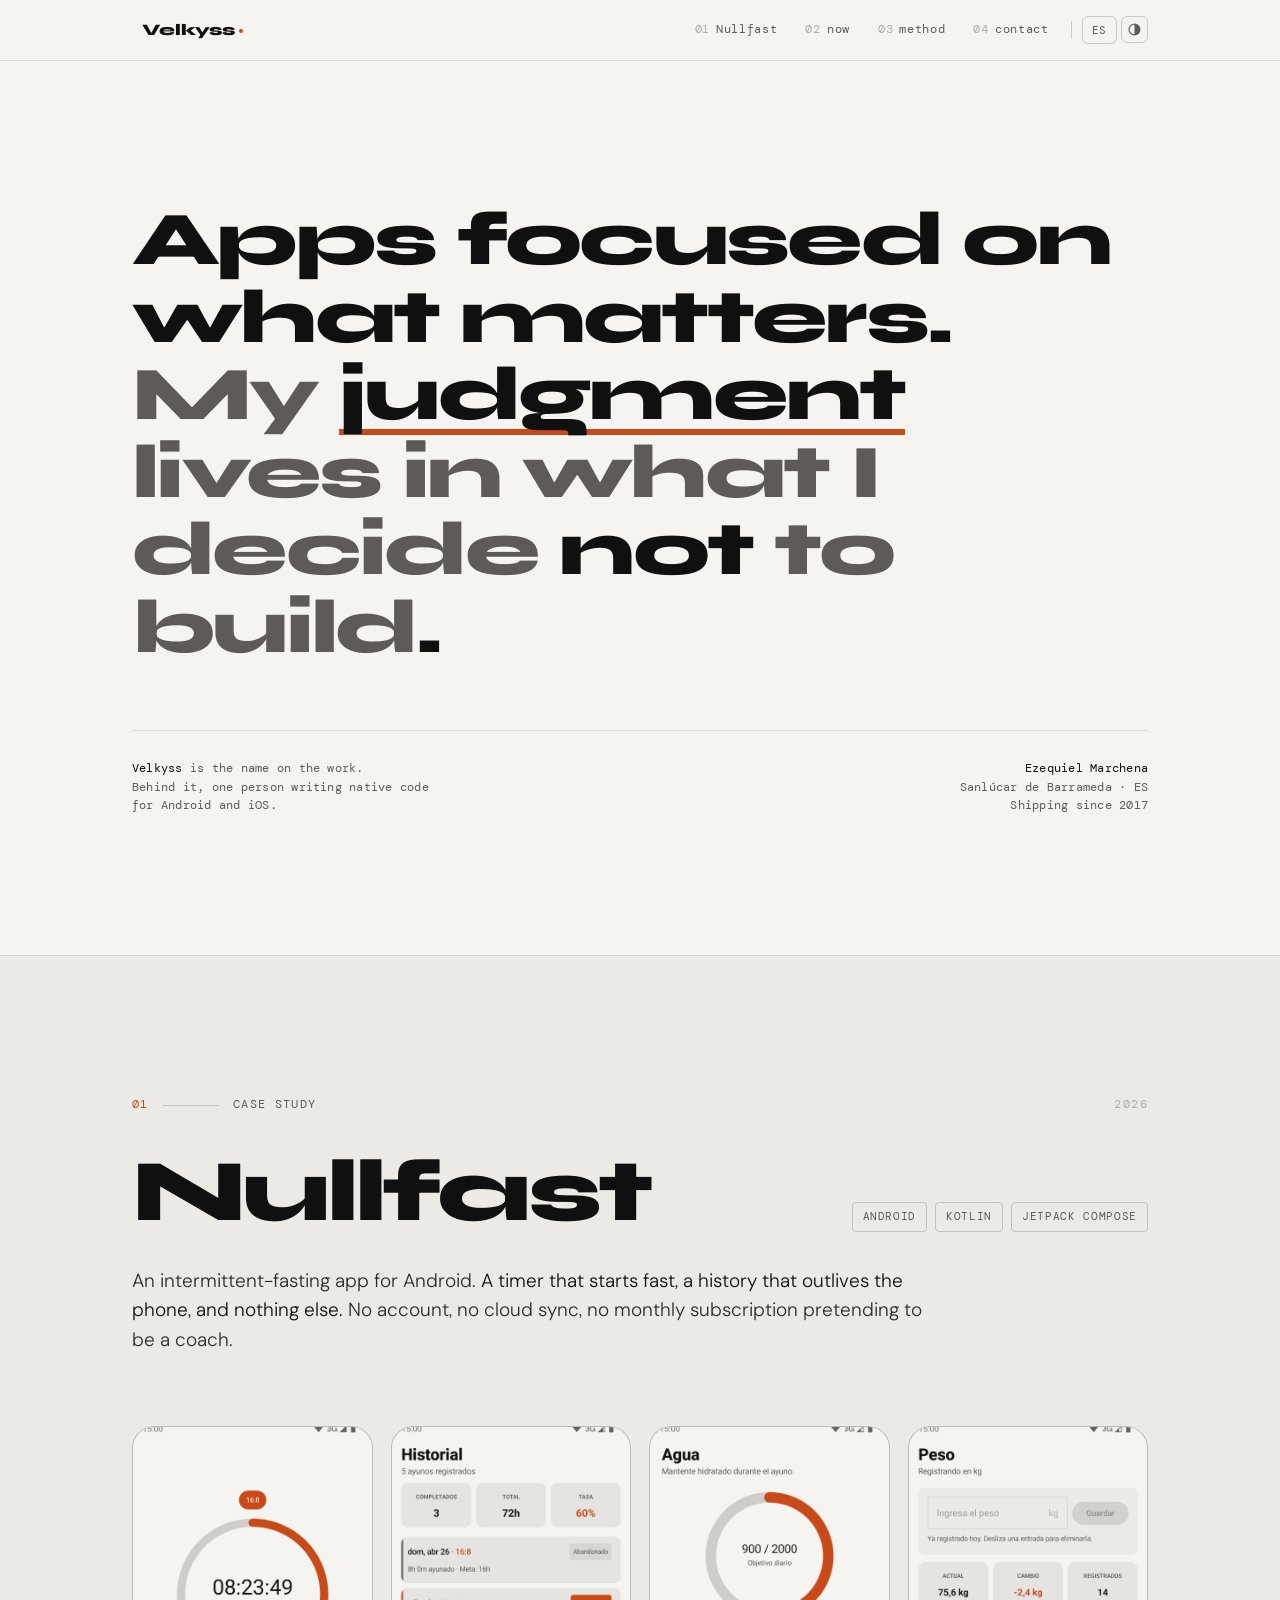
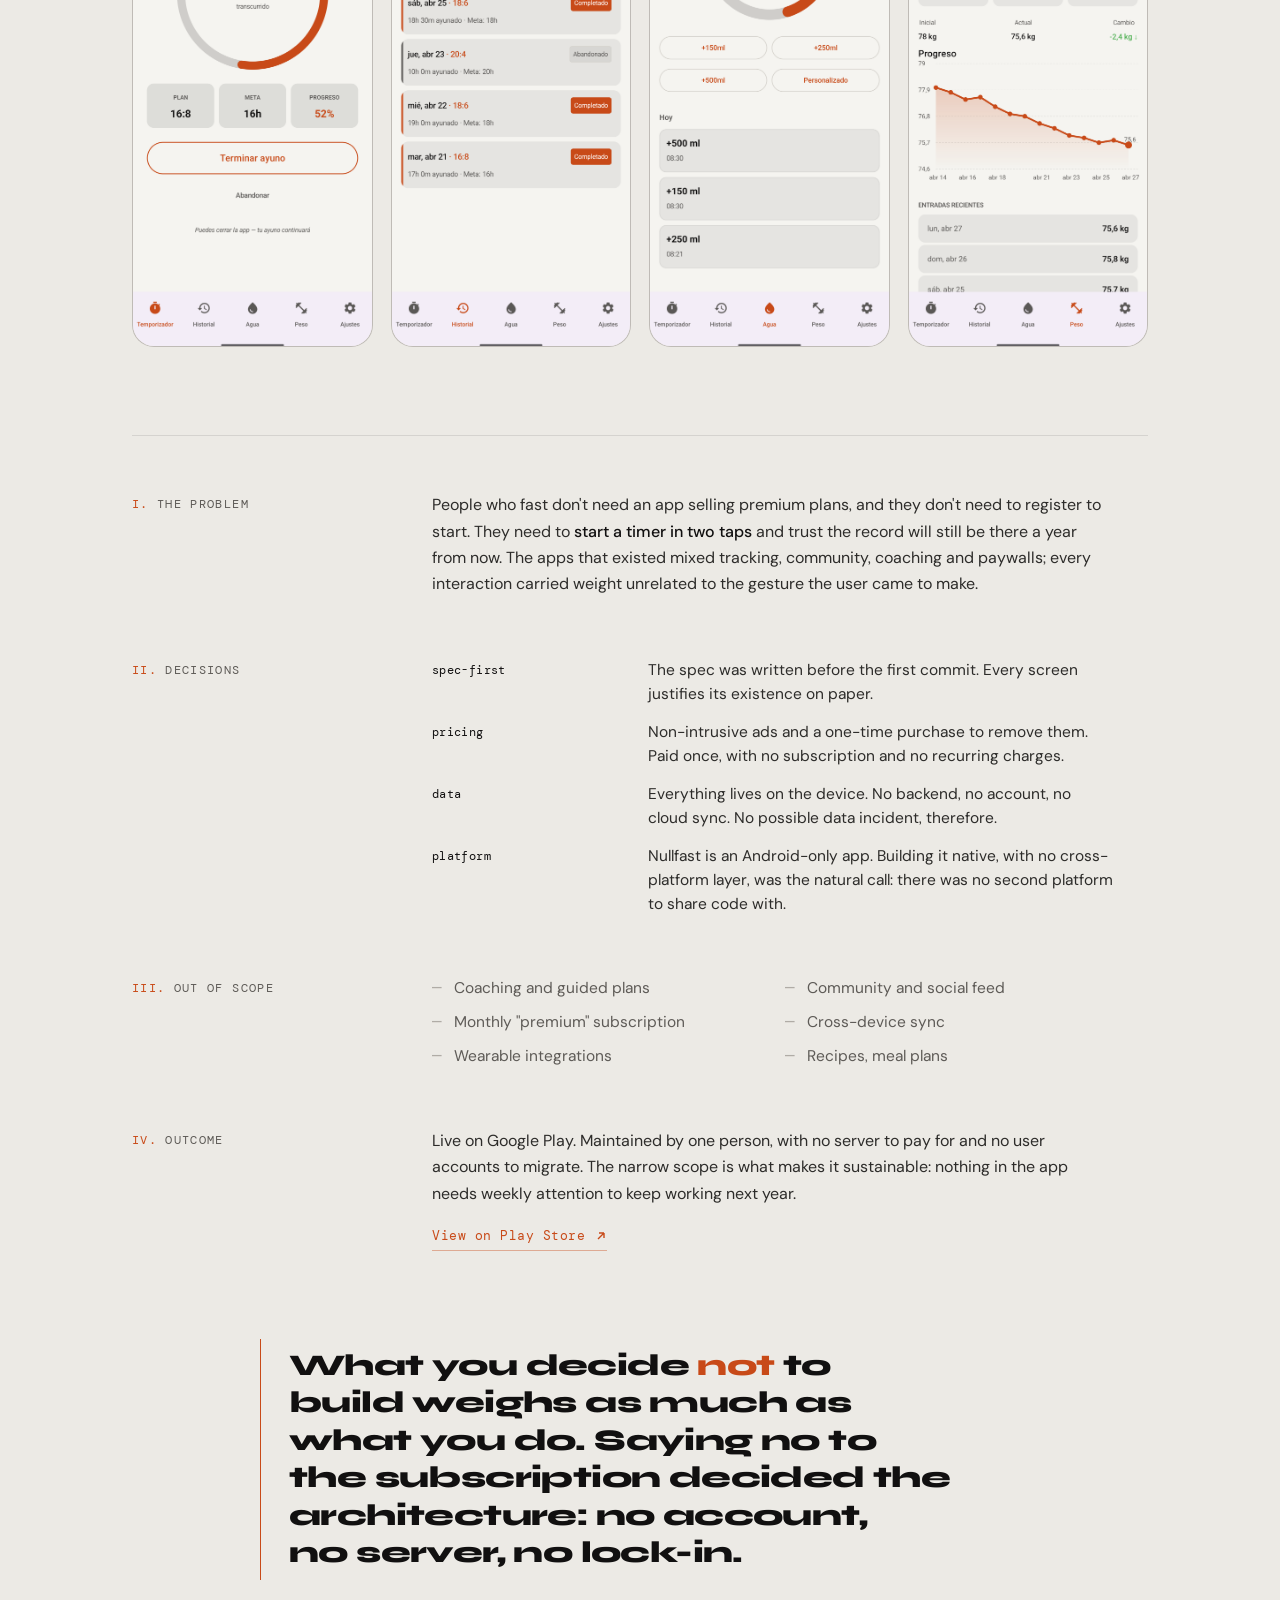
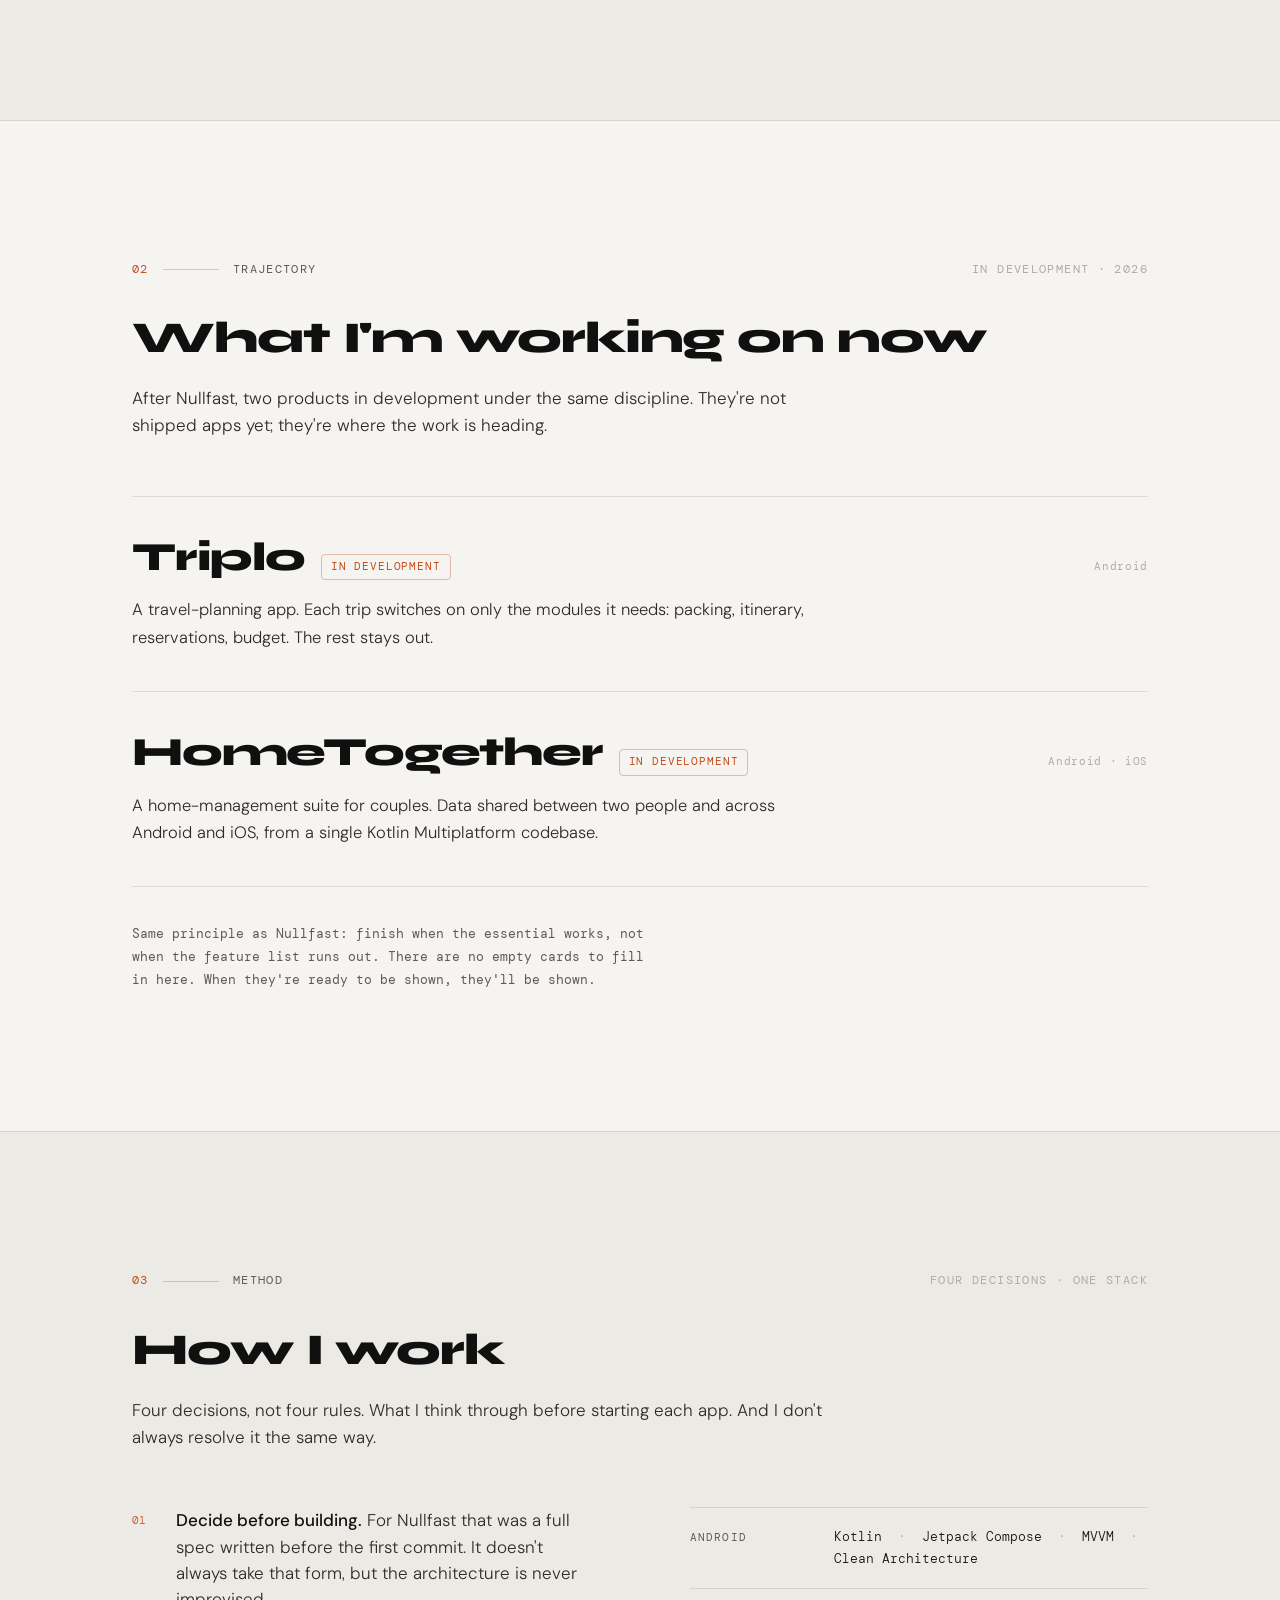
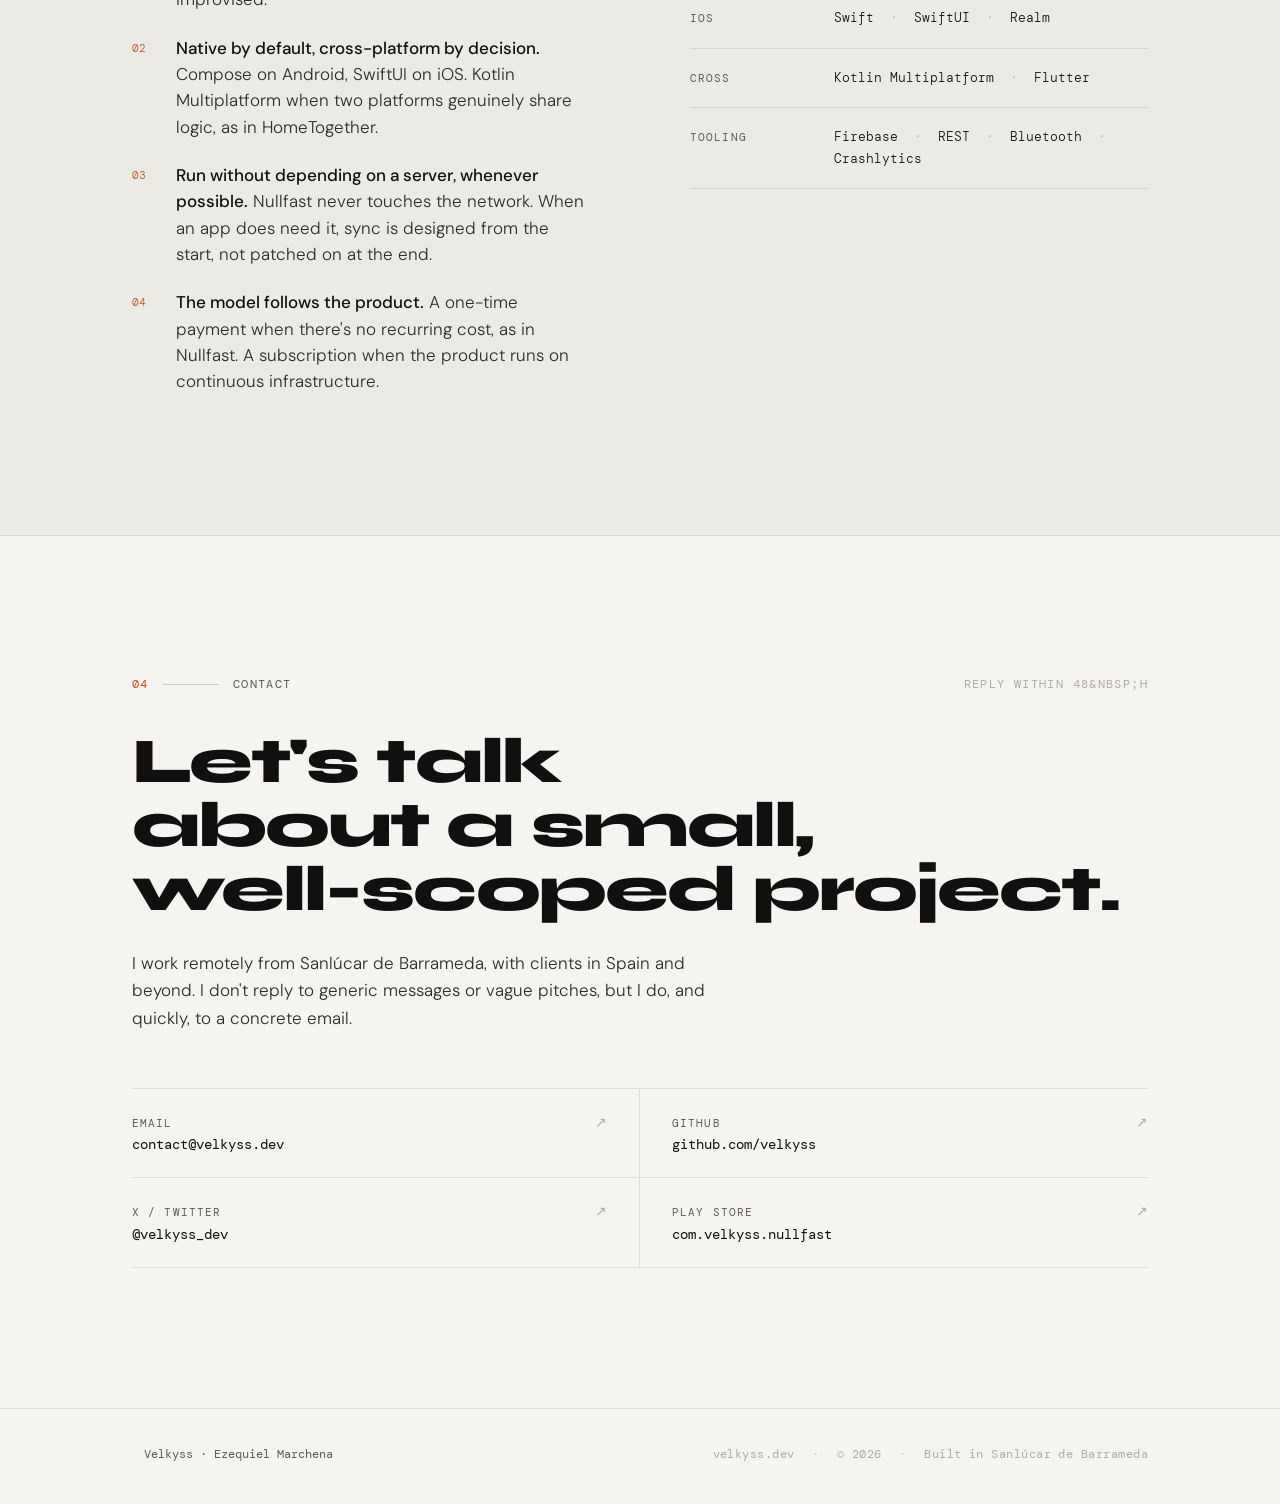
==== index.html @ a413ea99 "chore: rediseña el portfolio tras publicación de Nullfast" ====
<!DOCTYPE html>
<html lang="es" data-theme="dark" data-lang="es">
<head>
<meta charset="UTF-8">
<meta name="viewport" content="width=device-width, initial-scale=1.0">

<title>Velkyss · Ezequiel Marchena — Desarrollo Android e iOS</title>
<meta name="description" content="Velkyss es la marca de Ezequiel Marchena, desarrollador de apps nativas para Android e iOS. Productos enfocados, bien definidos y sostenibles.">
<meta name="author" content="Ezequiel Marchena">
<link rel="canonical" href="https://velkyss.dev/">

<meta property="og:type" content="website">
<meta property="og:url" content="https://velkyss.dev/">
<meta property="og:title" content="Velkyss · Ezequiel Marchena">
<meta property="og:description" content="Apps nativas para Android e iOS. Productos enfocados, bien definidos y sostenibles.">
<meta property="og:image" content="https://velkyss.dev/assets/og-image.png">

<meta name="twitter:card" content="summary_large_image">
<meta name="twitter:title" content="Velkyss · Ezequiel Marchena">
<meta name="twitter:description" content="Apps nativas para Android e iOS. Productos enfocados, bien definidos y sostenibles.">
<meta name="twitter:image" content="https://velkyss.dev/assets/og-image.png">

<link rel="icon" type="image/svg+xml" href="assets/symbol-dark.svg">

<link rel="preconnect" href="https://fonts.googleapis.com">
<link rel="preconnect" href="https://fonts.gstatic.com" crossorigin>
<link href="https://fonts.googleapis.com/css2?family=Syne:wght@800&family=DM+Sans:wght@300;400;500&family=DM+Mono:wght@300;400;500&display=swap" rel="stylesheet">

<link rel="stylesheet" href="style.css">

<script type="application/ld+json">
{
  "@context": "https://schema.org",
  "@type": "Person",
  "name": "Ezequiel Marchena",
  "url": "https://velkyss.dev",
  "jobTitle": "Desarrollador de aplicaciones móviles",
  "knowsAbout": ["Android", "iOS", "Kotlin", "Jetpack Compose", "Swift", "Kotlin Multiplatform"],
  "address": {
    "@type": "PostalAddress",
    "addressLocality": "Sanlúcar de Barrameda",
    "addressCountry": "ES"
  },
  "sameAs": [
    "https://github.com/velkyss",
    "https://x.com/velkyss_dev"
  ]
}
</script>
</head>
<body>

<nav class="top">
  <div class="container">
    <a class="brand" href="#top" aria-label="Velkyss">
      <img src="assets/symbol-dark.svg" alt="">
      <span>Velkyss<span class="dot"></span></span>
    </a>

    <div class="nav-end">
      <a class="nav-link" href="#nullfast"><span class="num">01</span><span data-i18n="navCase">Nullfast</span></a>
      <a class="nav-link" href="#now"><span class="num">02</span><span data-i18n="navNow">ahora</span></a>
      <a class="nav-link" href="#method"><span class="num">03</span><span data-i18n="navMethod">método</span></a>
      <a class="nav-link" href="#contact"><span class="num">04</span><span data-i18n="navContact">contacto</span></a>

      <div class="nav-sep"></div>

      <button class="nav-toggle" id="lang-toggle" aria-label="Cambiar idioma">EN</button>
      <button class="nav-toggle nav-toggle-icon" id="theme-toggle" aria-label="Cambiar tema">
        <svg viewBox="0 0 12 12" aria-hidden="true">
          <circle cx="6" cy="6" r="5" fill="none" stroke="currentColor" stroke-width="1.1"></circle>
          <path d="M6 1 A5 5 0 0 1 6 11 Z" fill="currentColor"></path>
        </svg>
      </button>

      <button class="nav-burger" id="nav-burger" aria-label="Abrir menú" aria-expanded="false">
        <span></span><span></span><span></span>
      </button>
    </div>
  </div>

  <div class="nav-mobile" id="nav-mobile">
    <a href="#nullfast"><span class="num">01</span><span data-i18n="navCase">Nullfast</span></a>
    <a href="#now"><span class="num">02</span><span data-i18n="navNow">ahora</span></a>
    <a href="#method"><span class="num">03</span><span data-i18n="navMethod">método</span></a>
    <a href="#contact"><span class="num">04</span><span data-i18n="navContact">contacto</span></a>
  </div>
</nav>

<span id="top"></span>

<!-- ═══════════════ HERO ═══════════════ -->
<header class="hero">
  <div class="container">

    <h1 class="hero-statement" data-i18n-html="heroStatement">
      Apps centradas en lo que importa.<br>
      <span class="soft">Mi</span> <span class="underline">criterio</span> <span class="soft">está en lo que decido</span> no <span class="soft">construir</span>.
    </h1>

    <div class="hero-meta-row">
      <div class="meta-l" data-i18n-html="heroMetaL">
        <strong>Velkyss</strong> es el nombre con el que firmo el trabajo.<br>
        Detrás hay una persona escribiendo código nativo<br>
        para Android e iOS.
      </div>
      <div class="meta-r" data-i18n-html="heroMetaR">
        <span class="who">Ezequiel Marchena</span><br>
        Sanlúcar de Barrameda · ES<br>
        Activo desde 2017
      </div>
    </div>
  </div>
</header>

<!-- ═══════════════ 01 · NULLFAST — CASO DE ESTUDIO ═══════════════ -->
<section class="section section-band" id="nullfast">
  <div class="container">

    <div class="section-eyebrow">
      <span class="num">01</span>
      <span class="line"></span>
      <span data-i18n="caseLabel">Caso de estudio</span>
      <span class="meta">2026</span>
    </div>

    <div class="case-title-row">
      <h2 class="case-title">Nullfast</h2>
      <div class="case-tag-row">
        <span class="case-tag">Android</span>
        <span class="case-tag">Kotlin</span>
        <span class="case-tag">Jetpack&nbsp;Compose</span>
      </div>
    </div>

    <p class="case-lede" data-i18n-html="caseLede">
      Una app de ayuno intermitente para Android. <em>Un temporizador que arranca rápido, un historial que sobrevive al teléfono, y nada más.</em> Sin cuenta, sin sincronización en la nube, sin suscripción mensual fingiendo ser un coach.
    </p>

    <div class="case-shots">
      <figure class="shot">
        <img src="assets/nullfast-timer.png" alt="Nullfast — pantalla del temporizador de ayuno" loading="lazy">
      </figure>
      <figure class="shot">
        <img src="assets/nullfast-history.png" alt="Nullfast — historial de ayunos" loading="lazy">
      </figure>
      <figure class="shot">
        <img src="assets/nullfast-water.png" alt="Nullfast — registro de agua" loading="lazy">
      </figure>
      <figure class="shot">
        <img src="assets/nullfast-weight.png" alt="Nullfast — registro de peso" loading="lazy">
      </figure>
    </div>

    <div class="case-grid">

      <h3><span class="num">i.</span><span data-i18n="caseProblem">El problema</span></h3>
      <div class="body">
        <p data-i18n-html="caseProblemBody">
          Quien ayuna no necesita una app que le venda planes premium ni que le obligue a registrarse para empezar. Necesita <strong>arrancar un temporizador en dos toques</strong> y que ese registro siga ahí dentro de un año. Las apps existentes mezclaban tracking, comunidad, coaching y muros de pago; cada interacción cargaba con peso ajeno al gesto que el usuario fue a hacer.
        </p>
      </div>

      <h3><span class="num">ii.</span><span data-i18n="caseDecisions">Decisiones</span></h3>
      <div class="body">
        <ul class="decision-list">
          <li><span class="k" data-i18n="kSpec">spec-first</span><span data-i18n="dec1">La especificación se escribió antes que el primer commit. Cada pantalla justifica su existencia por escrito.</span></li>
          <li><span class="k" data-i18n="kPricing">modelo de pago</span><span data-i18n="dec2">Anuncios no invasivos y una compra única para quitarlos. Se paga una sola vez, sin suscripción ni cobros recurrentes.</span></li>
          <li><span class="k" data-i18n="kData">datos</span><span data-i18n="dec3">Todo vive en el dispositivo. No hay backend, no hay cuenta, no hay sincronización en la nube. No hay, por tanto, incidente de datos posible.</span></li>
          <li><span class="k" data-i18n="kPlatform">plataforma</span><span data-i18n="dec4">Nullfast es una app solo para Android. Construirla nativa, sin capa cross-platform, era lo natural: no había una segunda plataforma con la que compartir código.</span></li>
        </ul>
      </div>

      <h3><span class="num">iii.</span><span data-i18n="caseOut">Fuera del alcance</span></h3>
      <div class="body">
        <ul class="out-list">
          <li data-i18n="out1">Coaching y planes guiados</li>
          <li data-i18n="out2">Comunidad y feed social</li>
          <li data-i18n="out3">Suscripción mensual «premium»</li>
          <li data-i18n="out4">Sincronización entre dispositivos</li>
          <li data-i18n="out5">Integraciones con wearables</li>
          <li data-i18n="out6">Recetas, planes nutricionales</li>
        </ul>
      </div>

      <h3><span class="num">iv.</span><span data-i18n="caseResult">Resultado</span></h3>
      <div class="body">
        <p data-i18n-html="caseResultBody">
          Vive en Google Play. Mantenida por una sola persona, sin servidor que pagar ni cuenta de usuario que migrar. El alcance acotado es lo que la hace sostenible: nada de la app requiere atención semanal para seguir funcionando el año que viene.
        </p>
        <a class="result-link" href="https://play.google.com/store/apps/details?id=com.velkyss.nullfast" target="_blank" rel="noopener">
          <span data-i18n="caseResultCta">Ver en Play Store</span>
          <svg viewBox="0 0 12 12" fill="none" stroke="currentColor" stroke-width="1.4" aria-hidden="true"><path d="M3 9L9 3 M9 3H4 M9 3V8"></path></svg>
        </a>
      </div>
    </div>

    <blockquote class="pull-quote">
      <p data-i18n-html="casePullquote">
        Lo que se decide <em>no</em> construir tiene tanto peso como lo que sí. Decir que no a la suscripción decidió la arquitectura: sin cuenta, sin servidor, sin atadura.
      </p>
    </blockquote>

  </div>
</section>

<!-- ═══════════════ 02 · EN QUÉ TRABAJO AHORA ═══════════════ -->
<section class="section" id="now">
  <div class="container">
    <div class="section-eyebrow">
      <span class="num">02</span>
      <span class="line"></span>
      <span data-i18n="nowLabel">Trayectoria</span>
      <span class="meta" data-i18n="nowMeta">En desarrollo · 2026</span>
    </div>

    <h2 class="section-title" data-i18n="nowTitle">En qué trabajo ahora</h2>
    <p class="section-lede" data-i18n="nowIntro">
      Después de Nullfast, dos productos en desarrollo bajo la misma disciplina. No son apps publicadas todavía; son hacia dónde va el trabajo.
    </p>

    <div class="trajectory">
      <article class="trajectory-item">
        <div class="trajectory-head">
          <h3 class="trajectory-name">Triplo</h3>
          <span class="trajectory-status" data-i18n="triploStatus">En desarrollo</span>
          <span class="trajectory-plat">Android</span>
        </div>
        <p class="trajectory-desc" data-i18n-html="triploDesc">
          App de planificación de viajes. Cada viaje activa solo los módulos que necesita: equipaje, itinerario, reservas, presupuesto. El resto, fuera.
        </p>
      </article>

      <article class="trajectory-item">
        <div class="trajectory-head">
          <h3 class="trajectory-name">HomeTogether</h3>
          <span class="trajectory-status" data-i18n="htStatus">En desarrollo</span>
          <span class="trajectory-plat">Android · iOS</span>
        </div>
        <p class="trajectory-desc" data-i18n-html="htDesc">
          Suite de gestión doméstica para parejas. Datos compartidos entre dos personas y entre Android e iOS, desde una sola base de código en Kotlin Multiplatform.
        </p>
      </article>
    </div>

    <p class="now-closing" data-i18n="nowClosing">
      Mismo principio que Nullfast: terminar cuando lo esencial funciona, no cuando se agota la lista de funciones. No hay tarjetas vacías que rellenar aquí. Cuando estén listas para enseñarse, se enseñarán.
    </p>
  </div>
</section>

<!-- ═══════════════ 03 · MÉTODO + STACK ═══════════════ -->
<section class="section section-band" id="method">
  <div class="container">
    <div class="section-eyebrow">
      <span class="num">03</span>
      <span class="line"></span>
      <span data-i18n="methodLabel">Método</span>
      <span class="meta" data-i18n="methodMeta">Cuatro decisiones · un stack</span>
    </div>

    <h2 class="section-title" data-i18n="methodTitle">Cómo trabajo</h2>
    <p class="section-lede" data-i18n="methodLede">
      Cuatro decisiones, no cuatro reglas. Lo que pienso antes de empezar cada app. Y no siempre lo resuelvo de la misma manera.
    </p>

    <div class="method-grid">
      <ul class="method-points">
        <li><span class="n">01</span><span data-i18n-html="m1"><strong>Decidir antes de construir.</strong> En Nullfast fue una spec escrita entera antes del primer commit. No siempre toma esa forma, pero la arquitectura nunca se improvisa.</span></li>
        <li><span class="n">02</span><span data-i18n-html="m2"><strong>Nativo por defecto, cross-platform por decisión.</strong> Compose en Android, SwiftUI en iOS. Kotlin Multiplatform cuando hay dos plataformas que de verdad comparten lógica, como en HomeTogether.</span></li>
        <li><span class="n">03</span><span data-i18n-html="m3"><strong>Funcionar sin depender de un servidor, siempre que se pueda.</strong> Nullfast no toca la red. Cuando una app sí la necesita, la sincronización se diseña desde el principio, no se parchea al final.</span></li>
        <li><span class="n">04</span><span data-i18n-html="m4"><strong>El modelo sigue al producto.</strong> Una compra única cuando no hay coste recurrente, como en Nullfast. Una suscripción cuando el producto se sostiene sobre infraestructura continua.</span></li>
      </ul>

      <div class="stack-table" aria-label="Stack">
        <div class="stack-row">
          <span class="role">Android</span>
          <span class="items">Kotlin <span class="sep">·</span> Jetpack Compose <span class="sep">·</span> MVVM <span class="sep">·</span> <span data-i18n="stackCleanArch">Clean Architecture</span></span>
        </div>
        <div class="stack-row">
          <span class="role">iOS</span>
          <span class="items">Swift <span class="sep">·</span> SwiftUI <span class="sep">·</span> Realm</span>
        </div>
        <div class="stack-row">
          <span class="role" data-i18n="stackCross">Cross</span>
          <span class="items">Kotlin Multiplatform <span class="sep">·</span> Flutter</span>
        </div>
        <div class="stack-row">
          <span class="role" data-i18n="stackTools">Herramientas</span>
          <span class="items">Firebase <span class="sep">·</span> REST <span class="sep">·</span> Bluetooth <span class="sep">·</span> Crashlytics</span>
        </div>
      </div>
    </div>
  </div>
</section>

<!-- ═══════════════ 04 · CONTACTO ═══════════════ -->
<section class="section" id="contact">
  <div class="container">
    <div class="section-eyebrow">
      <span class="num">04</span>
      <span class="line"></span>
      <span data-i18n="contactLabel">Contacto</span>
      <span class="meta" data-i18n="contactMeta">Respuesta en 48&nbsp;h</span>
    </div>

    <h2 class="contact-title" data-i18n-html="contactTitle">
      Hablemos de un proyecto pequeño<br>y bien definido.
    </h2>
    <p class="contact-sub" data-i18n="contactSub">
      Trabajo en remoto desde Sanlúcar de Barrameda con clientes en España y fuera. No respondo a mensajes genéricos ni a propuestas vagas, pero sí, y rápido, a un correo concreto.
    </p>

    <div class="contact-channels">
      <a class="channel" href="mailto:contact@velkyss.dev">
        <span><span class="k">Email</span><br>contact@velkyss.dev</span>
        <span class="arrow">↗</span>
      </a>
      <a class="channel" href="https://github.com/velkyss" target="_blank" rel="noopener">
        <span><span class="k">GitHub</span><br>github.com/velkyss</span>
        <span class="arrow">↗</span>
      </a>
      <a class="channel" href="https://x.com/velkyss_dev" target="_blank" rel="noopener">
        <span><span class="k">X / Twitter</span><br>@velkyss_dev</span>
        <span class="arrow">↗</span>
      </a>
      <a class="channel" href="https://play.google.com/store/apps/details?id=com.velkyss.nullfast" target="_blank" rel="noopener">
        <span><span class="k">Play Store</span><br>com.velkyss.nullfast</span>
        <span class="arrow">↗</span>
      </a>
    </div>
  </div>
</section>

<!-- ═══════════════ FOOTER ═══════════════ -->
<footer>
  <div class="container">
    <div class="foot-l">
      <img src="assets/symbol-dark.svg" alt="">
      <span>Velkyss · Ezequiel Marchena</span>
    </div>
    <div class="foot-r">
      <span>velkyss.dev</span>
      <span class="sep">·</span>
      <span>© 2026</span>
      <span class="sep">·</span>
      <span data-i18n="footMade">Hecho en Sanlúcar de Barrameda</span>
    </div>
  </div>
</footer>

<script src="strings.js"></script>
<script src="i18n.js"></script>
<script src="theme.js"></script>
<script src="main.js"></script>
</body>
</html>
---- style.css ----
/* ════════════════════════════════════════════════════════════════
   velkyss.dev — portfolio técnico de Ezequiel Marchena
   ════════════════════════════════════════════════════════════════ */

:root {
  --ink:        #0E0D0D;
  --ink-1:      #111010;
  --ink-2:      #161514;
  --ink-3:      #1C1B19;
  --line:       rgba(245, 244, 240, 0.07);
  --line-2:     rgba(245, 244, 240, 0.12);
  --fog:        #F5F4F0;
  --fog-dim:    #BFBCB6;
  --fog-mute:   #807D78;
  --fog-faint:  #4A4744;
  --accent:     #C84A18;
  --accent-hi:  #E5622E;

  --container:  1080px;
  --gutter:     32px;
  --section-y:  140px;

  --font-display: "Syne", system-ui, sans-serif;
  --font-body:    "DM Sans", system-ui, sans-serif;
  --font-mono:    "DM Mono", ui-monospace, "SF Mono", monospace;
}

html[data-theme="light"] {
  --ink:       #F5F4F0;
  --ink-1:     #F1F0EB;
  --ink-2:     #ECEAE5;
  --ink-3:     #E5E2DC;
  --line:      rgba(17, 16, 16, 0.10);
  --line-2:    rgba(17, 16, 16, 0.18);
  --fog:       #111010;
  --fog-dim:   #2D2C2A;
  --fog-mute:  #5E5B57;
  --fog-faint: #B0ACA6;
}

* { box-sizing: border-box; margin: 0; padding: 0; }

html { scroll-behavior: smooth; }
html, body { background: var(--ink); }
body {
  color: var(--fog);
  font-family: var(--font-body);
  font-weight: 400;
  font-size: 16px;
  line-height: 1.6;
  -webkit-font-smoothing: antialiased;
  text-rendering: optimizeLegibility;
  font-feature-settings: "ss01", "kern";
}

::selection { background: var(--accent); color: var(--fog); }

a { color: inherit; text-decoration: none; }

.container {
  max-width: var(--container);
  margin: 0 auto;
  padding: 0 var(--gutter);
}

section[id], header[id] { scroll-margin-top: 84px; }

/* ─── nav ─────────────────────────────────────────────────────────── */
nav.top {
  position: sticky;
  top: 0;
  z-index: 50;
  background: color-mix(in oklab, var(--ink) 88%, transparent);
  backdrop-filter: saturate(140%) blur(12px);
  -webkit-backdrop-filter: saturate(140%) blur(12px);
  border-bottom: 1px solid var(--line);
}
nav.top .container {
  height: 60px;
  display: flex;
  align-items: center;
  justify-content: space-between;
  gap: 24px;
}
.brand {
  display: flex;
  align-items: center;
  gap: 10px;
  font-family: var(--font-display);
  font-weight: 800;
  font-size: 16px;
  letter-spacing: -0.01em;
}
.brand img { height: 22px; width: auto; display: block; }
.brand .dot {
  width: 4px; height: 4px;
  border-radius: 50%;
  background: var(--accent);
  display: inline-block;
  margin-left: 4px;
  vertical-align: middle;
}

.nav-end { display: flex; align-items: center; gap: 4px; }
.nav-link {
  font-family: var(--font-mono);
  font-size: 11.5px;
  font-weight: 400;
  letter-spacing: 0.06em;
  color: var(--fog-mute);
  padding: 8px 12px;
  border-radius: 6px;
  transition: color .15s ease;
}
.nav-link:hover { color: var(--fog); }
.nav-link .num { color: var(--fog-faint); margin-right: 6px; }

.nav-toggle {
  font-family: var(--font-mono);
  font-size: 11px;
  font-weight: 400;
  letter-spacing: 0.06em;
  color: var(--fog-mute);
  background: transparent;
  border: 1px solid var(--line-2);
  border-radius: 6px;
  padding: 6px 9px;
  cursor: pointer;
  display: inline-flex;
  align-items: center;
  justify-content: center;
  gap: 6px;
  transition: color .15s, border-color .15s;
}
.nav-toggle:hover { color: var(--fog); border-color: var(--fog-mute); }
.nav-toggle-icon { padding: 6px; }
.nav-toggle-icon svg { width: 13px; height: 13px; display: block; }

.nav-sep { width: 1px; height: 18px; background: var(--line-2); margin: 0 6px; }

/* hamburger */
.nav-burger {
  display: none;
  flex-direction: column;
  justify-content: center;
  gap: 4px;
  width: 30px; height: 30px;
  margin-left: 4px;
  background: transparent;
  border: 1px solid var(--line-2);
  border-radius: 6px;
  cursor: pointer;
}
.nav-burger span {
  display: block;
  width: 14px; height: 1.5px;
  margin: 0 auto;
  background: var(--fog-mute);
  transition: transform .22s ease, opacity .15s ease;
}
.nav-burger[aria-expanded="true"] span:nth-child(1) { transform: translateY(5.5px) rotate(45deg); }
.nav-burger[aria-expanded="true"] span:nth-child(2) { opacity: 0; }
.nav-burger[aria-expanded="true"] span:nth-child(3) { transform: translateY(-5.5px) rotate(-45deg); }

.nav-mobile {
  display: none;
  flex-direction: column;
  border-top: 1px solid var(--line);
  background: var(--ink-1);
  padding: 8px var(--gutter) 16px;
}
.nav-mobile.open { display: flex; }
.nav-mobile a {
  font-family: var(--font-mono);
  font-size: 13px;
  letter-spacing: 0.06em;
  color: var(--fog-mute);
  padding: 14px 0;
  border-bottom: 1px solid var(--line);
  transition: color .15s;
}
.nav-mobile a:last-child { border-bottom: 0; }
.nav-mobile a:hover { color: var(--fog); }
.nav-mobile a .num { color: var(--fog-faint); margin-right: 10px; }

/* ─── hero ────────────────────────────────────────────────────────── */
.hero {
  padding-top: 140px;
  padding-bottom: var(--section-y);
}
@media (prefers-reduced-motion: reduce) {
  html { scroll-behavior: auto; }
}

.hero-statement {
  font-family: var(--font-display);
  font-weight: 800;
  font-size: clamp(40px, 6.4vw, 76px);
  line-height: 1.02;
  letter-spacing: -0.035em;
  max-width: 16ch;
  color: var(--fog);
  text-wrap: balance;
}
.hero-statement .soft { color: var(--fog-mute); }
.hero-statement .underline {
  color: var(--fog);
  background-image: linear-gradient(to right, var(--accent), var(--accent));
  background-repeat: no-repeat;
  background-position: 0 92%;
  background-size: 100% 6px;
  padding-bottom: 2px;
}

.hero-meta-row {
  margin-top: 64px;
  display: grid;
  grid-template-columns: 1fr 1fr;
  gap: 48px;
  align-items: end;
  border-top: 1px solid var(--line);
  padding-top: 28px;
}
.hero-meta-row .meta-l,
.hero-meta-row .meta-r {
  font-family: var(--font-mono);
  font-size: 12px;
  color: var(--fog-mute);
  letter-spacing: 0.02em;
  line-height: 1.55;
}
.hero-meta-row .meta-r { text-align: right; }
.hero-meta-row .meta-r .who { color: var(--fog); }
.hero-meta-row .meta-l strong { color: var(--fog); font-weight: 400; }

/* ─── section shell ───────────────────────────────────────────────── */
.section { padding: var(--section-y) 0; }
.section-band {
  background: var(--ink-2);
  border-top: 1px solid var(--line);
  border-bottom: 1px solid var(--line);
}

.section-eyebrow {
  display: flex;
  align-items: center;
  gap: 14px;
  font-family: var(--font-mono);
  font-size: 11.5px;
  letter-spacing: 0.12em;
  text-transform: uppercase;
  color: var(--fog-mute);
  margin-bottom: 36px;
}
.section-eyebrow .num { color: var(--accent); }
.section-eyebrow .line { flex: 0 0 56px; height: 1px; background: var(--line-2); }
.section-eyebrow .meta { margin-left: auto; color: var(--fog-faint); }

.section-title {
  font-family: var(--font-display);
  font-weight: 800;
  font-size: clamp(32px, 4vw, 44px);
  letter-spacing: -0.025em;
  line-height: 1.05;
  color: var(--fog);
  margin-bottom: 24px;
  text-wrap: balance;
}
.section-lede {
  font-size: 17px;
  font-weight: 300;
  line-height: 1.6;
  color: var(--fog-dim);
  max-width: 60ch;
  margin-bottom: 56px;
  text-wrap: pretty;
}

/* ─── nullfast — caso de estudio ──────────────────────────────────── */
.case-title-row {
  display: flex;
  align-items: baseline;
  justify-content: space-between;
  gap: 32px;
  flex-wrap: wrap;
  margin-bottom: 20px;
}
.case-title {
  font-family: var(--font-display);
  font-weight: 800;
  font-size: clamp(48px, 7vw, 88px);
  letter-spacing: -0.04em;
  line-height: 0.95;
  color: var(--fog);
}
.case-tag-row { display: flex; gap: 8px; flex-wrap: wrap; }
.case-tag {
  font-family: var(--font-mono);
  font-size: 11px;
  letter-spacing: 0.06em;
  text-transform: uppercase;
  color: var(--fog-mute);
  border: 1px solid var(--line-2);
  border-radius: 4px;
  padding: 5px 10px;
  white-space: nowrap;
}

.case-lede {
  font-size: 19px;
  font-weight: 300;
  line-height: 1.55;
  color: var(--fog-dim);
  max-width: 62ch;
  margin: 32px 0 72px;
  text-wrap: pretty;
}
.case-lede em { font-style: normal; color: var(--fog); }

/* screenshots */
.case-shots {
  display: grid;
  grid-template-columns: repeat(4, 1fr);
  gap: 18px;
  margin-bottom: 88px;
}
.shot {
  position: relative;
  aspect-ratio: 9 / 19.5;
  border-radius: 22px;
  background: var(--ink-3);
  border: 1px solid var(--line-2);
  overflow: hidden;
  transition: transform .3s ease, border-color .3s ease;
}
.shot:hover { border-color: var(--fog-faint); transform: translateY(-2px); }
.shot img {
  position: absolute;
  inset: 0;
  width: 100%;
  height: 100%;
  object-fit: cover;
  display: block;
}

/* problema · decisiones · fuera · resultado */
.case-grid {
  display: grid;
  grid-template-columns: 220px 1fr;
  gap: 60px 80px;
  align-items: start;
  padding-top: 56px;
  border-top: 1px solid var(--line);
}
.case-grid > h3 {
  font-family: var(--font-mono);
  font-size: 11.5px;
  letter-spacing: 0.12em;
  text-transform: uppercase;
  color: var(--fog-mute);
  font-weight: 400;
  padding-top: 4px;
}
.case-grid > h3 .num { color: var(--accent); margin-right: 8px; }
.case-grid > .body { font-size: 16px; color: var(--fog-dim); line-height: 1.65; max-width: 62ch; }
.case-grid > .body p + p { margin-top: 16px; }
.case-grid > .body strong { color: var(--fog); font-weight: 500; }

.decision-list { list-style: none; display: grid; gap: 14px; }
.decision-list li {
  display: grid;
  grid-template-columns: 18ch 1fr;
  gap: 18px;
  font-size: 15.5px;
  line-height: 1.55;
  color: var(--fog-dim);
}
.decision-list .k {
  font-family: var(--font-mono);
  font-size: 12px;
  letter-spacing: 0.03em;
  color: var(--fog);
  padding-top: 3px;
}

.out-list { list-style: none; display: grid; grid-template-columns: 1fr 1fr; gap: 10px 24px; }
.out-list li {
  font-size: 15.5px;
  color: var(--fog-mute);
  line-height: 1.55;
  position: relative;
  padding-left: 22px;
}
.out-list li::before {
  content: "—";
  position: absolute;
  left: 0; top: 0;
  color: var(--fog-faint);
  font-family: var(--font-mono);
}

.result-link {
  display: inline-flex;
  align-items: center;
  gap: 10px;
  margin-top: 18px;
  font-family: var(--font-mono);
  font-size: 13px;
  letter-spacing: 0.04em;
  color: var(--accent);
  border-bottom: 1px solid color-mix(in oklab, var(--accent) 40%, transparent);
  padding-bottom: 3px;
  transition: color .15s, border-color .15s;
}
.result-link:hover { color: var(--accent-hi); border-color: var(--accent-hi); }
.result-link svg { width: 12px; height: 12px; }

.pull-quote {
  margin: 88px auto 0;
  max-width: 760px;
  border-left: 1px solid var(--accent);
  padding: 8px 0 8px 28px;
}
.pull-quote p {
  font-family: var(--font-display);
  font-weight: 800;
  font-size: clamp(22px, 2.4vw, 30px);
  line-height: 1.25;
  letter-spacing: -0.02em;
  color: var(--fog);
  text-wrap: balance;
}
.pull-quote em { font-style: normal; color: var(--accent); }

/* ─── en qué trabajo ahora — trayectoria ──────────────────────────── */
.trajectory { border-top: 1px solid var(--line); }
.trajectory-item {
  padding: 40px 0;
  border-bottom: 1px solid var(--line);
}
.trajectory-head {
  display: flex;
  align-items: baseline;
  gap: 16px;
  flex-wrap: wrap;
  margin-bottom: 16px;
}
.trajectory-name {
  font-family: var(--font-display);
  font-weight: 800;
  font-size: clamp(28px, 3.4vw, 40px);
  letter-spacing: -0.03em;
  line-height: 1;
  color: var(--fog);
}
.trajectory-status {
  font-family: var(--font-mono);
  font-size: 10.5px;
  letter-spacing: 0.08em;
  text-transform: uppercase;
  color: var(--accent);
  border: 1px solid color-mix(in oklab, var(--accent) 35%, transparent);
  border-radius: 4px;
  padding: 4px 9px;
}
.trajectory-plat {
  font-family: var(--font-mono);
  font-size: 11px;
  letter-spacing: 0.06em;
  color: var(--fog-faint);
  margin-left: auto;
}
.trajectory-desc {
  font-size: 16.5px;
  font-weight: 300;
  line-height: 1.65;
  color: var(--fog-dim);
  max-width: 64ch;
  text-wrap: pretty;
}
.trajectory-desc strong { color: var(--fog); font-weight: 500; }
.now-closing {
  margin-top: 36px;
  font-family: var(--font-mono);
  font-size: 13px;
  line-height: 1.75;
  color: var(--fog-mute);
  max-width: 64ch;
}

/* ─── método + stack ──────────────────────────────────────────────── */
.method-grid {
  display: grid;
  grid-template-columns: 1fr 1fr;
  gap: 100px;
  align-items: start;
}
.method-points { list-style: none; display: grid; gap: 22px; }
.method-points li {
  display: grid;
  grid-template-columns: 28px 1fr;
  gap: 16px;
  font-size: 17px;
  font-weight: 300;
  line-height: 1.55;
  color: var(--fog-dim);
}
.method-points .n {
  font-family: var(--font-mono);
  font-size: 11px;
  color: var(--accent);
  padding-top: 5px;
}
.method-points strong { color: var(--fog); font-weight: 500; }

.stack-table { border-top: 1px solid var(--line); }
.stack-row {
  display: grid;
  grid-template-columns: 120px 1fr;
  gap: 24px;
  padding: 18px 0;
  border-bottom: 1px solid var(--line);
  align-items: baseline;
}
.stack-row .role {
  font-family: var(--font-mono);
  font-size: 11px;
  letter-spacing: 0.1em;
  text-transform: uppercase;
  color: var(--fog-mute);
}
.stack-row .items {
  font-family: var(--font-mono);
  font-size: 13px;
  color: var(--fog);
  line-height: 1.7;
  font-weight: 300;
}
.stack-row .items .sep { color: var(--fog-faint); margin: 0 8px; }

/* ─── contacto ────────────────────────────────────────────────────── */
.contact-title {
  font-family: var(--font-display);
  font-weight: 800;
  font-size: clamp(40px, 5.5vw, 64px);
  letter-spacing: -0.03em;
  line-height: 1.0;
  color: var(--fog);
  max-width: 18ch;
  text-wrap: balance;
}
.contact-sub {
  font-size: 17px;
  font-weight: 300;
  color: var(--fog-dim);
  line-height: 1.6;
  max-width: 50ch;
  margin: 28px 0 56px;
}
.contact-channels {
  display: grid;
  grid-template-columns: 1fr 1fr;
  border-top: 1px solid var(--line);
}
.channel {
  display: flex;
  align-items: baseline;
  justify-content: space-between;
  gap: 24px;
  padding: 22px 0;
  border-bottom: 1px solid var(--line);
  font-family: var(--font-mono);
  font-size: 14px;
  color: var(--fog);
  transition: color .15s;
}
.channel:nth-child(odd)  { padding-right: 32px; border-right: 1px solid var(--line); }
.channel:nth-child(even) { padding-left: 32px; }
.channel:hover { color: var(--accent-hi); }
.channel:hover .arrow { transform: translate(2px, -2px); color: var(--accent); }
.channel .k {
  font-size: 11px;
  letter-spacing: 0.1em;
  text-transform: uppercase;
  color: var(--fog-mute);
}
.channel .arrow {
  display: inline-block;
  transition: transform .25s ease, color .15s;
  color: var(--fog-faint);
}

/* ─── footer ──────────────────────────────────────────────────────── */
footer {
  border-top: 1px solid var(--line);
  padding: 36px 0 40px;
}
footer .container {
  display: flex;
  align-items: center;
  justify-content: space-between;
  gap: 24px;
  flex-wrap: wrap;
}
.foot-l { display: flex; align-items: center; gap: 12px; }
.foot-l img { height: 18px; width: auto; opacity: 0.7; }
.foot-l span { font-family: var(--font-mono); font-size: 12px; color: var(--fog-mute); }
.foot-r {
  font-family: var(--font-mono);
  font-size: 11.5px;
  color: var(--fog-faint);
  letter-spacing: 0.04em;
}
.foot-r .sep { margin: 0 10px; opacity: .6; }

/* ─── responsive ──────────────────────────────────────────────────── */
@media (max-width: 880px) {
  :root { --section-y: 88px; --gutter: 22px; }

  .nav-link, .nav-sep { display: none; }
  .nav-burger { display: flex; }

  .hero { padding-top: 96px; }
  .hero-meta-row { grid-template-columns: 1fr; gap: 20px; }
  .hero-meta-row .meta-r { text-align: left; }

  .case-shots { grid-template-columns: repeat(2, 1fr); gap: 14px; }
  .case-grid { grid-template-columns: 1fr; gap: 18px 0; padding-top: 40px; }
  .case-grid > h3 { padding-top: 0; }
  .case-grid > .body { padding-bottom: 28px; border-bottom: 1px solid var(--line); }
  .case-grid > .body:last-child { border-bottom: 0; padding-bottom: 0; }
  .out-list { grid-template-columns: 1fr; }
  .decision-list li { grid-template-columns: 1fr; gap: 4px; }

  .trajectory-plat { margin-left: 0; flex-basis: 100%; }

  .method-grid { grid-template-columns: 1fr; gap: 56px; }

  .contact-channels { grid-template-columns: 1fr; }
  .channel:nth-child(odd), .channel:nth-child(even) {
    padding: 22px 0;
    border-right: 0;
  }
}

@media (max-width: 480px) {
  .case-title-row { gap: 16px; }
}
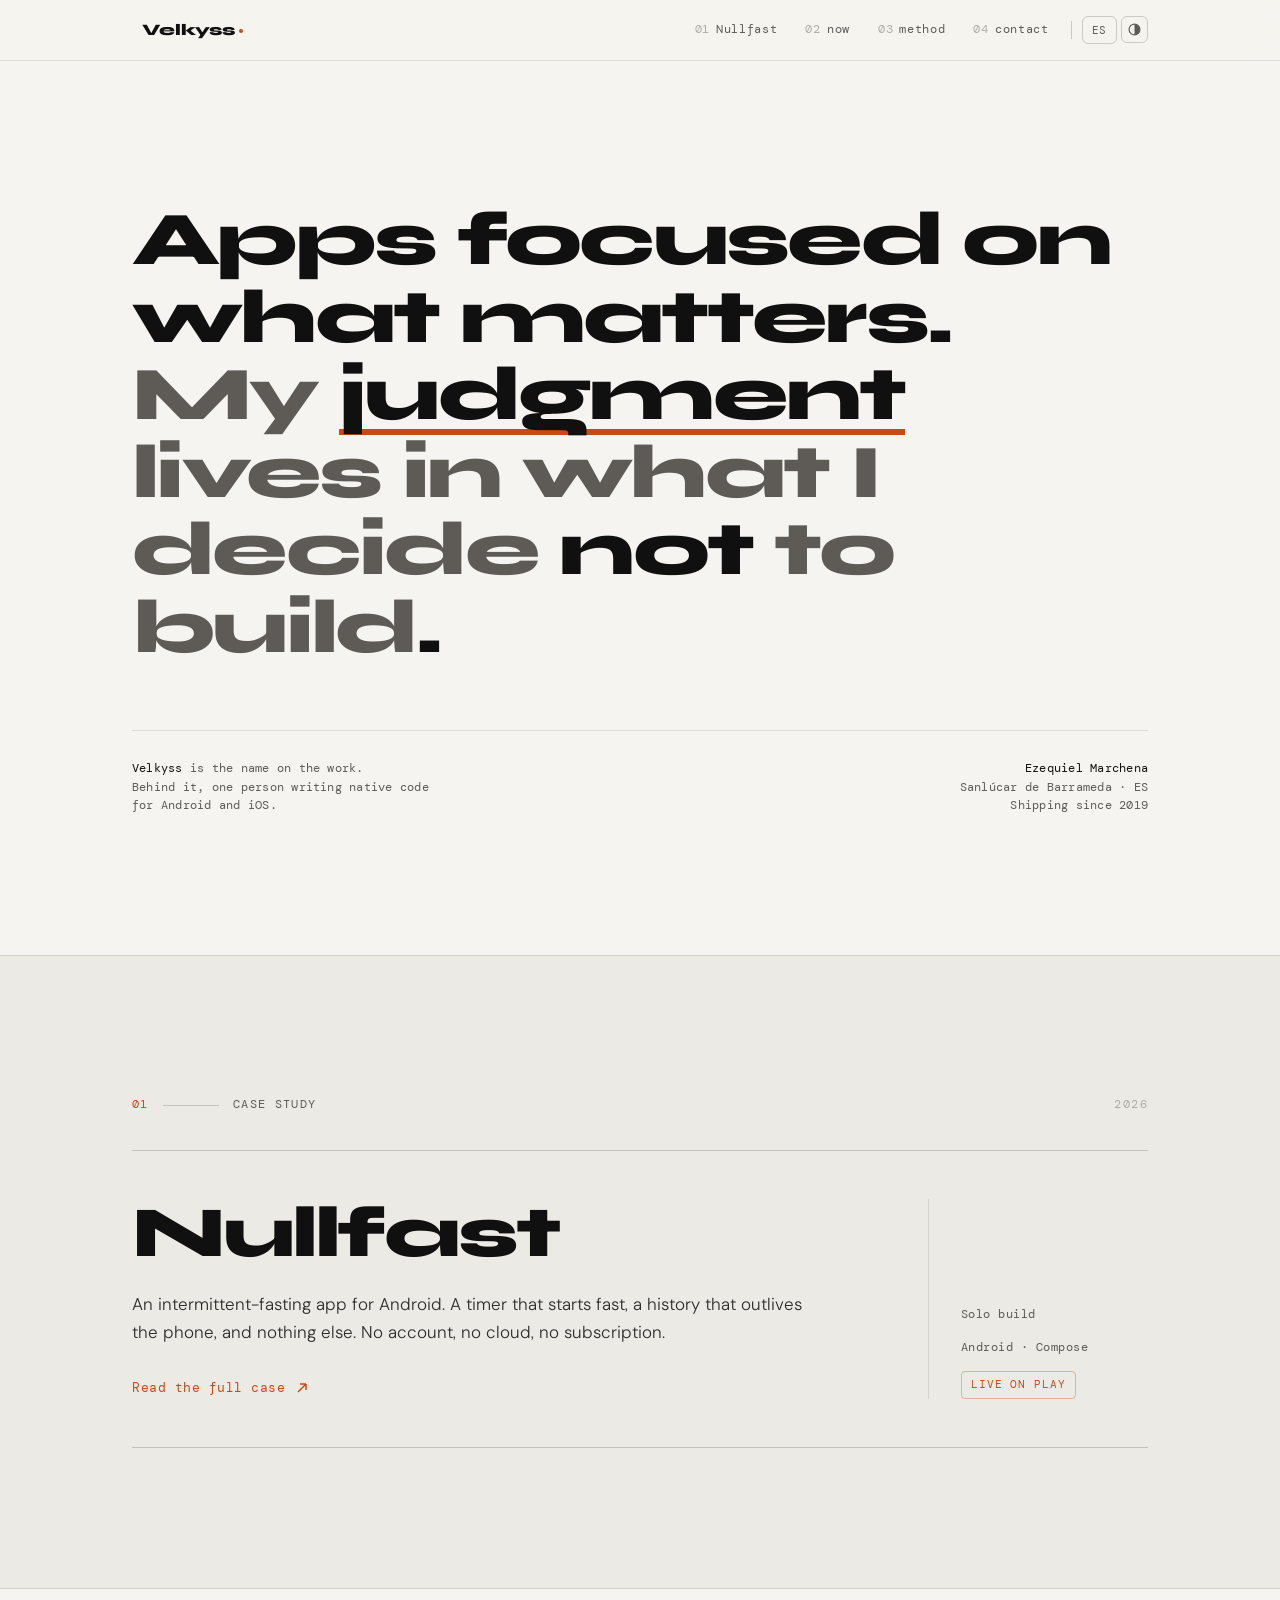
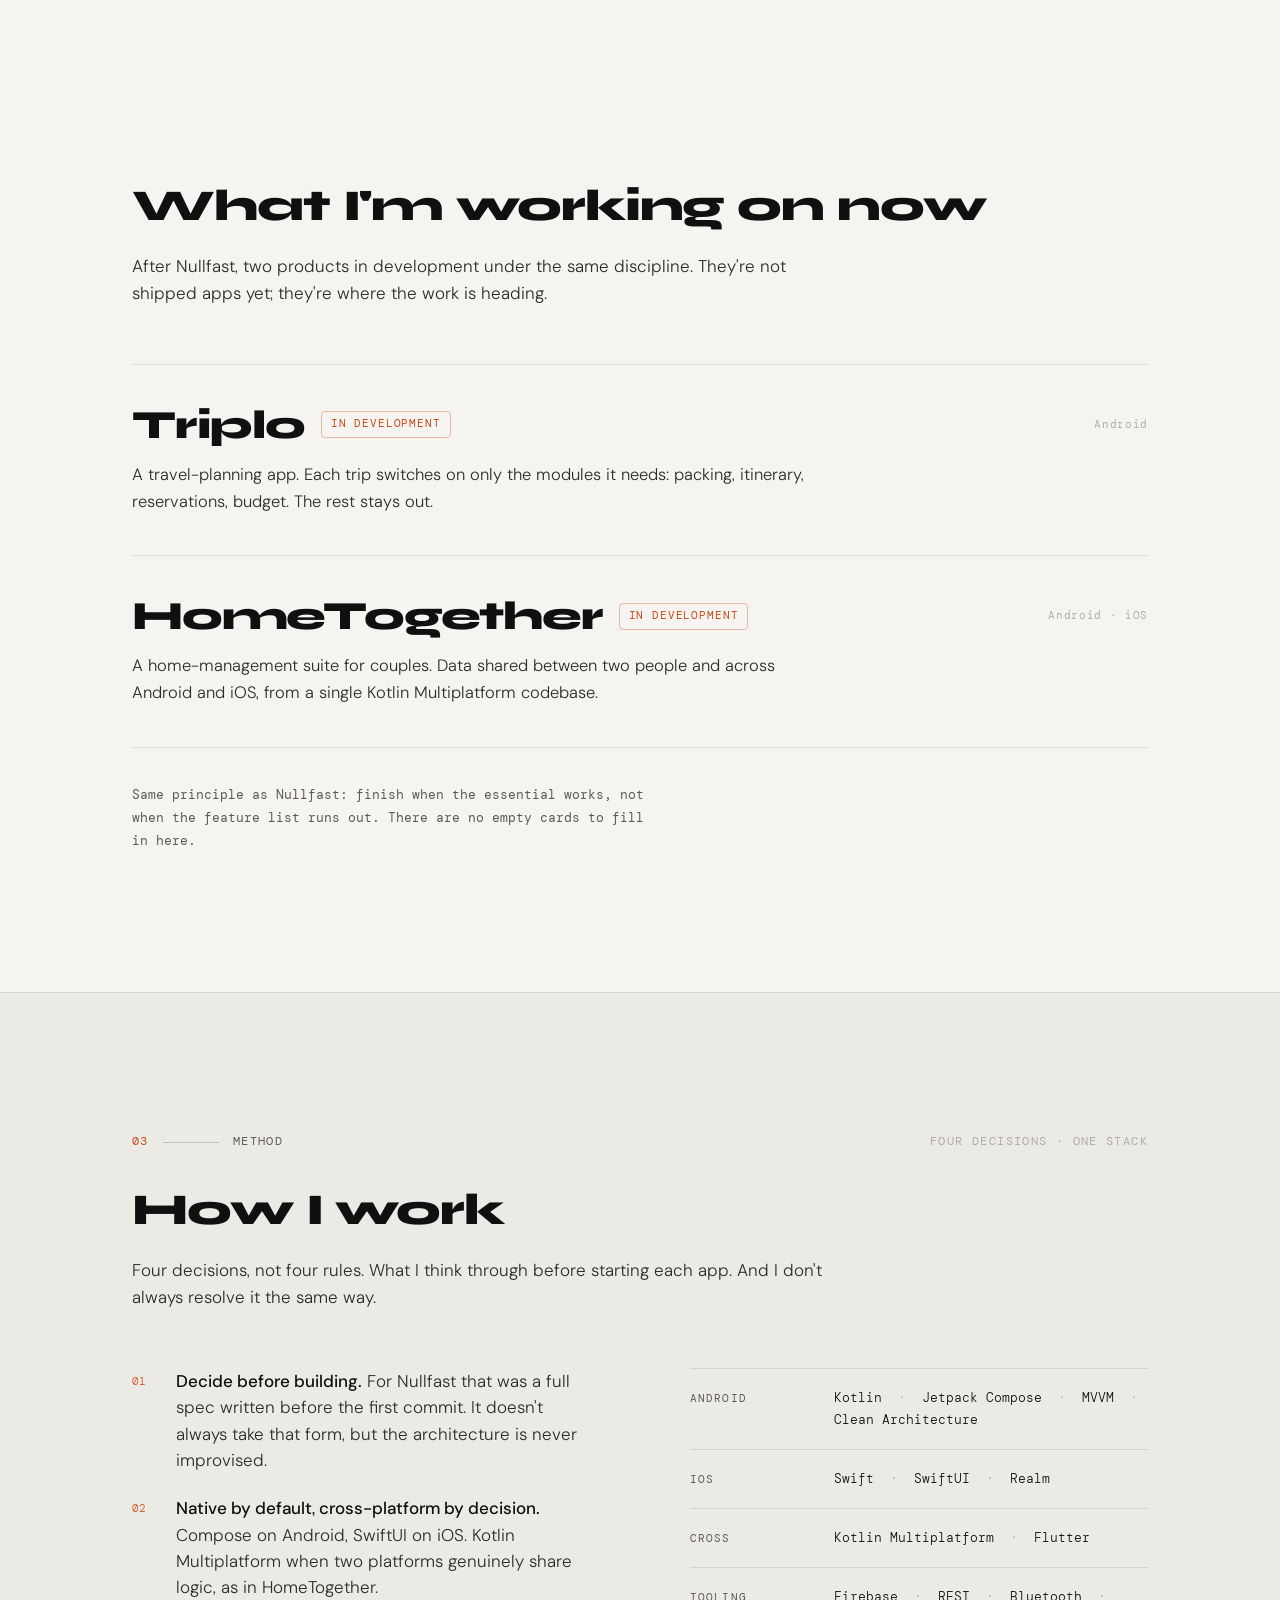
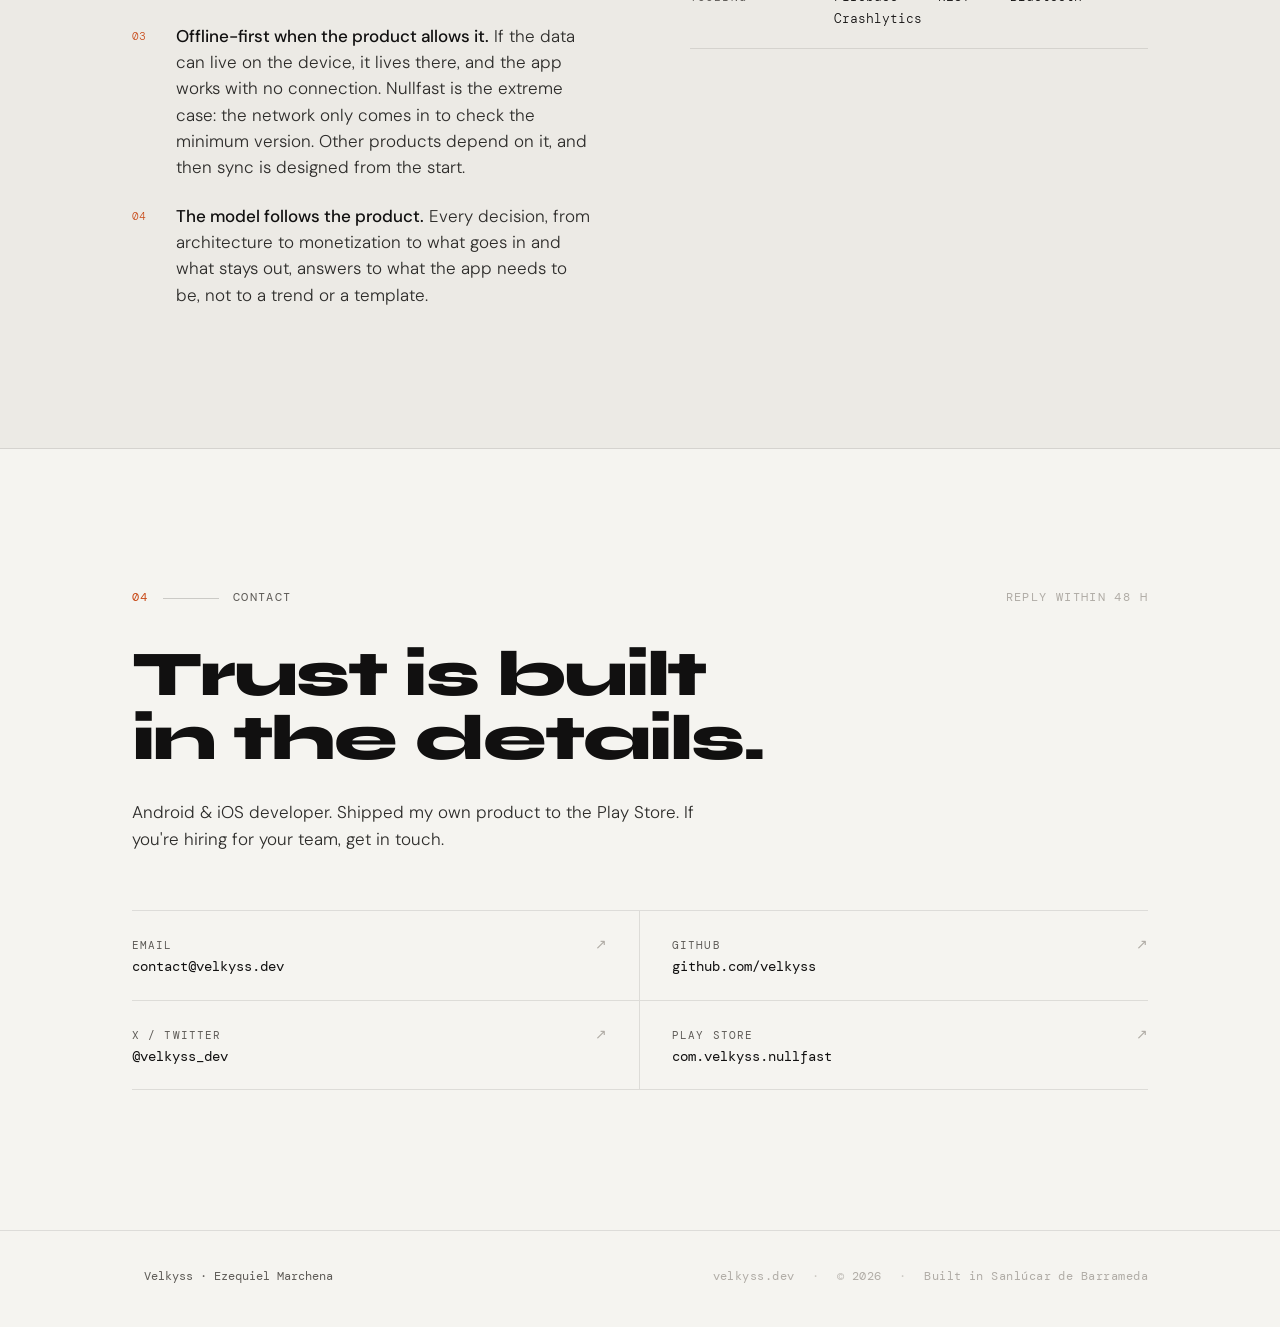
==== commit 69aa1243: "refactor: rediseña el portfolio" ====
--- a/index.html
+++ b/index.html
@@ -107,99 +107,40 @@
       <div class="meta-r" data-i18n-html="heroMetaR">
         <span class="who">Ezequiel Marchena</span><br>
         Sanlúcar de Barrameda · ES<br>
-        Activo desde 2017
+        Activo desde 2019
       </div>
     </div>
   </div>
 </header>
 
-<!-- ═══════════════ 01 · NULLFAST — CASO DE ESTUDIO ═══════════════ -->
+<!-- ═══════════════ 01 · NULLFAST — TARJETA RESUMEN ═══════════════ -->
 <section class="section section-band" id="nullfast">
   <div class="container">
 
-    <div class="section-eyebrow">
+    <div class="section-eyebrow reveal">
       <span class="num">01</span>
       <span class="line"></span>
-      <span data-i18n="caseLabel">Caso de estudio</span>
+      <span data-i18n="projEyebrow">Caso de estudio</span>
       <span class="meta">2026</span>
     </div>
 
-    <div class="case-title-row">
-      <h2 class="case-title">Nullfast</h2>
-      <div class="case-tag-row">
-        <span class="case-tag">Android</span>
-        <span class="case-tag">Kotlin</span>
-        <span class="case-tag">Jetpack&nbsp;Compose</span>
-      </div>
-    </div>
-
-    <p class="case-lede" data-i18n-html="caseLede">
-      Una app de ayuno intermitente para Android. <em>Un temporizador que arranca rápido, un historial que sobrevive al teléfono, y nada más.</em> Sin cuenta, sin sincronización en la nube, sin suscripción mensual fingiendo ser un coach.
-    </p>
-
-    <div class="case-shots">
-      <figure class="shot">
-        <img src="assets/nullfast-timer.png" alt="Nullfast — pantalla del temporizador de ayuno" loading="lazy">
-      </figure>
-      <figure class="shot">
-        <img src="assets/nullfast-history.png" alt="Nullfast — historial de ayunos" loading="lazy">
-      </figure>
-      <figure class="shot">
-        <img src="assets/nullfast-water.png" alt="Nullfast — registro de agua" loading="lazy">
-      </figure>
-      <figure class="shot">
-        <img src="assets/nullfast-weight.png" alt="Nullfast — registro de peso" loading="lazy">
-      </figure>
-    </div>
-
-    <div class="case-grid">
-
-      <h3><span class="num">i.</span><span data-i18n="caseProblem">El problema</span></h3>
-      <div class="body">
-        <p data-i18n-html="caseProblemBody">
-          Quien ayuna no necesita una app que le venda planes premium ni que le obligue a registrarse para empezar. Necesita <strong>arrancar un temporizador en dos toques</strong> y que ese registro siga ahí dentro de un año. Las apps existentes mezclaban tracking, comunidad, coaching y muros de pago; cada interacción cargaba con peso ajeno al gesto que el usuario fue a hacer.
+    <a class="case-card reveal" href="projects/nullfast/">
+      <div class="case-card-main">
+        <h2 class="case-card-name">Nullfast</h2>
+        <p class="case-card-summary" data-i18n="cardSummary">
+          App de ayuno intermitente para Android. Un temporizador que arranca rápido, un historial que sobrevive al teléfono, y nada más. Sin cuenta, sin nube, sin suscripción.
         </p>
-      </div>
-
-      <h3><span class="num">ii.</span><span data-i18n="caseDecisions">Decisiones</span></h3>
-      <div class="body">
-        <ul class="decision-list">
-          <li><span class="k" data-i18n="kSpec">spec-first</span><span data-i18n="dec1">La especificación se escribió antes que el primer commit. Cada pantalla justifica su existencia por escrito.</span></li>
-          <li><span class="k" data-i18n="kPricing">modelo de pago</span><span data-i18n="dec2">Anuncios no invasivos y una compra única para quitarlos. Se paga una sola vez, sin suscripción ni cobros recurrentes.</span></li>
-          <li><span class="k" data-i18n="kData">datos</span><span data-i18n="dec3">Todo vive en el dispositivo. No hay backend, no hay cuenta, no hay sincronización en la nube. No hay, por tanto, incidente de datos posible.</span></li>
-          <li><span class="k" data-i18n="kPlatform">plataforma</span><span data-i18n="dec4">Nullfast es una app solo para Android. Construirla nativa, sin capa cross-platform, era lo natural: no había una segunda plataforma con la que compartir código.</span></li>
-        </ul>
-      </div>
-
-      <h3><span class="num">iii.</span><span data-i18n="caseOut">Fuera del alcance</span></h3>
-      <div class="body">
-        <ul class="out-list">
-          <li data-i18n="out1">Coaching y planes guiados</li>
-          <li data-i18n="out2">Comunidad y feed social</li>
-          <li data-i18n="out3">Suscripción mensual «premium»</li>
-          <li data-i18n="out4">Sincronización entre dispositivos</li>
-          <li data-i18n="out5">Integraciones con wearables</li>
-          <li data-i18n="out6">Recetas, planes nutricionales</li>
-        </ul>
-      </div>
-
-      <h3><span class="num">iv.</span><span data-i18n="caseResult">Resultado</span></h3>
-      <div class="body">
-        <p data-i18n-html="caseResultBody">
-          Vive en Google Play. Mantenida por una sola persona, sin servidor que pagar ni cuenta de usuario que migrar. El alcance acotado es lo que la hace sostenible: nada de la app requiere atención semanal para seguir funcionando el año que viene.
-        </p>
-        <a class="result-link" href="https://play.google.com/store/apps/details?id=com.velkyss.nullfast" target="_blank" rel="noopener">
-          <span data-i18n="caseResultCta">Ver en Play Store</span>
-          <svg viewBox="0 0 12 12" fill="none" stroke="currentColor" stroke-width="1.4" aria-hidden="true"><path d="M3 9L9 3 M9 3H4 M9 3V8"></path></svg>
-        </a>
-      </div>
-    </div>
-
-    <blockquote class="pull-quote">
-      <p data-i18n-html="casePullquote">
-        Lo que se decide <em>no</em> construir tiene tanto peso como lo que sí. Decir que no a la suscripción decidió la arquitectura: sin cuenta, sin servidor, sin atadura.
-      </p>
-    </blockquote>
+        <span class="case-card-cta">
+          <span data-i18n="cardCta">Ver el caso completo</span>
+          <svg viewBox="0 0 14 14" fill="none" stroke="currentColor" stroke-width="1.5" aria-hidden="true"><path d="M3 11L11 3 M11 3H5 M11 3V9"></path></svg>
+        </span>
+      </div>
+      <div class="case-card-meta">
+        <div class="ccm-row"><span class="ccm-k" data-i18n="cardMetaScope">Una persona</span></div>
+        <div class="ccm-row"><span class="ccm-k" data-i18n="cardMetaPlatform">Android · Compose</span></div>
+        <div class="ccm-row"><span class="ccm-status" data-i18n="cardMetaStatus">En Play Store</span></div>
+      </div>
+    </a>
 
   </div>
 </section>
@@ -207,19 +148,19 @@
 <!-- ═══════════════ 02 · EN QUÉ TRABAJO AHORA ═══════════════ -->
 <section class="section" id="now">
   <div class="container">
-    <div class="section-eyebrow">
+    <div class="section-eyebrow reveal">
       <span class="num">02</span>
       <span class="line"></span>
       <span data-i18n="nowLabel">Trayectoria</span>
       <span class="meta" data-i18n="nowMeta">En desarrollo · 2026</span>
     </div>
 
-    <h2 class="section-title" data-i18n="nowTitle">En qué trabajo ahora</h2>
-    <p class="section-lede" data-i18n="nowIntro">
+    <h2 class="section-title reveal" data-i18n="nowTitle">En qué trabajo ahora</h2>
+    <p class="section-lede reveal" data-i18n="nowIntro">
       Después de Nullfast, dos productos en desarrollo bajo la misma disciplina. No son apps publicadas todavía; son hacia dónde va el trabajo.
     </p>
 
-    <div class="trajectory">
+    <div class="trajectory reveal-stagger">
       <article class="trajectory-item">
         <div class="trajectory-head">
           <h3 class="trajectory-name">Triplo</h3>
@@ -243,8 +184,8 @@
       </article>
     </div>
 
-    <p class="now-closing" data-i18n="nowClosing">
-      Mismo principio que Nullfast: terminar cuando lo esencial funciona, no cuando se agota la lista de funciones. No hay tarjetas vacías que rellenar aquí. Cuando estén listas para enseñarse, se enseñarán.
+    <p class="now-closing reveal" data-i18n="nowClosing">
+      Mismo principio que Nullfast: terminar cuando lo esencial funciona, no cuando se agota la lista de funciones. No hay tarjetas vacías que rellenar aquí.
     </p>
   </div>
 </section>
@@ -252,27 +193,27 @@
 <!-- ═══════════════ 03 · MÉTODO + STACK ═══════════════ -->
 <section class="section section-band" id="method">
   <div class="container">
-    <div class="section-eyebrow">
+    <div class="section-eyebrow reveal">
       <span class="num">03</span>
       <span class="line"></span>
       <span data-i18n="methodLabel">Método</span>
       <span class="meta" data-i18n="methodMeta">Cuatro decisiones · un stack</span>
     </div>
 
-    <h2 class="section-title" data-i18n="methodTitle">Cómo trabajo</h2>
-    <p class="section-lede" data-i18n="methodLede">
+    <h2 class="section-title reveal" data-i18n="methodTitle">Cómo trabajo</h2>
+    <p class="section-lede reveal" data-i18n="methodLede">
       Cuatro decisiones, no cuatro reglas. Lo que pienso antes de empezar cada app. Y no siempre lo resuelvo de la misma manera.
     </p>
 
     <div class="method-grid">
-      <ul class="method-points">
+      <ul class="method-points reveal-stagger">
         <li><span class="n">01</span><span data-i18n-html="m1"><strong>Decidir antes de construir.</strong> En Nullfast fue una spec escrita entera antes del primer commit. No siempre toma esa forma, pero la arquitectura nunca se improvisa.</span></li>
         <li><span class="n">02</span><span data-i18n-html="m2"><strong>Nativo por defecto, cross-platform por decisión.</strong> Compose en Android, SwiftUI en iOS. Kotlin Multiplatform cuando hay dos plataformas que de verdad comparten lógica, como en HomeTogether.</span></li>
-        <li><span class="n">03</span><span data-i18n-html="m3"><strong>Funcionar sin depender de un servidor, siempre que se pueda.</strong> Nullfast no toca la red. Cuando una app sí la necesita, la sincronización se diseña desde el principio, no se parchea al final.</span></li>
-        <li><span class="n">04</span><span data-i18n-html="m4"><strong>El modelo sigue al producto.</strong> Una compra única cuando no hay coste recurrente, como en Nullfast. Una suscripción cuando el producto se sostiene sobre infraestructura continua.</span></li>
+        <li><span class="n">03</span><span data-i18n-html="m3"><strong>Offline-first cuando el producto lo permite.</strong> Si los datos pueden vivir en el dispositivo, viven ahí, y la app funciona sin conexión. Nullfast es el caso extremo: la red solo entra para comprobar la versión mínima. Otros productos dependen de ella, y entonces la sincronización se diseña desde el principio.</span></li>
+        <li><span class="n">04</span><span data-i18n-html="m4"><strong>El modelo sigue al producto.</strong> Cada decisión, desde la arquitectura hasta la monetización o qué entra y qué no, responde a lo que la app necesita ser, no a una moda ni a una plantilla.</span></li>
       </ul>
 
-      <div class="stack-table" aria-label="Stack">
+      <div class="stack-table reveal-stagger" aria-label="Stack">
         <div class="stack-row">
           <span class="role">Android</span>
           <span class="items">Kotlin <span class="sep">·</span> Jetpack Compose <span class="sep">·</span> MVVM <span class="sep">·</span> <span data-i18n="stackCleanArch">Clean Architecture</span></span>
@@ -297,21 +238,21 @@
 <!-- ═══════════════ 04 · CONTACTO ═══════════════ -->
 <section class="section" id="contact">
   <div class="container">
-    <div class="section-eyebrow">
+    <div class="section-eyebrow reveal">
       <span class="num">04</span>
       <span class="line"></span>
       <span data-i18n="contactLabel">Contacto</span>
-      <span class="meta" data-i18n="contactMeta">Respuesta en 48&nbsp;h</span>
-    </div>
-
-    <h2 class="contact-title" data-i18n-html="contactTitle">
-      Hablemos de un proyecto pequeño<br>y bien definido.
+      <span class="meta" data-i18n="contactMeta">Respuesta en 48 h</span>
+    </div>
+
+    <h2 class="contact-title reveal" data-i18n-html="contactTitle">
+      La confianza se construye en los detalles.
     </h2>
-    <p class="contact-sub" data-i18n="contactSub">
-      Trabajo en remoto desde Sanlúcar de Barrameda con clientes en España y fuera. No respondo a mensajes genéricos ni a propuestas vagas, pero sí, y rápido, a un correo concreto.
-    </p>
-
-    <div class="contact-channels">
+    <p class="contact-sub reveal" data-i18n="contactSub">
+      Desarrollador Android e iOS. Producto propio en la Play Store. Si buscas a alguien para tu equipo, escríbeme.
+    </p>
+
+    <div class="contact-channels reveal-stagger">
       <a class="channel" href="mailto:contact@velkyss.dev">
         <span><span class="k">Email</span><br>contact@velkyss.dev</span>
         <span class="arrow">↗</span>
--- a/style.css
+++ b/style.css
@@ -51,11 +51,41 @@
   -webkit-font-smoothing: antialiased;
   text-rendering: optimizeLegibility;
   font-feature-settings: "ss01", "kern";
+  transition: background-color .4s ease, color .4s ease;
 }
 
 ::selection { background: var(--accent); color: var(--fog); }
 
 a { color: inherit; text-decoration: none; }
+
+/* ─── reveal on scroll ────────────────────────────────────────────── */
+.reveal {
+  opacity: 0;
+  transform: translateY(20px);
+  transition: opacity .9s cubic-bezier(0.16, 1, 0.3, 1),
+              transform .9s cubic-bezier(0.16, 1, 0.3, 1);
+  will-change: opacity, transform;
+}
+.reveal.in {
+  opacity: 1;
+  transform: translateY(0);
+}
+.reveal-stagger > * {
+  opacity: 0;
+  transform: translateY(16px);
+  transition: opacity .7s cubic-bezier(0.16, 1, 0.3, 1),
+              transform .7s cubic-bezier(0.16, 1, 0.3, 1);
+}
+.reveal-stagger.in > *:nth-child(1) { transition-delay: 0ms;   }
+.reveal-stagger.in > *:nth-child(2) { transition-delay: 80ms;  }
+.reveal-stagger.in > *:nth-child(3) { transition-delay: 160ms; }
+.reveal-stagger.in > *:nth-child(4) { transition-delay: 240ms; }
+.reveal-stagger.in > *:nth-child(5) { transition-delay: 320ms; }
+.reveal-stagger.in > *:nth-child(6) { transition-delay: 400ms; }
+.reveal-stagger.in > * {
+  opacity: 1;
+  transform: translateY(0);
+}
 
 .container {
   max-width: var(--container);
@@ -74,6 +104,12 @@
   backdrop-filter: saturate(140%) blur(12px);
   -webkit-backdrop-filter: saturate(140%) blur(12px);
   border-bottom: 1px solid var(--line);
+  transition: background-color .3s ease, border-color .3s ease;
+  animation: nav-enter .7s cubic-bezier(0.16, 1, 0.3, 1) both;
+}
+nav.top.scrolled {
+  background: color-mix(in oklab, var(--ink) 96%, transparent);
+  border-bottom-color: var(--line-2);
 }
 nav.top .container {
   height: 60px;
@@ -81,6 +117,13 @@
   align-items: center;
   justify-content: space-between;
   gap: 24px;
+  transition: height .3s ease;
+}
+nav.top.scrolled .container { height: 52px; }
+
+@keyframes nav-enter {
+  from { opacity: 0; }
+  to { opacity: 1; }
 }
 .brand {
   display: flex;
@@ -90,8 +133,16 @@
   font-weight: 800;
   font-size: 16px;
   letter-spacing: -0.01em;
-}
-.brand img { height: 22px; width: auto; display: block; }
+  transition: opacity .2s ease;
+}
+.brand:hover { opacity: 0.85; }
+.brand img {
+  height: 22px;
+  width: auto;
+  display: block;
+  transition: transform .4s cubic-bezier(0.16, 1, 0.3, 1);
+}
+.brand:hover img { transform: rotate(-8deg); }
 .brand .dot {
   width: 4px; height: 4px;
   border-radius: 50%;
@@ -110,9 +161,23 @@
   color: var(--fog-mute);
   padding: 8px 12px;
   border-radius: 6px;
-  transition: color .15s ease;
+  transition: color .2s ease;
+  position: relative;
+}
+.nav-link::after {
+  content: "";
+  position: absolute;
+  left: 12px;
+  right: 12px;
+  bottom: 4px;
+  height: 1px;
+  background: var(--accent);
+  transform: scaleX(0);
+  transform-origin: left center;
+  transition: transform .35s cubic-bezier(0.16, 1, 0.3, 1);
 }
 .nav-link:hover { color: var(--fog); }
+.nav-link:hover::after { transform: scaleX(1); }
 .nav-link .num { color: var(--fog-faint); margin-right: 6px; }
 
 .nav-toggle {
@@ -190,6 +255,15 @@
 }
 @media (prefers-reduced-motion: reduce) {
   html { scroll-behavior: auto; }
+  *, *::before, *::after {
+    animation-duration: 0.01ms !important;
+    animation-iteration-count: 1 !important;
+    transition-duration: 0.01ms !important;
+  }
+  .reveal, .reveal-stagger > * {
+    opacity: 1 !important;
+    transform: none !important;
+  }
 }
 
 .hero-statement {
@@ -201,6 +275,11 @@
   max-width: 16ch;
   color: var(--fog);
   text-wrap: balance;
+  animation: hero-line .9s cubic-bezier(0.16, 1, 0.3, 1) .15s both;
+}
+@keyframes hero-line {
+  from { opacity: 0; transform: translateY(28px); }
+  to   { opacity: 1; transform: translateY(0); }
 }
 .hero-statement .soft { color: var(--fog-mute); }
 .hero-statement .underline {
@@ -208,8 +287,13 @@
   background-image: linear-gradient(to right, var(--accent), var(--accent));
   background-repeat: no-repeat;
   background-position: 0 92%;
-  background-size: 100% 6px;
+  background-size: 0 6px;
   padding-bottom: 2px;
+  animation: hero-underline 1s cubic-bezier(0.16, 1, 0.3, 1) 1.1s both;
+}
+@keyframes hero-underline {
+  from { background-size: 0 6px; }
+  to   { background-size: 100% 6px; }
 }
 
 .hero-meta-row {
@@ -220,6 +304,11 @@
   align-items: end;
   border-top: 1px solid var(--line);
   padding-top: 28px;
+  animation: hero-meta .8s cubic-bezier(0.16, 1, 0.3, 1) .6s both;
+}
+@keyframes hero-meta {
+  from { opacity: 0; transform: translateY(14px); }
+  to   { opacity: 1; transform: translateY(0); }
 }
 .hero-meta-row .meta-l,
 .hero-meta-row .meta-r {
@@ -304,7 +393,9 @@
   border-radius: 4px;
   padding: 5px 10px;
   white-space: nowrap;
-}
+  transition: color .2s ease, border-color .2s ease;
+}
+.case-tag:hover { color: var(--fog); border-color: var(--fog-mute); }
 
 .case-lede {
   font-size: 19px;
@@ -325,23 +416,177 @@
   margin-bottom: 88px;
 }
 .shot {
-  position: relative;
+  display: flex;
+  flex-direction: column;
+  gap: 10px;
+}
+.shot img {
+  width: 100%;
   aspect-ratio: 9 / 19.5;
+  object-fit: cover;
+  display: block;
   border-radius: 22px;
   background: var(--ink-3);
   border: 1px solid var(--line-2);
-  overflow: hidden;
   transition: transform .3s ease, border-color .3s ease;
 }
-.shot:hover { border-color: var(--fog-faint); transform: translateY(-2px); }
-.shot img {
-  position: absolute;
-  inset: 0;
+.shot:hover img { border-color: var(--fog-faint); transform: translateY(-2px); }
+.shot figcaption {
+  font-family: var(--font-mono);
+  font-size: 11px;
+  letter-spacing: 0.08em;
+  text-transform: uppercase;
+  color: var(--fog-mute);
+  text-align: center;
+}
+
+/* ─── tarjeta-resumen en la home ──────────────────────────────────── */
+.case-card {
+  display: grid;
+  grid-template-columns: 1fr 220px;
+  gap: 56px;
+  align-items: stretch;
+  padding: 48px 0;
+  border-top: 1px solid var(--line-2);
+  border-bottom: 1px solid var(--line-2);
+  transition: border-color .3s ease;
+}
+.case-card:hover { border-color: var(--fog-faint); }
+
+.case-card-main {
+  display: flex;
+  flex-direction: column;
+  align-items: flex-start;
+}
+
+.case-card-name {
+  font-family: var(--font-display);
+  font-weight: 800;
+  font-size: clamp(40px, 6vw, 72px);
+  letter-spacing: -0.04em;
+  line-height: 0.95;
+  color: var(--fog);
+  margin-bottom: 24px;
+  transition: color .25s ease;
+}
+.case-card:hover .case-card-name { color: var(--accent-hi); }
+
+.case-card-summary {
+  font-size: 17px;
+  font-weight: 300;
+  line-height: 1.6;
+  color: var(--fog-dim);
+  max-width: 56ch;
+  margin-bottom: 32px;
+  text-wrap: pretty;
+}
+
+.case-card-cta {
+  display: inline-flex;
+  align-items: center;
+  gap: 10px;
+  font-family: var(--font-mono);
+  font-size: 13px;
+  letter-spacing: 0.04em;
+  color: var(--accent);
+}
+.case-card-cta svg {
+  width: 14px; height: 14px;
+  transition: transform .3s cubic-bezier(0.16, 1, 0.3, 1);
+}
+.case-card:hover .case-card-cta svg { transform: translate(3px, -3px); }
+
+.case-card-meta {
+  display: flex;
+  flex-direction: column;
+  justify-content: flex-end;
+  gap: 14px;
+  border-left: 1px solid var(--line);
+  padding-left: 32px;
+}
+.ccm-row { display: flex; }
+.ccm-k {
+  font-family: var(--font-mono);
+  font-size: 12px;
+  letter-spacing: 0.04em;
+  color: var(--fog-mute);
+}
+.ccm-status {
+  font-family: var(--font-mono);
+  font-size: 11px;
+  letter-spacing: 0.08em;
+  text-transform: uppercase;
+  color: var(--accent);
+  border: 1px solid color-mix(in oklab, var(--accent) 35%, transparent);
+  border-radius: 4px;
+  padding: 4px 9px;
+  align-self: flex-start;
+}
+
+/* ─── página de proyecto ──────────────────────────────────────────── */
+.nav-back {
+  display: inline-flex;
+  align-items: center;
+  gap: 7px;
+}
+.nav-back svg {
+  width: 13px; height: 13px;
+  transition: transform .3s cubic-bezier(0.16, 1, 0.3, 1);
+}
+.nav-back:hover svg { transform: translateX(-3px); }
+.nav-back::after { display: none; }
+
+.proj-hero {
+  padding-top: 120px;
+  padding-bottom: 80px;
+}
+.proj-title-row {
+  display: flex;
+  align-items: baseline;
+  justify-content: space-between;
+  gap: 32px;
+  flex-wrap: wrap;
+  margin: 28px 0 32px;
+}
+.proj-title {
+  font-family: var(--font-display);
+  font-weight: 800;
+  font-size: clamp(52px, 9vw, 112px);
+  letter-spacing: -0.045em;
+  line-height: 0.92;
+  color: var(--fog);
+  animation: hero-line .9s cubic-bezier(0.16, 1, 0.3, 1) .1s both;
+}
+.proj-intro {
+  font-size: 19px;
+  font-weight: 300;
+  line-height: 1.55;
+  color: var(--fog-dim);
+  max-width: 60ch;
+  text-wrap: pretty;
+  animation: hero-meta .8s cubic-bezier(0.16, 1, 0.3, 1) .35s both;
+}
+
+.proj-foot-nav { padding-top: 0; }
+.proj-back-link {
+  display: inline-flex;
+  align-items: center;
+  gap: 12px;
+  font-family: var(--font-mono);
+  font-size: 14px;
+  letter-spacing: 0.04em;
+  color: var(--fog-mute);
+  padding-top: 56px;
+  border-top: 1px solid var(--line);
   width: 100%;
-  height: 100%;
-  object-fit: cover;
-  display: block;
-}
+  transition: color .2s ease;
+}
+.proj-back-link svg {
+  width: 14px; height: 14px;
+  transition: transform .3s cubic-bezier(0.16, 1, 0.3, 1);
+}
+.proj-back-link:hover { color: var(--fog); }
+.proj-back-link:hover svg { transform: translateX(-3px); }
 
 /* problema · decisiones · fuera · resultado */
 .case-grid {
@@ -440,7 +685,7 @@
 }
 .trajectory-head {
   display: flex;
-  align-items: baseline;
+  align-items: center;
   gap: 16px;
   flex-wrap: wrap;
   margin-bottom: 16px;
@@ -625,6 +870,22 @@
   .hero-meta-row .meta-r { text-align: left; }
 
   .case-shots { grid-template-columns: repeat(2, 1fr); gap: 14px; }
+
+  .case-card {
+    grid-template-columns: 1fr;
+    gap: 32px;
+    padding: 36px 0;
+  }
+  .case-card-meta {
+    flex-direction: row;
+    flex-wrap: wrap;
+    align-items: center;
+    gap: 10px 20px;
+    border-left: 0;
+    padding-left: 0;
+    padding-top: 24px;
+    border-top: 1px solid var(--line);
+  }
   .case-grid { grid-template-columns: 1fr; gap: 18px 0; padding-top: 40px; }
   .case-grid > h3 { padding-top: 0; }
   .case-grid > .body { padding-bottom: 28px; border-bottom: 1px solid var(--line); }
@@ -646,3 +907,23 @@
 @media (max-width: 480px) {
   .case-title-row { gap: 16px; }
 }
+
+/* ─── view transitions ────────────────────────────────────────────── */
+/* Navegación entre páginas del mismo origen (home <-> proyecto). */
+@view-transition { navigation: auto; }
+
+/* Toggle de tema (same-document). */
+::view-transition-old(root),
+::view-transition-new(root) {
+  animation-duration: .45s;
+  animation-timing-function: cubic-bezier(0.16, 1, 0.3, 1);
+}
+
+/* El título "Nullfast" se funde entre la tarjeta de la home y la
+   cabecera de la página de proyecto, en lugar de cortar. */
+.case-card-name { view-transition-name: nullfast-title; }
+.project-page .proj-title { view-transition-name: nullfast-title; }
+
+@media (prefers-reduced-motion: reduce) {
+  @view-transition { navigation: none; }
+}
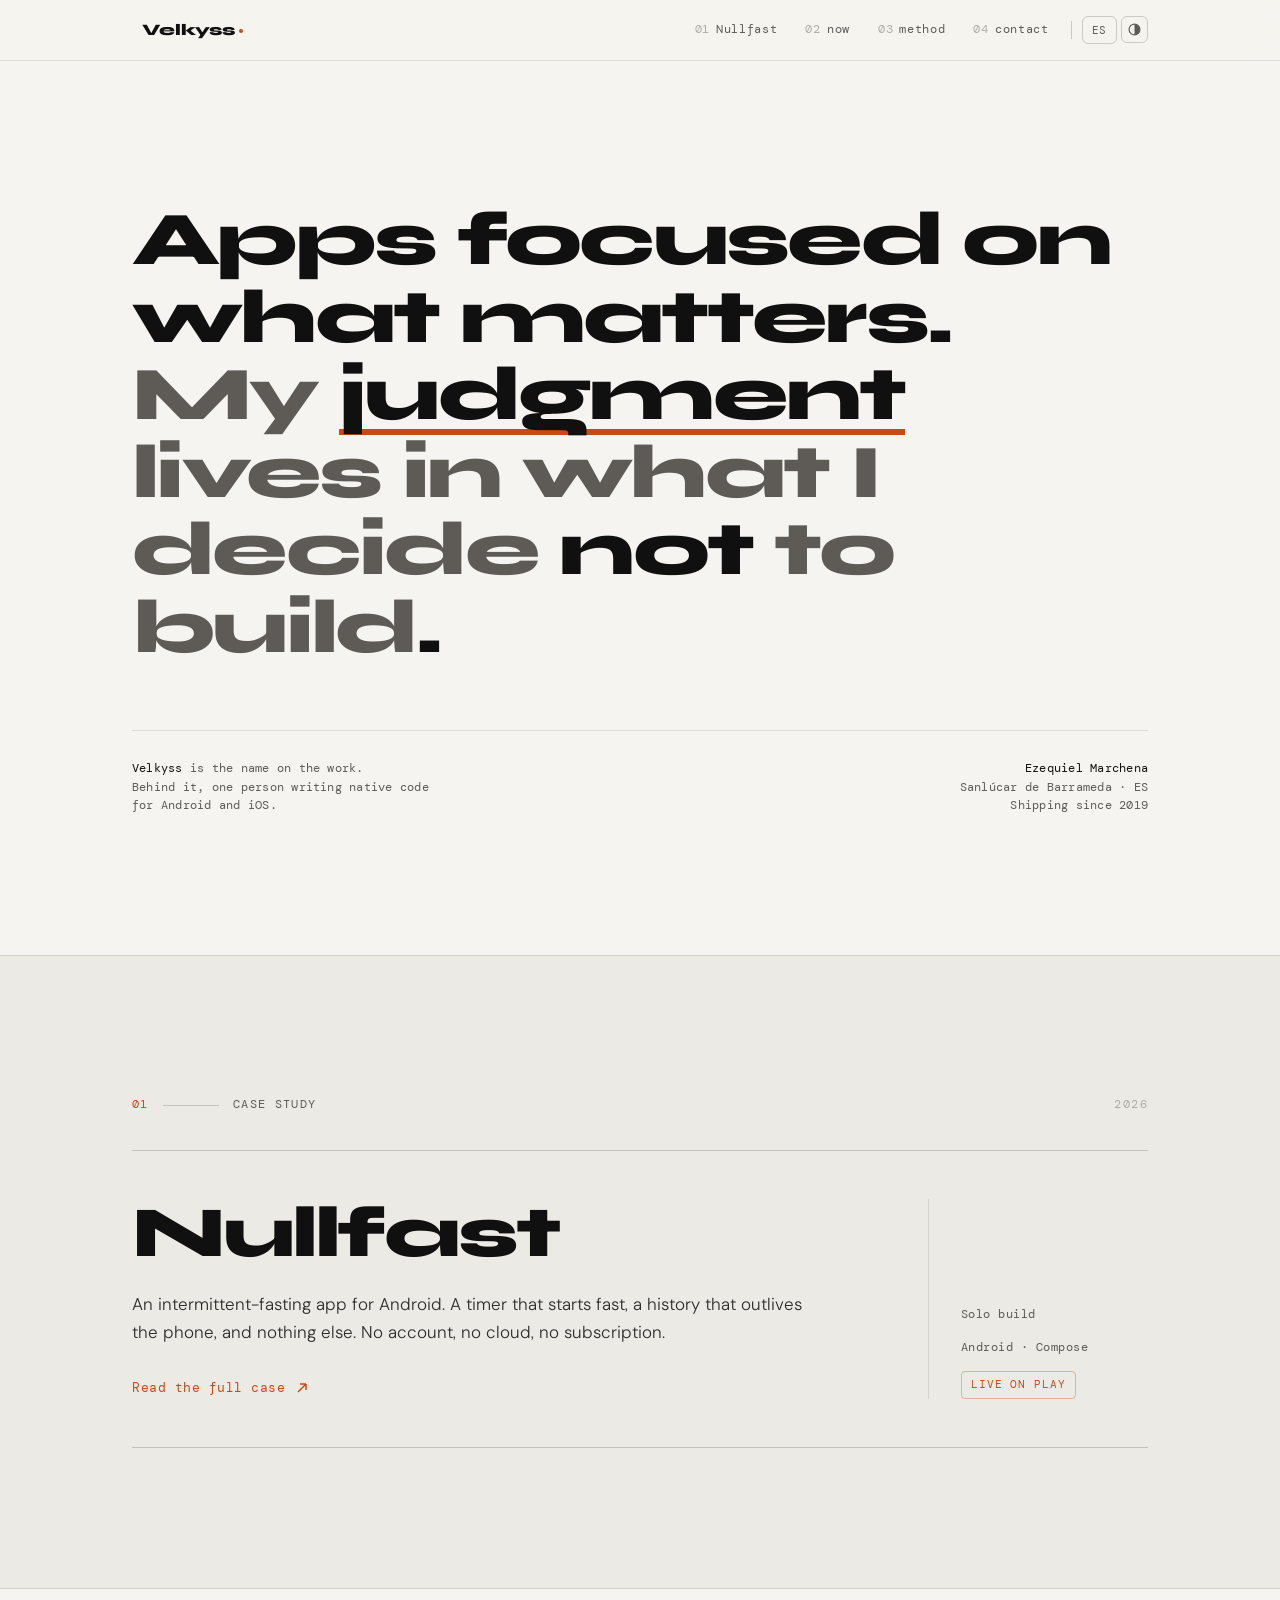
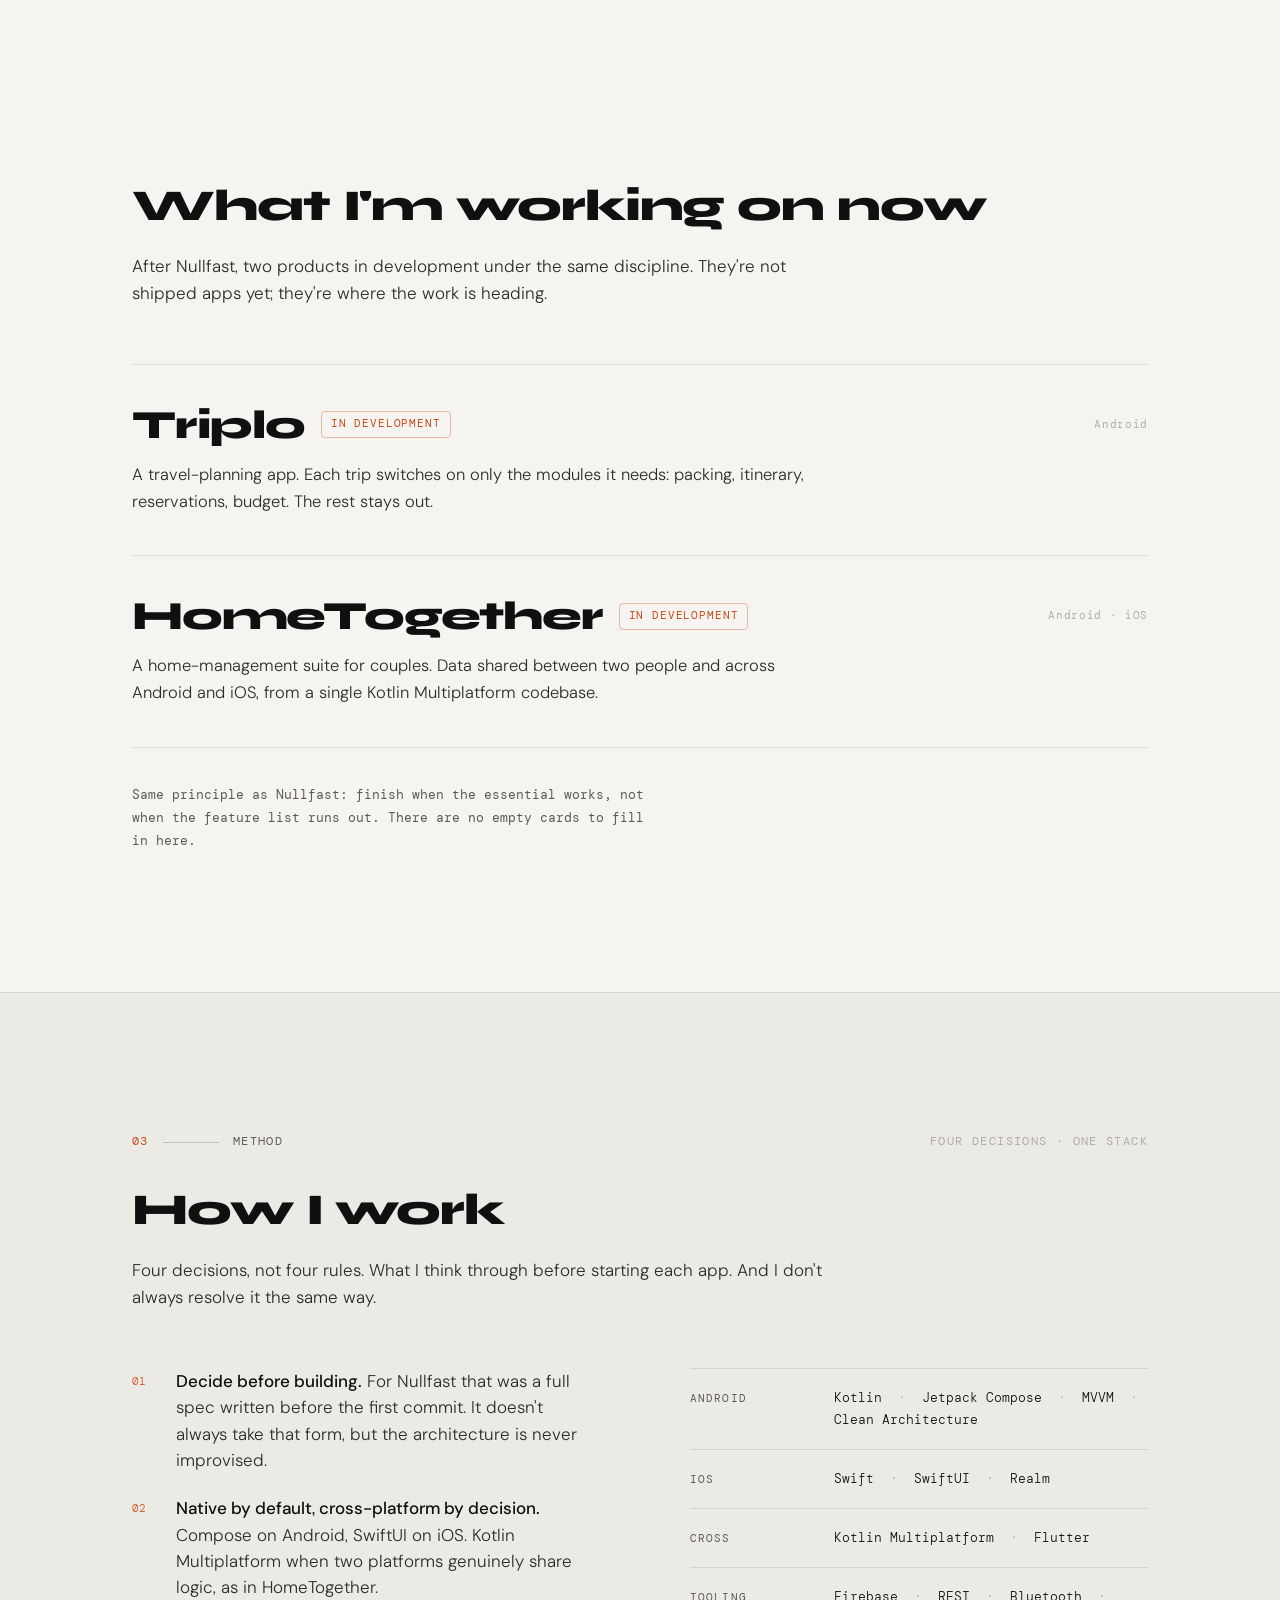
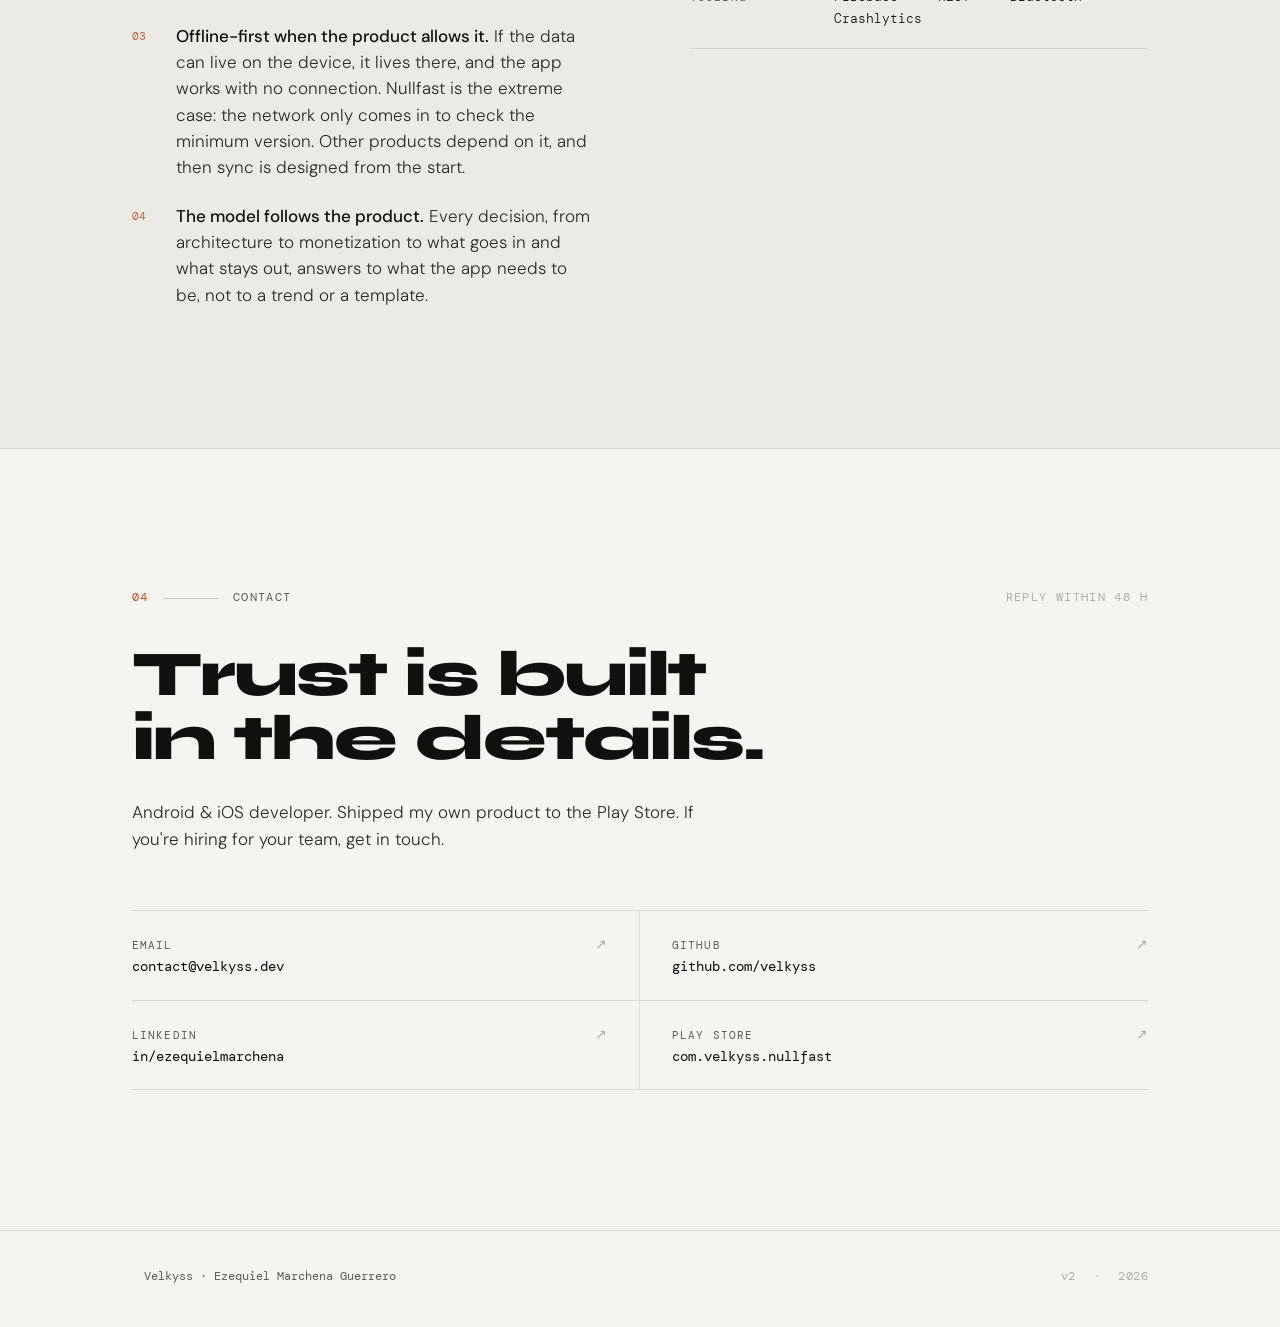
==== commit 46260d0b: "feat: mejoras en footer y contacto" ====
--- a/index.html
+++ b/index.html
@@ -43,7 +43,7 @@
   },
   "sameAs": [
     "https://github.com/velkyss",
-    "https://x.com/velkyss_dev"
+    "https://www.linkedin.com/in/ezequielmarchena/"
   ]
 }
 </script>
@@ -261,8 +261,8 @@
         <span><span class="k">GitHub</span><br>github.com/velkyss</span>
         <span class="arrow">↗</span>
       </a>
-      <a class="channel" href="https://x.com/velkyss_dev" target="_blank" rel="noopener">
-        <span><span class="k">X / Twitter</span><br>@velkyss_dev</span>
+      <a class="channel" href="https://www.linkedin.com/in/ezequielmarchena/" target="_blank" rel="noopener">
+        <span><span class="k">LinkedIn</span><br>in/ezequielmarchena</span>
         <span class="arrow">↗</span>
       </a>
       <a class="channel" href="https://play.google.com/store/apps/details?id=com.velkyss.nullfast" target="_blank" rel="noopener">
@@ -278,14 +278,12 @@
   <div class="container">
     <div class="foot-l">
       <img src="assets/symbol-dark.svg" alt="">
-      <span>Velkyss · Ezequiel Marchena</span>
+      <span>Velkyss · Ezequiel Marchena Guerrero</span>
     </div>
     <div class="foot-r">
-      <span>velkyss.dev</span>
+      <span>v2</span>
       <span class="sep">·</span>
-      <span>© 2026</span>
-      <span class="sep">·</span>
-      <span data-i18n="footMade">Hecho en Sanlúcar de Barrameda</span>
+      <span>2026</span>
     </div>
   </div>
 </footer>
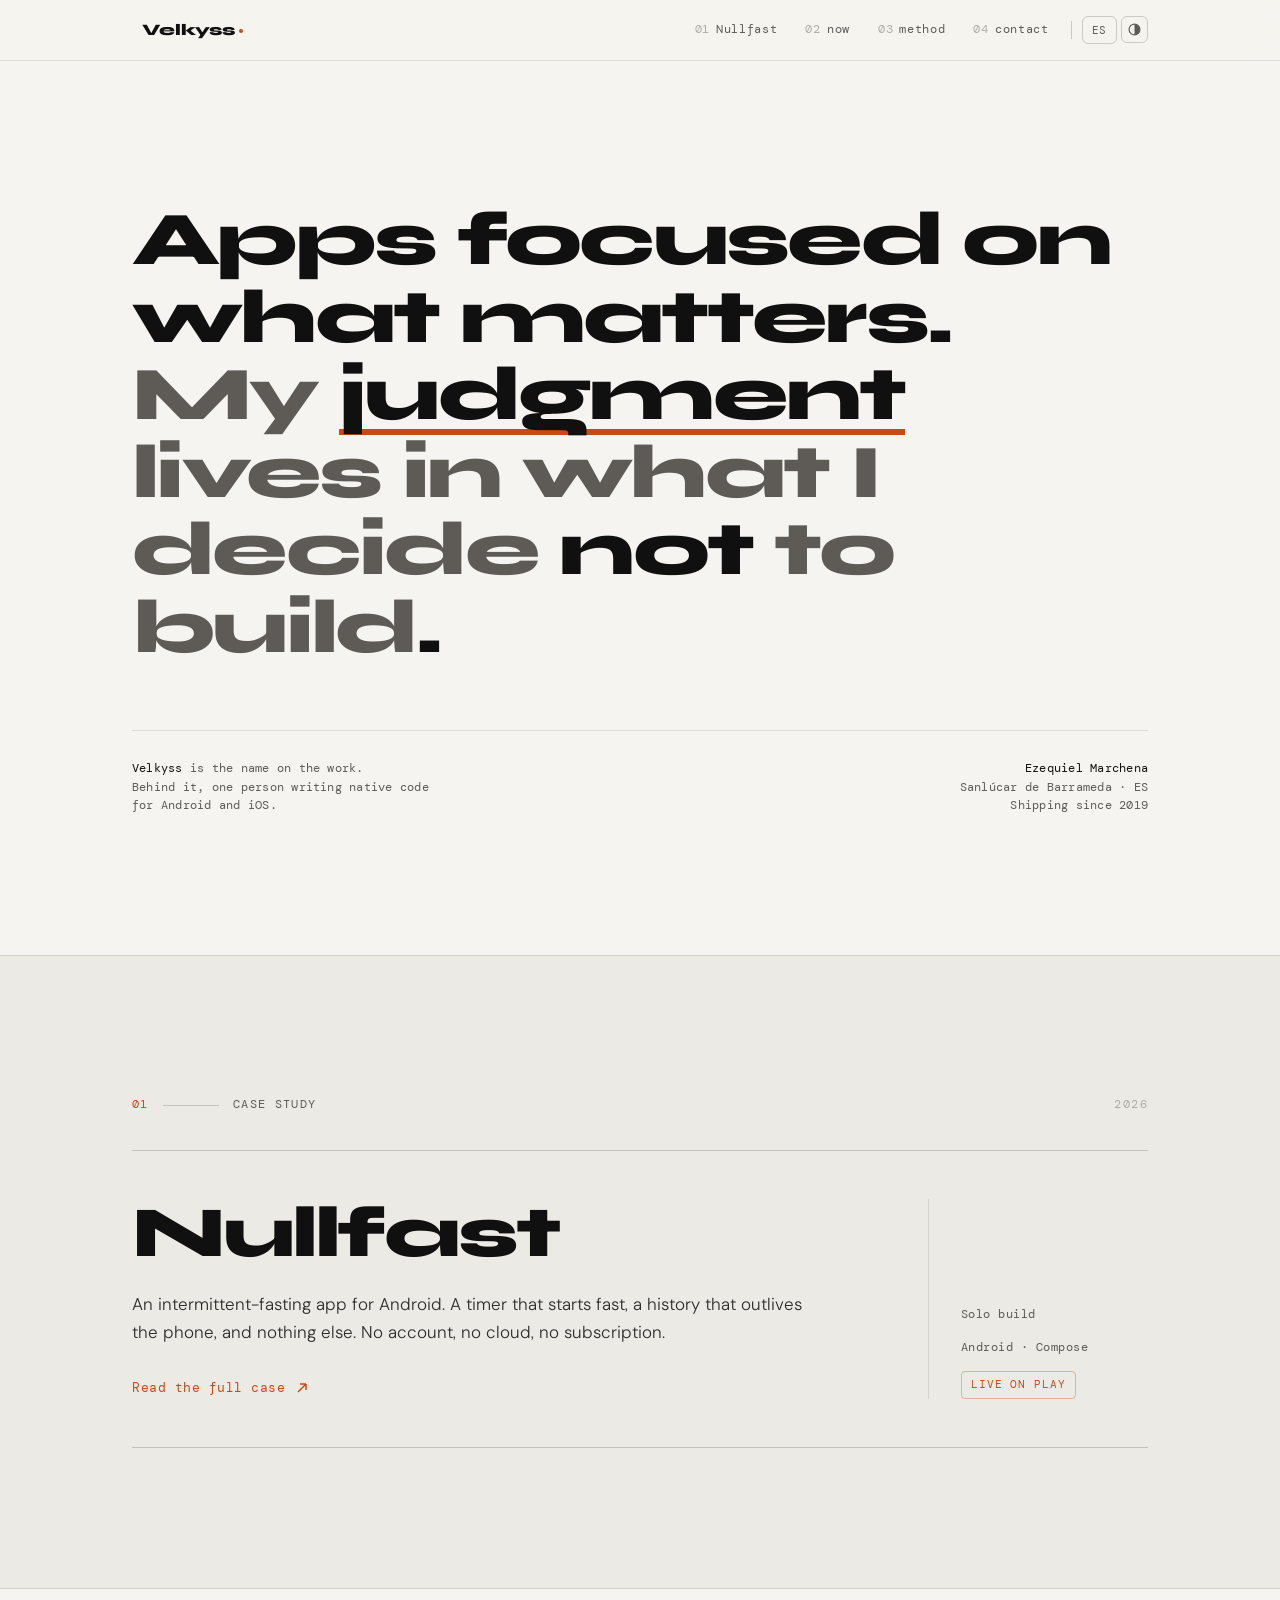
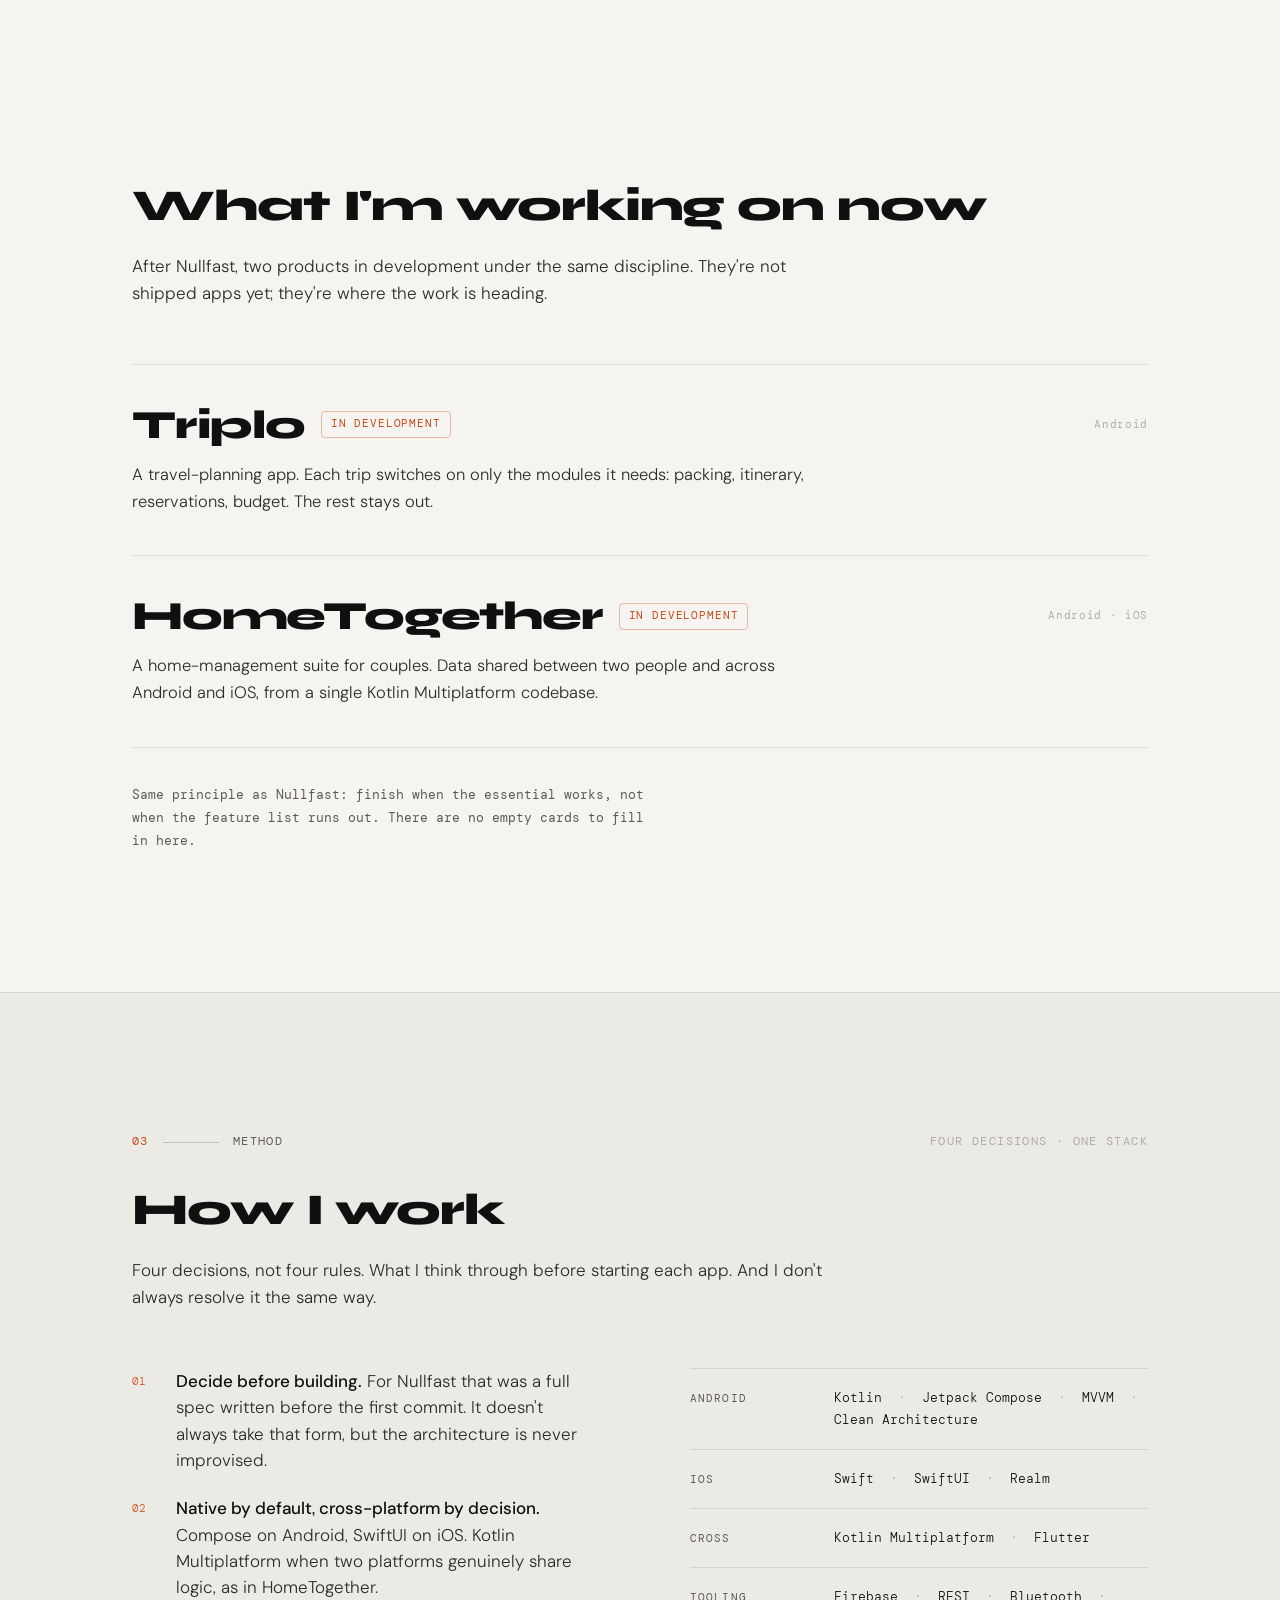
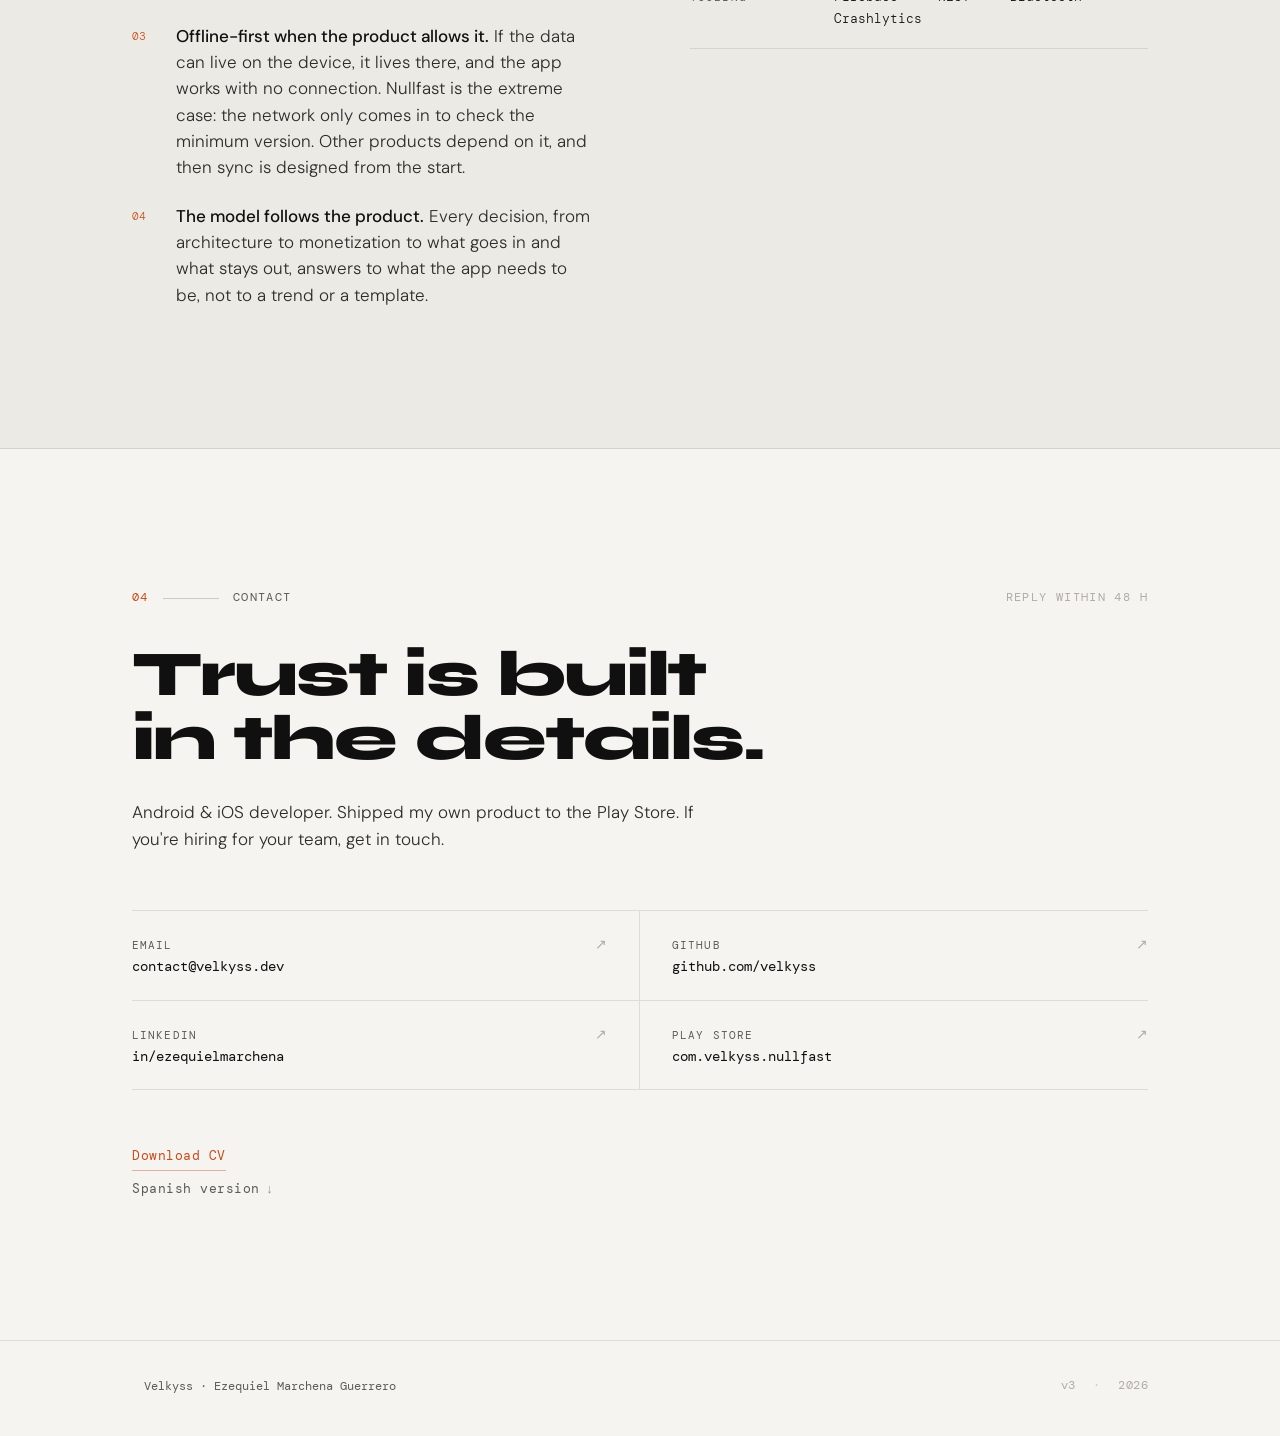
==== commit 98b56984: "feat: añade descarga de CV" ====
--- a/index.html
+++ b/index.html
@@ -270,6 +270,16 @@
         <span class="arrow">↗</span>
       </a>
     </div>
+
+    <div class="cv-download">
+      <a data-cv="primary" href="/cv/Ezequiel-Marchena-CV-ES.pdf" download class="result-link">
+        <span data-i18n="cvDownload">Descargar CV</span>
+      </a>
+      <a data-cv="secondary" href="/cv/Ezequiel-Marchena-CV-EN.pdf" download class="cv-alt">
+        <span data-i18n="cvOther">Versión en inglés</span>
+        <span class="cv-alt__arrow" aria-hidden="true">↓</span>
+      </a>
+    </div>
   </div>
 </section>
 
@@ -281,7 +291,7 @@
       <span>Velkyss · Ezequiel Marchena Guerrero</span>
     </div>
     <div class="foot-r">
-      <span>v2</span>
+      <span>v3</span>
       <span class="sep">·</span>
       <span>2026</span>
     </div>
--- a/style.css
+++ b/style.css
@@ -834,6 +834,36 @@
   transition: transform .25s ease, color .15s;
   color: var(--fog-faint);
 }
+
+/* ─── descarga de CV ──────────────────────────────────────────────── */
+.cv-download {
+  display: flex;
+  flex-direction: column;
+  align-items: flex-start;
+  gap: 0.5rem;
+  margin-top: 56px;
+}
+/* El CTA primario reutiliza .result-link; solo se neutraliza su margen
+   superior, pensado para el cuerpo del caso, dentro de este contenedor. */
+.cv-download .result-link { margin-top: 0; }
+
+.cv-alt {
+  display: inline-flex;
+  align-items: center;
+  gap: 6px;
+  font-family: var(--font-mono);
+  font-size: 0.8rem;
+  letter-spacing: 0.04em;
+  color: var(--fog-mute);
+  transition: color .15s ease;
+}
+.cv-alt:hover { color: var(--accent-hi); }
+.cv-alt__arrow {
+  color: inherit;
+  opacity: 0.6;
+  transition: transform .25s ease, opacity .15s ease;
+}
+.cv-alt:hover .cv-alt__arrow { transform: translateY(2px); opacity: 1; }
 
 /* ─── footer ──────────────────────────────────────────────────────── */
 footer {
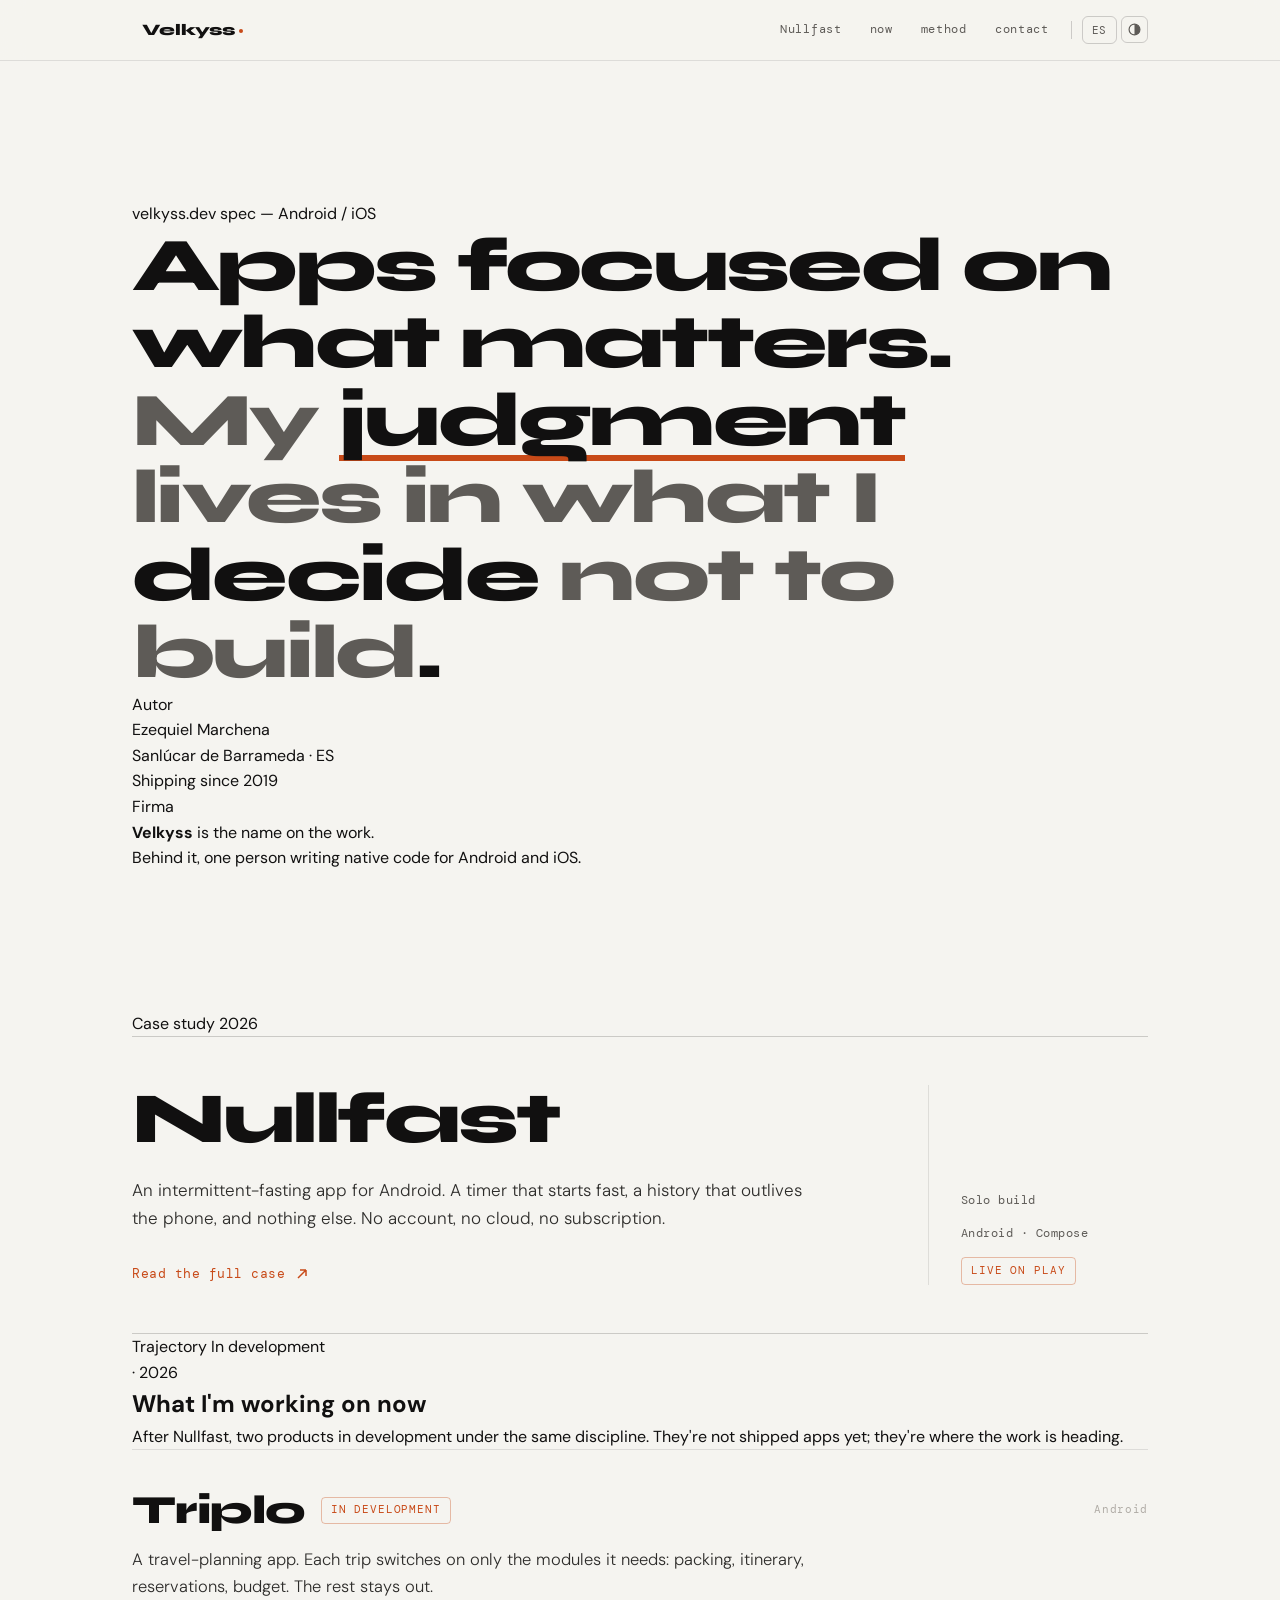
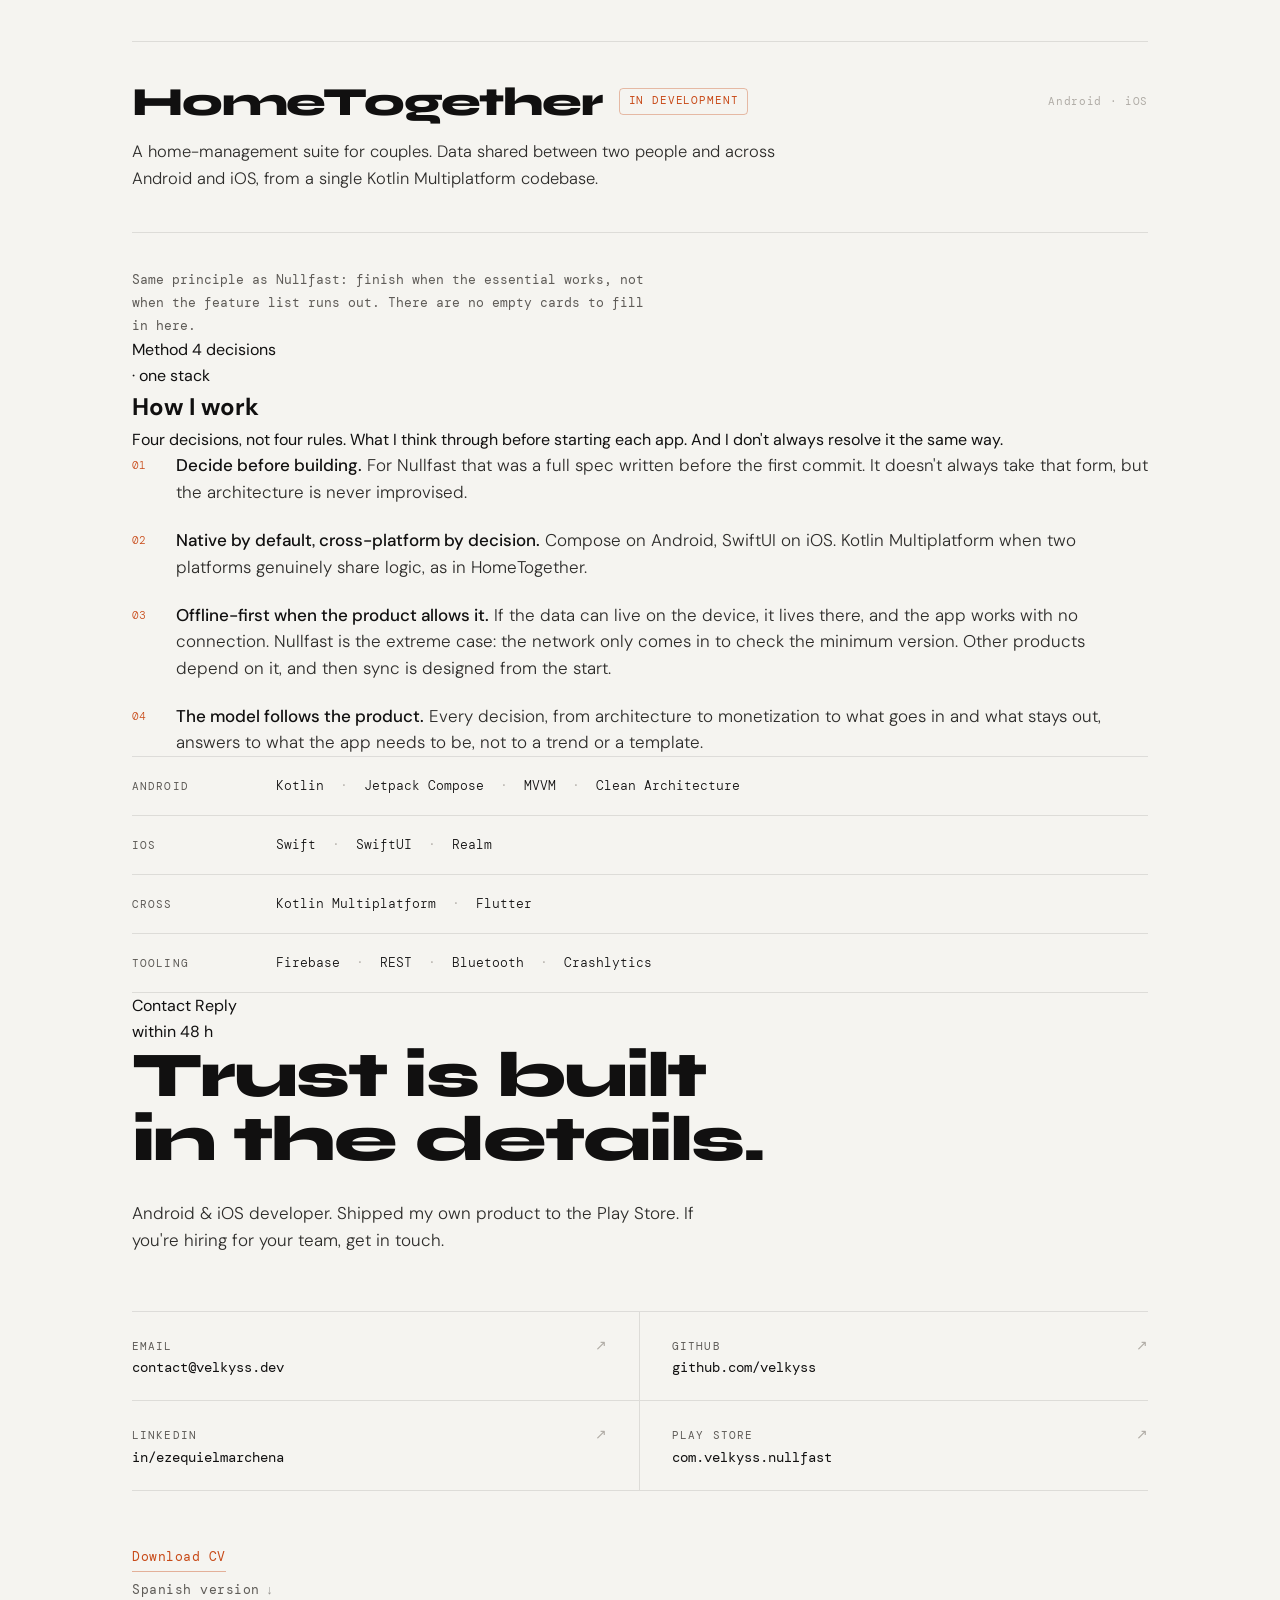
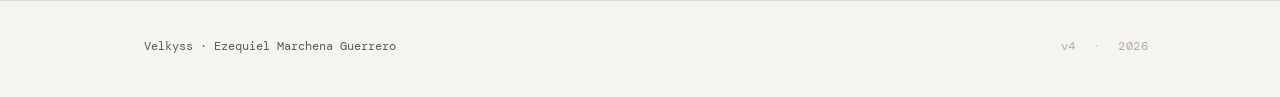
==== commit 8c309933: "fix: corrige palabra destacada en hero" ====
--- a/index.html
+++ b/index.html
@@ -20,13 +20,13 @@
 <meta name="twitter:description" content="Apps nativas para Android e iOS. Productos enfocados, bien definidos y sostenibles.">
 <meta name="twitter:image" content="https://velkyss.dev/assets/og-image.png">
 
-<link rel="icon" type="image/svg+xml" href="assets/symbol-dark.svg">
+<link rel="icon" type="image/svg+xml" href="/assets/symbol-dark.svg">
 
 <link rel="preconnect" href="https://fonts.googleapis.com">
 <link rel="preconnect" href="https://fonts.gstatic.com" crossorigin>
-<link href="https://fonts.googleapis.com/css2?family=Syne:wght@800&family=DM+Sans:wght@300;400;500&family=DM+Mono:wght@300;400;500&display=swap" rel="stylesheet">
-
-<link rel="stylesheet" href="style.css">
+<link href="https://fonts.googleapis.com/css2?family=Syne:wght@700;800&family=DM+Sans:wght@300;400;500&family=DM+Mono:wght@300;400;500&display=swap" rel="stylesheet">
+
+<link rel="stylesheet" href="/style.css">
 
 <script type="application/ld+json">
 {
@@ -53,15 +53,15 @@
 <nav class="top">
   <div class="container">
     <a class="brand" href="#top" aria-label="Velkyss">
-      <img src="assets/symbol-dark.svg" alt="">
+      <img src="/assets/symbol-dark.svg" alt="">
       <span>Velkyss<span class="dot"></span></span>
     </a>
 
     <div class="nav-end">
-      <a class="nav-link" href="#nullfast"><span class="num">01</span><span data-i18n="navCase">Nullfast</span></a>
-      <a class="nav-link" href="#now"><span class="num">02</span><span data-i18n="navNow">ahora</span></a>
-      <a class="nav-link" href="#method"><span class="num">03</span><span data-i18n="navMethod">método</span></a>
-      <a class="nav-link" href="#contact"><span class="num">04</span><span data-i18n="navContact">contacto</span></a>
+      <a class="nav-link" href="#nullfast"><span data-i18n="navCase">Nullfast</span></a>
+      <a class="nav-link" href="#now"><span data-i18n="navNow">ahora</span></a>
+      <a class="nav-link" href="#method"><span data-i18n="navMethod">método</span></a>
+      <a class="nav-link" href="#contact"><span data-i18n="navContact">contacto</span></a>
 
       <div class="nav-sep"></div>
 
@@ -80,10 +80,10 @@
   </div>
 
   <div class="nav-mobile" id="nav-mobile">
-    <a href="#nullfast"><span class="num">01</span><span data-i18n="navCase">Nullfast</span></a>
-    <a href="#now"><span class="num">02</span><span data-i18n="navNow">ahora</span></a>
-    <a href="#method"><span class="num">03</span><span data-i18n="navMethod">método</span></a>
-    <a href="#contact"><span class="num">04</span><span data-i18n="navContact">contacto</span></a>
+    <a href="#nullfast"><span data-i18n="navCase">Nullfast</span></a>
+    <a href="#now"><span data-i18n="navNow">ahora</span></a>
+    <a href="#method"><span data-i18n="navMethod">método</span></a>
+    <a href="#contact"><span data-i18n="navContact">contacto</span></a>
   </div>
 </nav>
 
@@ -91,121 +91,135 @@
 
 <!-- ═══════════════ HERO ═══════════════ -->
 <header class="hero">
-  <div class="container">
+  <div class="container hero-grid">
+    <div class="hero-rail" aria-hidden="true">
+      <div class="hero-rose"><span></span></div>
+    </div>
+
+    <div class="hero-body">
+    <div class="hero-stamp">
+      <span class="hero-stamp-k">velkyss.dev</span>
+      <span class="hero-stamp-line"></span>
+      <span class="hero-stamp-v">spec — Android / iOS</span>
+    </div>
 
     <h1 class="hero-statement" data-i18n-html="heroStatement">
       Apps centradas en lo que importa.<br>
-      <span class="soft">Mi</span> <span class="underline">criterio</span> <span class="soft">está en lo que decido</span> no <span class="soft">construir</span>.
+      <span class="soft">Mi</span> <span class="underline">criterio</span> <span class="soft">está en lo que</span> decido <span class="soft">no construir</span>.
     </h1>
 
-    <div class="hero-meta-row">
-      <div class="meta-l" data-i18n-html="heroMetaL">
-        <strong>Velkyss</strong> es el nombre con el que firmo el trabajo.<br>
-        Detrás hay una persona escribiendo código nativo<br>
-        para Android e iOS.
-      </div>
-      <div class="meta-r" data-i18n-html="heroMetaR">
-        <span class="who">Ezequiel Marchena</span><br>
-        Sanlúcar de Barrameda · ES<br>
-        Activo desde 2019
-      </div>
+    <dl class="hero-spec">
+      <div class="hs-field">
+        <dt>Autor</dt>
+        <dd data-i18n-html="heroMetaR">
+          <span class="who">Ezequiel Marchena</span><br>
+          Sanlúcar de Barrameda · ES<br>
+          Activo desde 2019
+        </dd>
+      </div>
+      <div class="hs-field">
+        <dt>Firma</dt>
+        <dd data-i18n-html="heroMetaL">
+          <strong>Velkyss</strong> es el nombre con el que firmo el trabajo.<br>
+          Detrás hay una persona escribiendo código nativo para Android e iOS.
+        </dd>
+      </div>
+    </dl>
     </div>
   </div>
 </header>
 
-<!-- ═══════════════ 01 · NULLFAST — TARJETA RESUMEN ═══════════════ -->
-<section class="section section-band" id="nullfast">
-  <div class="container">
-
-    <div class="section-eyebrow reveal">
-      <span class="num">01</span>
-      <span class="line"></span>
-      <span data-i18n="projEyebrow">Caso de estudio</span>
-      <span class="meta">2026</span>
-    </div>
-
-    <a class="case-card reveal" href="projects/nullfast/">
-      <div class="case-card-main">
-        <h2 class="case-card-name">Nullfast</h2>
-        <p class="case-card-summary" data-i18n="cardSummary">
-          App de ayuno intermitente para Android. Un temporizador que arranca rápido, un historial que sobrevive al teléfono, y nada más. Sin cuenta, sin nube, sin suscripción.
-        </p>
-        <span class="case-card-cta">
-          <span data-i18n="cardCta">Ver el caso completo</span>
-          <svg viewBox="0 0 14 14" fill="none" stroke="currentColor" stroke-width="1.5" aria-hidden="true"><path d="M3 11L11 3 M11 3H5 M11 3V9"></path></svg>
-        </span>
-      </div>
-      <div class="case-card-meta">
-        <div class="ccm-row"><span class="ccm-k" data-i18n="cardMetaScope">Una persona</span></div>
-        <div class="ccm-row"><span class="ccm-k" data-i18n="cardMetaPlatform">Android · Compose</span></div>
-        <div class="ccm-row"><span class="ccm-status" data-i18n="cardMetaStatus">En Play Store</span></div>
-      </div>
-    </a>
-
+<main class="flow">
+
+<!-- ═══════════════ NULLFAST — TARJETA RESUMEN ═══════════════ -->
+<section class="sec sec-band" id="nullfast">
+  <div class="container sec-grid">
+    <div class="sec-rail reveal">
+      <span class="sec-field" data-i18n="projEyebrow">Caso de estudio</span>
+      <span class="sec-meta">2026</span>
+    </div>
+
+    <div class="sec-body">
+      <a class="case-card reveal" href="/projects/nullfast/">
+        <div class="case-card-main">
+          <h2 class="case-card-name">Nullfast</h2>
+          <p class="case-card-summary" data-i18n="cardSummary">
+            App de ayuno intermitente para Android. Un temporizador que arranca rápido, un historial que sobrevive al teléfono, y nada más. Sin cuenta, sin nube, sin suscripción.
+          </p>
+          <span class="case-card-cta">
+            <span data-i18n="cardCta">Ver el caso completo</span>
+            <svg viewBox="0 0 14 14" fill="none" stroke="currentColor" stroke-width="1.5" aria-hidden="true"><path d="M3 11L11 3 M11 3H5 M11 3V9"></path></svg>
+          </span>
+        </div>
+        <div class="case-card-meta">
+          <div class="ccm-row"><span class="ccm-k" data-i18n="cardMetaScope">Una persona</span></div>
+          <div class="ccm-row"><span class="ccm-k" data-i18n="cardMetaPlatform">Android · Compose</span></div>
+          <div class="ccm-row"><span class="ccm-status" data-i18n="cardMetaStatus">En Play Store</span></div>
+        </div>
+      </a>
+    </div>
   </div>
 </section>
 
-<!-- ═══════════════ 02 · EN QUÉ TRABAJO AHORA ═══════════════ -->
-<section class="section" id="now">
-  <div class="container">
-    <div class="section-eyebrow reveal">
-      <span class="num">02</span>
-      <span class="line"></span>
-      <span data-i18n="nowLabel">Trayectoria</span>
-      <span class="meta" data-i18n="nowMeta">En desarrollo · 2026</span>
-    </div>
-
-    <h2 class="section-title reveal" data-i18n="nowTitle">En qué trabajo ahora</h2>
-    <p class="section-lede reveal" data-i18n="nowIntro">
-      Después de Nullfast, dos productos en desarrollo bajo la misma disciplina. No son apps publicadas todavía; son hacia dónde va el trabajo.
-    </p>
-
-    <div class="trajectory reveal-stagger">
-      <article class="trajectory-item">
-        <div class="trajectory-head">
-          <h3 class="trajectory-name">Triplo</h3>
-          <span class="trajectory-status" data-i18n="triploStatus">En desarrollo</span>
-          <span class="trajectory-plat">Android</span>
-        </div>
-        <p class="trajectory-desc" data-i18n-html="triploDesc">
-          App de planificación de viajes. Cada viaje activa solo los módulos que necesita: equipaje, itinerario, reservas, presupuesto. El resto, fuera.
-        </p>
-      </article>
-
-      <article class="trajectory-item">
-        <div class="trajectory-head">
-          <h3 class="trajectory-name">HomeTogether</h3>
-          <span class="trajectory-status" data-i18n="htStatus">En desarrollo</span>
-          <span class="trajectory-plat">Android · iOS</span>
-        </div>
-        <p class="trajectory-desc" data-i18n-html="htDesc">
-          Suite de gestión doméstica para parejas. Datos compartidos entre dos personas y entre Android e iOS, desde una sola base de código en Kotlin Multiplatform.
-        </p>
-      </article>
-    </div>
-
-    <p class="now-closing reveal" data-i18n="nowClosing">
-      Mismo principio que Nullfast: terminar cuando lo esencial funciona, no cuando se agota la lista de funciones. No hay tarjetas vacías que rellenar aquí.
-    </p>
+<!-- ═══════════════ EN QUÉ TRABAJO AHORA ═══════════════ -->
+<section class="sec" id="now">
+  <div class="container sec-grid">
+    <div class="sec-rail reveal">
+      <span class="sec-field" data-i18n="nowLabel">Trayectoria</span>
+      <span class="sec-meta" data-i18n-html="nowMeta">En desarrollo <br><span class="msep">· </span>2026</span>
+    </div>
+
+    <div class="sec-body">
+      <h2 class="sec-title reveal" data-i18n="nowTitle">En qué trabajo ahora</h2>
+      <p class="sec-lede reveal" data-i18n="nowIntro">
+        Después de Nullfast, dos productos en desarrollo bajo la misma disciplina. No son apps publicadas todavía; son hacia dónde va el trabajo.
+      </p>
+
+      <div class="trajectory reveal-stagger">
+        <article class="trajectory-item">
+          <div class="trajectory-head">
+            <h3 class="trajectory-name">Triplo</h3>
+            <span class="trajectory-status" data-i18n="triploStatus">En desarrollo</span>
+            <span class="trajectory-plat">Android</span>
+          </div>
+          <p class="trajectory-desc" data-i18n-html="triploDesc">
+            App de planificación de viajes. Cada viaje activa solo los módulos que necesita: equipaje, itinerario, reservas, presupuesto. El resto, fuera.
+          </p>
+        </article>
+
+        <article class="trajectory-item">
+          <div class="trajectory-head">
+            <h3 class="trajectory-name">HomeTogether</h3>
+            <span class="trajectory-status" data-i18n="htStatus">En desarrollo</span>
+            <span class="trajectory-plat">Android · iOS</span>
+          </div>
+          <p class="trajectory-desc" data-i18n-html="htDesc">
+            Suite de gestión doméstica para parejas. Datos compartidos entre dos personas y entre Android e iOS, desde una sola base de código en Kotlin Multiplatform.
+          </p>
+        </article>
+      </div>
+
+      <p class="now-closing reveal" data-i18n="nowClosing">
+        Mismo principio que Nullfast: terminar cuando lo esencial funciona, no cuando se agota la lista de funciones. No hay tarjetas vacías que rellenar aquí.
+      </p>
+    </div>
   </div>
 </section>
 
-<!-- ═══════════════ 03 · MÉTODO + STACK ═══════════════ -->
-<section class="section section-band" id="method">
-  <div class="container">
-    <div class="section-eyebrow reveal">
-      <span class="num">03</span>
-      <span class="line"></span>
-      <span data-i18n="methodLabel">Método</span>
-      <span class="meta" data-i18n="methodMeta">Cuatro decisiones · un stack</span>
-    </div>
-
-    <h2 class="section-title reveal" data-i18n="methodTitle">Cómo trabajo</h2>
-    <p class="section-lede reveal" data-i18n="methodLede">
-      Cuatro decisiones, no cuatro reglas. Lo que pienso antes de empezar cada app. Y no siempre lo resuelvo de la misma manera.
-    </p>
-
-    <div class="method-grid">
+<!-- ═══════════════ MÉTODO + STACK ═══════════════ -->
+<section class="sec sec-band" id="method">
+  <div class="container sec-grid">
+    <div class="sec-rail reveal">
+      <span class="sec-field" data-i18n="methodLabel">Método</span>
+      <span class="sec-meta" data-i18n-html="methodMeta">4 decisiones <br><span class="msep">· </span>un stack</span>
+    </div>
+
+    <div class="sec-body">
+      <h2 class="sec-title reveal" data-i18n="methodTitle">Cómo trabajo</h2>
+      <p class="sec-lede reveal" data-i18n="methodLede">
+        Cuatro decisiones, no cuatro reglas. Lo que pienso antes de empezar cada app. Y no siempre lo resuelvo de la misma manera.
+      </p>
+
       <ul class="method-points reveal-stagger">
         <li><span class="n">01</span><span data-i18n-html="m1"><strong>Decidir antes de construir.</strong> En Nullfast fue una spec escrita entera antes del primer commit. No siempre toma esa forma, pero la arquitectura nunca se improvisa.</span></li>
         <li><span class="n">02</span><span data-i18n-html="m2"><strong>Nativo por defecto, cross-platform por decisión.</strong> Compose en Android, SwiftUI en iOS. Kotlin Multiplatform cuando hay dos plataformas que de verdad comparten lógica, como en HomeTogether.</span></li>
@@ -235,72 +249,76 @@
   </div>
 </section>
 
-<!-- ═══════════════ 04 · CONTACTO ═══════════════ -->
-<section class="section" id="contact">
-  <div class="container">
-    <div class="section-eyebrow reveal">
-      <span class="num">04</span>
-      <span class="line"></span>
-      <span data-i18n="contactLabel">Contacto</span>
-      <span class="meta" data-i18n="contactMeta">Respuesta en 48 h</span>
-    </div>
-
-    <h2 class="contact-title reveal" data-i18n-html="contactTitle">
-      La confianza se construye en los detalles.
-    </h2>
-    <p class="contact-sub reveal" data-i18n="contactSub">
-      Desarrollador Android e iOS. Producto propio en la Play Store. Si buscas a alguien para tu equipo, escríbeme.
-    </p>
-
-    <div class="contact-channels reveal-stagger">
-      <a class="channel" href="mailto:contact@velkyss.dev">
-        <span><span class="k">Email</span><br>contact@velkyss.dev</span>
-        <span class="arrow">↗</span>
-      </a>
-      <a class="channel" href="https://github.com/velkyss" target="_blank" rel="noopener">
-        <span><span class="k">GitHub</span><br>github.com/velkyss</span>
-        <span class="arrow">↗</span>
-      </a>
-      <a class="channel" href="https://www.linkedin.com/in/ezequielmarchena/" target="_blank" rel="noopener">
-        <span><span class="k">LinkedIn</span><br>in/ezequielmarchena</span>
-        <span class="arrow">↗</span>
-      </a>
-      <a class="channel" href="https://play.google.com/store/apps/details?id=com.velkyss.nullfast" target="_blank" rel="noopener">
-        <span><span class="k">Play Store</span><br>com.velkyss.nullfast</span>
-        <span class="arrow">↗</span>
-      </a>
-    </div>
-
-    <div class="cv-download">
-      <a data-cv="primary" href="/cv/Ezequiel-Marchena-CV-ES.pdf" download class="result-link">
-        <span data-i18n="cvDownload">Descargar CV</span>
-      </a>
-      <a data-cv="secondary" href="/cv/Ezequiel-Marchena-CV-EN.pdf" download class="cv-alt">
-        <span data-i18n="cvOther">Versión en inglés</span>
-        <span class="cv-alt__arrow" aria-hidden="true">↓</span>
-      </a>
+<!-- ═══════════════ CONTACTO ═══════════════ -->
+<section class="sec" id="contact">
+  <div class="container sec-grid">
+    <div class="sec-rail reveal">
+      <span class="sec-field" data-i18n="contactLabel">Contacto</span>
+      <span class="sec-meta" data-i18n-html="contactMeta">Respuesta <br>en 48 h</span>
+    </div>
+
+    <div class="sec-body">
+      <h2 class="contact-title reveal" data-i18n-html="contactTitle">
+        La confianza se construye en los detalles.
+      </h2>
+      <p class="contact-sub reveal" data-i18n="contactSub">
+        Desarrollador Android e iOS. Producto propio en la Play Store. Si buscas a alguien para tu equipo, escríbeme.
+      </p>
+
+      <div class="contact-channels reveal-stagger">
+        <a class="channel" href="mailto:contact@velkyss.dev">
+          <span><span class="k">Email</span><br>contact@velkyss.dev</span>
+          <span class="arrow">↗</span>
+        </a>
+        <a class="channel" href="https://github.com/velkyss" target="_blank" rel="noopener">
+          <span><span class="k">GitHub</span><br>github.com/velkyss</span>
+          <span class="arrow">↗</span>
+        </a>
+        <a class="channel" href="https://www.linkedin.com/in/ezequielmarchena/" target="_blank" rel="noopener">
+          <span><span class="k">LinkedIn</span><br>in/ezequielmarchena</span>
+          <span class="arrow">↗</span>
+        </a>
+        <a class="channel" href="https://play.google.com/store/apps/details?id=com.velkyss.nullfast" target="_blank" rel="noopener">
+          <span><span class="k">Play Store</span><br>com.velkyss.nullfast</span>
+          <span class="arrow">↗</span>
+        </a>
+      </div>
+
+      <div class="cv-download">
+        <a data-cv="primary" href="/cv/Ezequiel-Marchena-CV-ES.pdf" download class="result-link">
+          <span data-i18n="cvDownload">Descargar CV</span>
+        </a>
+        <a data-cv="secondary" href="/cv/Ezequiel-Marchena-CV-EN.pdf" download class="cv-alt">
+          <span data-i18n="cvOther">Versión en inglés</span>
+          <span class="cv-alt__arrow" aria-hidden="true">↓</span>
+        </a>
+      </div>
     </div>
   </div>
 </section>
+
+</main>
+
+<div class="threshold" aria-hidden="true"></div>
 
 <!-- ═══════════════ FOOTER ═══════════════ -->
 <footer>
   <div class="container">
     <div class="foot-l">
-      <img src="assets/symbol-dark.svg" alt="">
+      <img src="/assets/symbol-dark.svg" alt="">
       <span>Velkyss · Ezequiel Marchena Guerrero</span>
     </div>
     <div class="foot-r">
-      <span>v3</span>
+      <span>v4</span>
       <span class="sep">·</span>
       <span>2026</span>
     </div>
   </div>
 </footer>
 
-<script src="strings.js"></script>
-<script src="i18n.js"></script>
-<script src="theme.js"></script>
-<script src="main.js"></script>
+<script src="/strings.js"></script>
+<script src="/i18n.js"></script>
+<script src="/theme.js"></script>
+<script src="/main.js"></script>
 </body>
 </html>
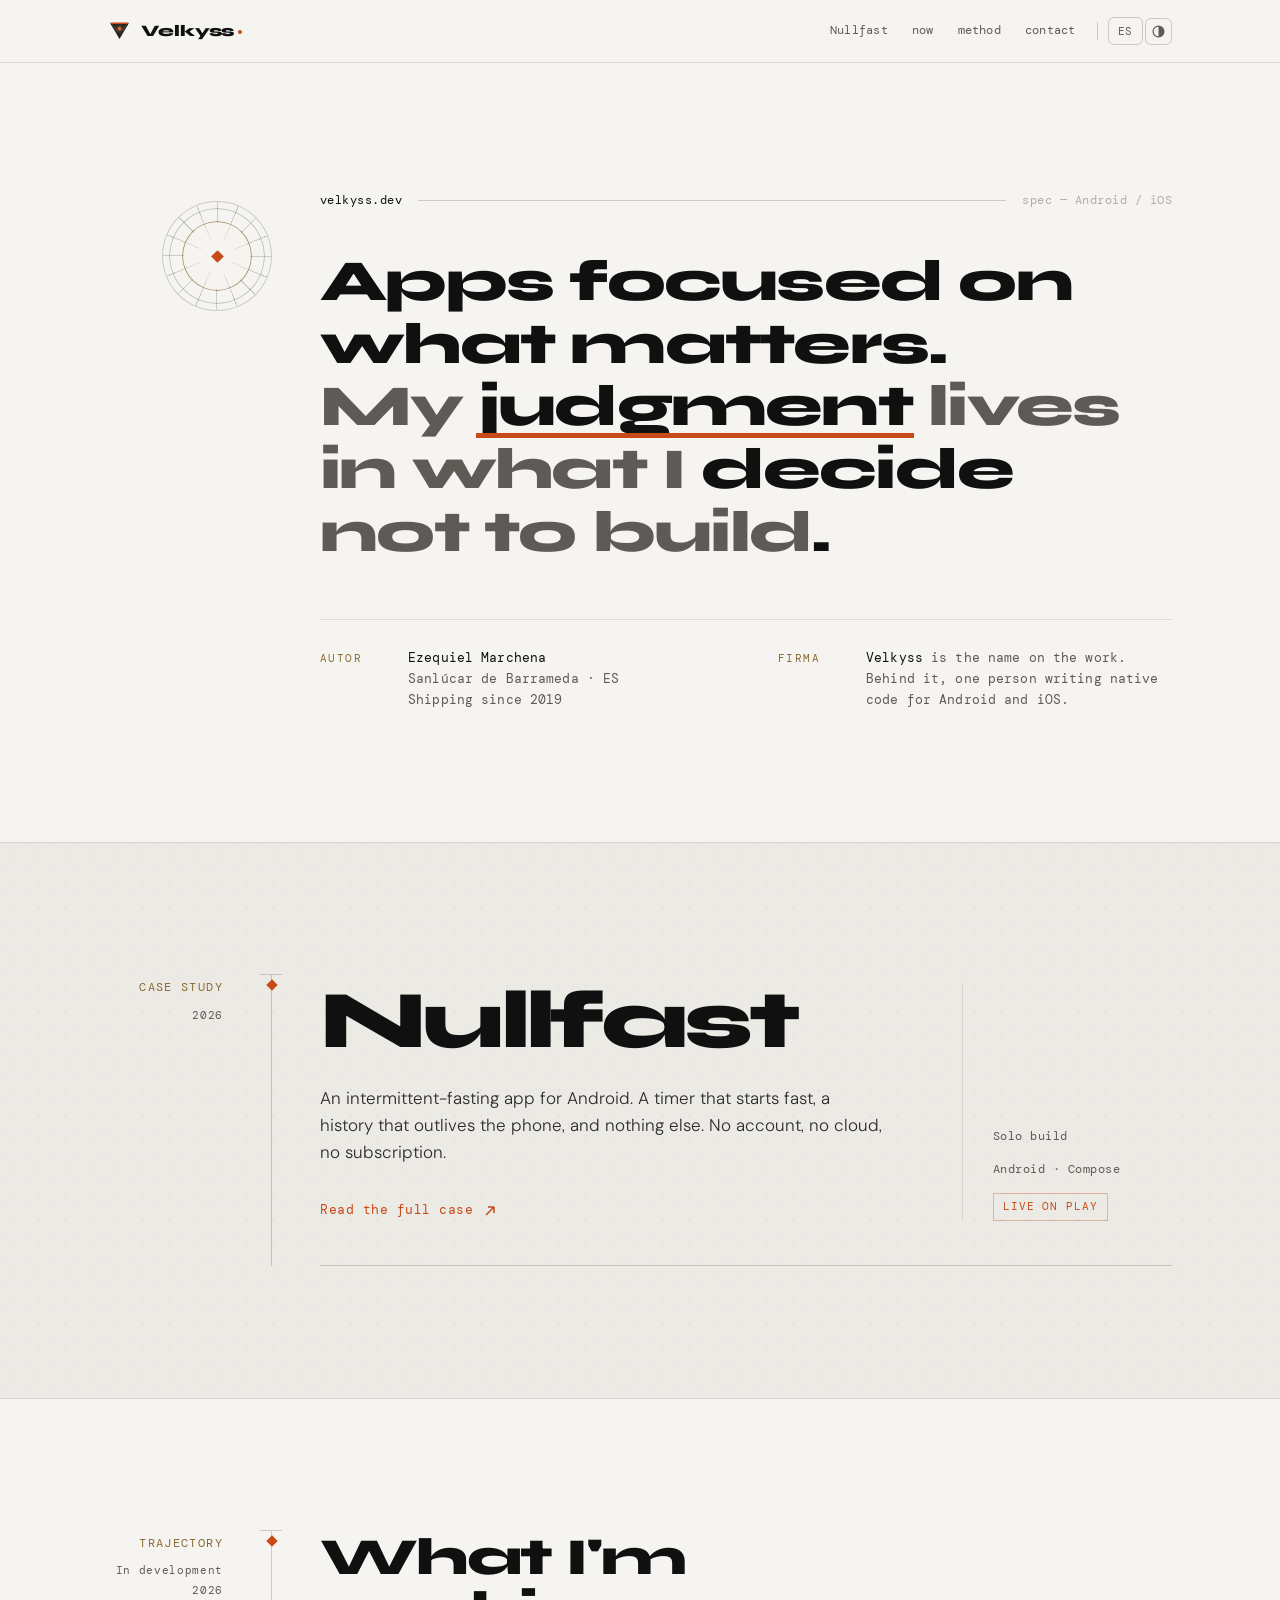
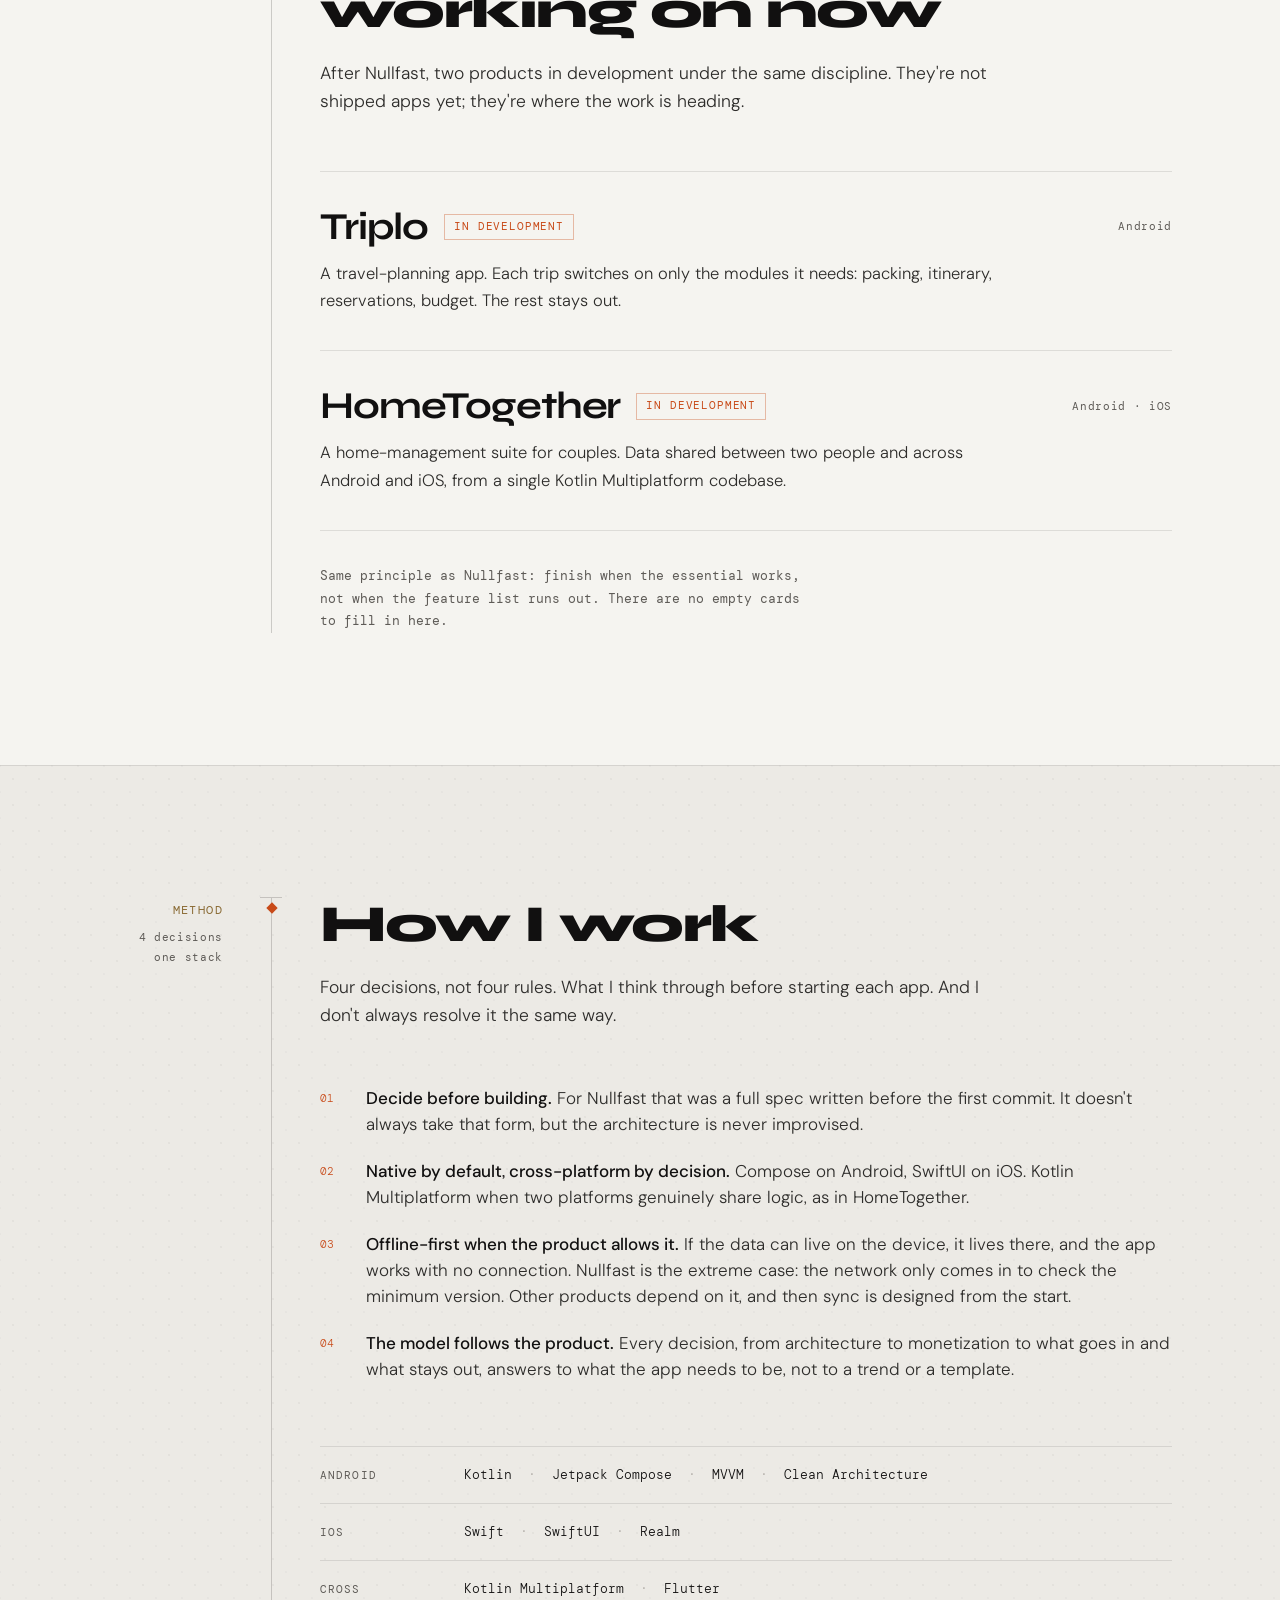
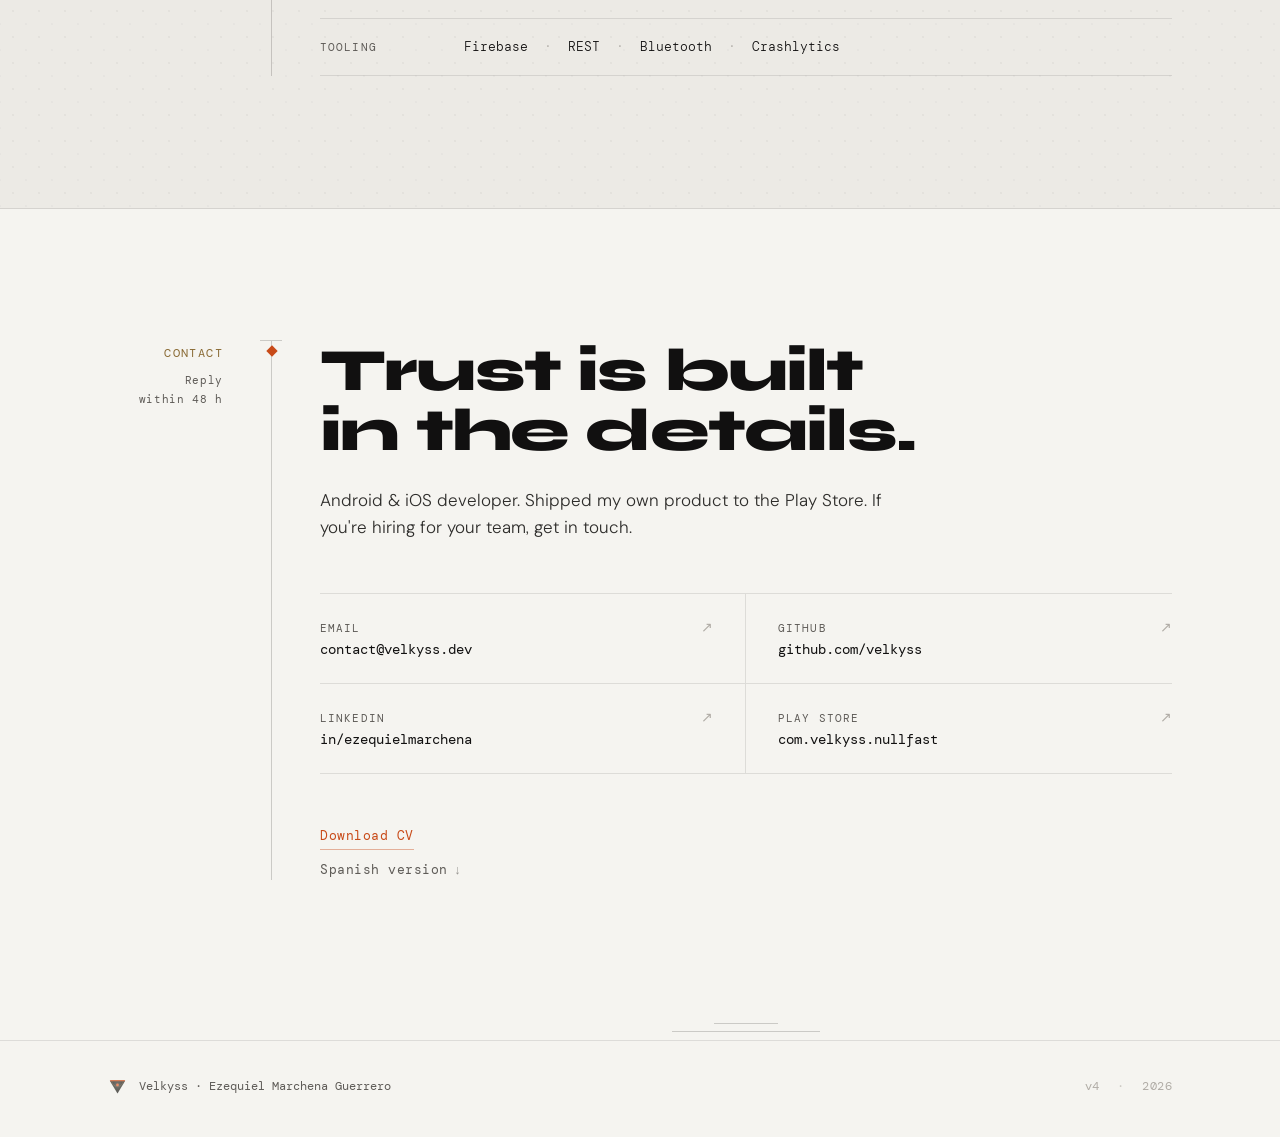
==== commit 57ad1d40: "feat: aligera el logo, añade og-image y mejora contraste/meta - Reemplaza symbol-dark.svg (3,17 MB, " ====
--- a/index.html
+++ b/index.html
@@ -3,6 +3,8 @@
 <head>
 <meta charset="UTF-8">
 <meta name="viewport" content="width=device-width, initial-scale=1.0">
+<meta name="theme-color" content="#0E0D0D" media="(prefers-color-scheme: dark)">
+<meta name="theme-color" content="#F5F4F0" media="(prefers-color-scheme: light)">
 
 <title>Velkyss · Ezequiel Marchena — Desarrollo Android e iOS</title>
 <meta name="description" content="Velkyss es la marca de Ezequiel Marchena, desarrollador de apps nativas para Android e iOS. Productos enfocados, bien definidos y sostenibles.">
@@ -20,7 +22,7 @@
 <meta name="twitter:description" content="Apps nativas para Android e iOS. Productos enfocados, bien definidos y sostenibles.">
 <meta name="twitter:image" content="https://velkyss.dev/assets/og-image.png">
 
-<link rel="icon" type="image/svg+xml" href="/assets/symbol-dark.svg">
+<link rel="icon" type="image/svg+xml" href="/assets/favicon.svg">
 
 <link rel="preconnect" href="https://fonts.googleapis.com">
 <link rel="preconnect" href="https://fonts.gstatic.com" crossorigin>
@@ -53,7 +55,7 @@
 <nav class="top">
   <div class="container">
     <a class="brand" href="#top" aria-label="Velkyss">
-      <img src="/assets/symbol-dark.svg" alt="">
+      <img src="/assets/symbol.svg" alt="">
       <span>Velkyss<span class="dot"></span></span>
     </a>
 
@@ -305,7 +307,7 @@
 <footer>
   <div class="container">
     <div class="foot-l">
-      <img src="/assets/symbol-dark.svg" alt="">
+      <img src="/assets/symbol.svg" alt="">
       <span>Velkyss · Ezequiel Marchena Guerrero</span>
     </div>
     <div class="foot-r">
--- a/style.css
+++ b/style.css
@@ -1,5 +1,7 @@
 /* ════════════════════════════════════════════════════════════════
-   velkyss.dev — portfolio técnico de Ezequiel Marchena
+   velkyss.dev — v4 «Especificación»
+   Rail de changelog + lenguaje arquitectónico (rosetón, gilt,
+   teselas, corbeles) + Ember = decisión. Tokens de marca.
    ════════════════════════════════════════════════════════════════ */
 
 :root {
@@ -15,10 +17,13 @@
   --fog-faint:  #4A4744;
   --accent:     #C84A18;
   --accent-hi:  #E5622E;
-
-  --container:  1080px;
-  --gutter:     32px;
-  --section-y:  140px;
+  --gilt:       #A9854D;   /* bizantino: metal de las inscripciones, nunca de la acción */
+
+  --container:  1120px;
+  --gutter:     28px;
+  --rail:       164px;      /* ancho de la columna-margen (spec rail) */
+  --rail-gap:   48px;       /* separación rail → contenido */
+  --section-y:  132px;
 
   --font-display: "Syne", system-ui, sans-serif;
   --font-body:    "DM Sans", system-ui, sans-serif;
@@ -36,6 +41,7 @@
   --fog-dim:   #2D2C2A;
   --fog-mute:  #5E5B57;
   --fog-faint: #B0ACA6;
+  --gilt:      #8A6B35;
 }
 
 * { box-sizing: border-box; margin: 0; padding: 0; }
@@ -54,37 +60,14 @@
   transition: background-color .4s ease, color .4s ease;
 }
 
-::selection { background: var(--accent); color: var(--fog); }
+::selection { background: var(--accent); color: #fff; }
 
 a { color: inherit; text-decoration: none; }
 
-/* ─── reveal on scroll ────────────────────────────────────────────── */
-.reveal {
-  opacity: 0;
-  transform: translateY(20px);
-  transition: opacity .9s cubic-bezier(0.16, 1, 0.3, 1),
-              transform .9s cubic-bezier(0.16, 1, 0.3, 1);
-  will-change: opacity, transform;
-}
-.reveal.in {
-  opacity: 1;
-  transform: translateY(0);
-}
-.reveal-stagger > * {
-  opacity: 0;
-  transform: translateY(16px);
-  transition: opacity .7s cubic-bezier(0.16, 1, 0.3, 1),
-              transform .7s cubic-bezier(0.16, 1, 0.3, 1);
-}
-.reveal-stagger.in > *:nth-child(1) { transition-delay: 0ms;   }
-.reveal-stagger.in > *:nth-child(2) { transition-delay: 80ms;  }
-.reveal-stagger.in > *:nth-child(3) { transition-delay: 160ms; }
-.reveal-stagger.in > *:nth-child(4) { transition-delay: 240ms; }
-.reveal-stagger.in > *:nth-child(5) { transition-delay: 320ms; }
-.reveal-stagger.in > *:nth-child(6) { transition-delay: 400ms; }
-.reveal-stagger.in > * {
-  opacity: 1;
-  transform: translateY(0);
+:focus-visible {
+  outline: 2px solid var(--accent-hi);
+  outline-offset: 3px;
+  border-radius: 2px;
 }
 
 .container {
@@ -95,36 +78,54 @@
 
 section[id], header[id] { scroll-margin-top: 84px; }
 
-/* ─── nav ─────────────────────────────────────────────────────────── */
+/* ─── reveal on scroll ────────────────────────────────────────────── */
+.reveal {
+  opacity: 0;
+  transform: translateY(18px);
+  transition: opacity .8s cubic-bezier(0.16, 1, 0.3, 1),
+              transform .8s cubic-bezier(0.16, 1, 0.3, 1);
+}
+.reveal.in { opacity: 1; transform: translateY(0); }
+
+.reveal-stagger > * {
+  opacity: 0;
+  transform: translateY(14px);
+  transition: opacity .7s cubic-bezier(0.16, 1, 0.3, 1),
+              transform .7s cubic-bezier(0.16, 1, 0.3, 1);
+}
+.reveal-stagger.in > *:nth-child(1) { transition-delay: 0ms;   }
+.reveal-stagger.in > *:nth-child(2) { transition-delay: 70ms;  }
+.reveal-stagger.in > *:nth-child(3) { transition-delay: 140ms; }
+.reveal-stagger.in > *:nth-child(4) { transition-delay: 210ms; }
+.reveal-stagger.in > *:nth-child(5) { transition-delay: 280ms; }
+.reveal-stagger.in > *:nth-child(6) { transition-delay: 350ms; }
+.reveal-stagger.in > * { opacity: 1; transform: translateY(0); }
+
+/* ═══════════════ NAV ═══════════════ */
 nav.top {
   position: sticky;
   top: 0;
   z-index: 50;
-  background: color-mix(in oklab, var(--ink) 88%, transparent);
+  background: color-mix(in oklab, var(--ink) 86%, transparent);
   backdrop-filter: saturate(140%) blur(12px);
   -webkit-backdrop-filter: saturate(140%) blur(12px);
   border-bottom: 1px solid var(--line);
   transition: background-color .3s ease, border-color .3s ease;
-  animation: nav-enter .7s cubic-bezier(0.16, 1, 0.3, 1) both;
 }
 nav.top.scrolled {
-  background: color-mix(in oklab, var(--ink) 96%, transparent);
+  background: color-mix(in oklab, var(--ink) 95%, transparent);
   border-bottom-color: var(--line-2);
 }
 nav.top .container {
-  height: 60px;
+  height: 62px;
   display: flex;
   align-items: center;
   justify-content: space-between;
   gap: 24px;
   transition: height .3s ease;
 }
-nav.top.scrolled .container { height: 52px; }
-
-@keyframes nav-enter {
-  from { opacity: 0; }
-  to { opacity: 1; }
-}
+nav.top.scrolled .container { height: 54px; }
+
 .brand {
   display: flex;
   align-items: center;
@@ -137,39 +138,30 @@
 }
 .brand:hover { opacity: 0.85; }
 .brand img {
-  height: 22px;
-  width: auto;
-  display: block;
+  height: 22px; width: auto; display: block;
   transition: transform .4s cubic-bezier(0.16, 1, 0.3, 1);
 }
 .brand:hover img { transform: rotate(-8deg); }
 .brand .dot {
-  width: 4px; height: 4px;
-  border-radius: 50%;
-  background: var(--accent);
-  display: inline-block;
-  margin-left: 4px;
-  vertical-align: middle;
-}
-
-.nav-end { display: flex; align-items: center; gap: 4px; }
+  width: 4px; height: 4px; border-radius: 50%;
+  background: var(--accent); display: inline-block;
+  margin-left: 4px; vertical-align: middle;
+}
+
+.nav-end { display: flex; align-items: center; gap: 2px; }
 .nav-link {
   font-family: var(--font-mono);
-  font-size: 11.5px;
-  font-weight: 400;
-  letter-spacing: 0.06em;
-  color: var(--fog-mute);
-  padding: 8px 12px;
-  border-radius: 6px;
+  font-size: 12px;
+  letter-spacing: 0.02em;
+  color: var(--fog-mute);
+  padding: 8px 11px;
   transition: color .2s ease;
   position: relative;
 }
 .nav-link::after {
   content: "";
   position: absolute;
-  left: 12px;
-  right: 12px;
-  bottom: 4px;
+  left: 11px; right: 11px; bottom: 5px;
   height: 1px;
   background: var(--accent);
   transform: scaleX(0);
@@ -178,12 +170,10 @@
 }
 .nav-link:hover { color: var(--fog); }
 .nav-link:hover::after { transform: scaleX(1); }
-.nav-link .num { color: var(--fog-faint); margin-right: 6px; }
 
 .nav-toggle {
   font-family: var(--font-mono);
   font-size: 11px;
-  font-weight: 400;
   letter-spacing: 0.06em;
   color: var(--fog-mute);
   background: transparent;
@@ -194,16 +184,13 @@
   display: inline-flex;
   align-items: center;
   justify-content: center;
-  gap: 6px;
   transition: color .15s, border-color .15s;
 }
 .nav-toggle:hover { color: var(--fog); border-color: var(--fog-mute); }
 .nav-toggle-icon { padding: 6px; }
 .nav-toggle-icon svg { width: 13px; height: 13px; display: block; }
-
-.nav-sep { width: 1px; height: 18px; background: var(--line-2); margin: 0 6px; }
-
-/* hamburger */
+.nav-sep { width: 1px; height: 18px; background: var(--line-2); margin: 0 8px; }
+
 .nav-burger {
   display: none;
   flex-direction: column;
@@ -217,9 +204,7 @@
   cursor: pointer;
 }
 .nav-burger span {
-  display: block;
-  width: 14px; height: 1.5px;
-  margin: 0 auto;
+  display: block; width: 14px; height: 1.5px; margin: 0 auto;
   background: var(--fog-mute);
   transition: transform .22s ease, opacity .15s ease;
 }
@@ -238,7 +223,7 @@
 .nav-mobile a {
   font-family: var(--font-mono);
   font-size: 13px;
-  letter-spacing: 0.06em;
+  letter-spacing: 0.04em;
   color: var(--fog-mute);
   padding: 14px 0;
   border-bottom: 1px solid var(--line);
@@ -246,13 +231,725 @@
 }
 .nav-mobile a:last-child { border-bottom: 0; }
 .nav-mobile a:hover { color: var(--fog); }
-.nav-mobile a .num { color: var(--fog-faint); margin-right: 10px; }
-
-/* ─── hero ────────────────────────────────────────────────────────── */
+
+/* ═══════════════ HERO ═══════════════ */
 .hero {
-  padding-top: 140px;
+  padding-top: 128px;
   padding-bottom: var(--section-y);
 }
+
+/* misma retícula que las secciones: el margen del hero es la ventana,
+   su jamba derecha cae sobre la vertical del rail del resto de la página */
+.hero-grid {
+  display: grid;
+  grid-template-columns: var(--rail) 1fr;
+  align-items: stretch;
+}
+.hero-rail { position: relative; }
+.hero-body { padding-left: var(--rail-gap); min-width: 0; }
+
+/* rosetón: tracería radial en dos coronas desfasadas, anillo dorado
+   y el ascua como óculo central. Círculo — masa ornamental, no objeto. */
+.hero-rose {
+  position: absolute;
+  top: 10px; right: 0;
+  width: 110px; height: 110px;
+  border: 1px solid var(--line-2);
+  border-radius: 50%;
+  /* doble llanta: segundo anillo perimetral, tracería de placa */
+  background: radial-gradient(circle closest-side,
+    transparent 0 86%, var(--line-2) 87% 88%, transparent 89%);
+  animation: fade-in 1.4s ease .5s both;
+}
+.hero-rose::before {           /* corona exterior: 16 radios finos */
+  content: "";
+  position: absolute;
+  inset: 0;
+  border-radius: 50%;
+  background: repeating-conic-gradient(var(--line-2) 0 1.3deg, transparent 1.3deg 22.5deg);
+  -webkit-mask: radial-gradient(circle closest-side, transparent 0 61%, #000 62%);
+  mask: radial-gradient(circle closest-side, transparent 0 61%, #000 62%);
+}
+.hero-rose::after {            /* corona interior: 8 radios y anillo gilt */
+  content: "";
+  position: absolute;
+  inset: 19px;
+  border: 1px solid color-mix(in oklab, var(--gilt) 70%, transparent);
+  border-radius: 50%;
+  background: repeating-conic-gradient(from 22.5deg, var(--line) 0 2deg, transparent 2deg 45deg);
+  -webkit-mask: radial-gradient(circle closest-side, transparent 0 50%, #000 51%);
+  mask: radial-gradient(circle closest-side, transparent 0 50%, #000 51%);
+}
+.hero-rose > span {            /* óculo: la hoguera en el corazón */
+  position: absolute;
+  left: 50%; top: 50%;
+  width: 9px; height: 9px;
+  margin: -4.5px 0 0 -4.5px;
+  background: var(--accent);
+  transform: rotate(45deg);
+  animation: fade-in .8s ease .9s both,
+             ember-breathe 4.5s ease-in-out 1.7s infinite;
+}
+@keyframes ember-breathe {
+  0%, 100% { opacity: 1;   box-shadow: 0 0 20px 3px color-mix(in oklab, var(--accent) 55%, transparent); }
+  50%      { opacity: .65; box-shadow: 0 0 10px 1px color-mix(in oklab, var(--accent) 28%, transparent); }
+}
+
+/* stamp — cabecera tipo spec */
+.hero-stamp {
+  display: flex;
+  align-items: center;
+  gap: 16px;
+  font-family: var(--font-mono);
+  font-size: 12px;
+  letter-spacing: 0.04em;
+  color: var(--fog-mute);
+  margin-bottom: 40px;
+  animation: fade-in .8s ease .1s both;
+}
+.hero-stamp-k { color: var(--fog); }
+.hero-stamp-line { flex: 1; height: 1px; background: var(--line-2); }
+.hero-stamp-v { color: var(--fog-faint); }
+
+@keyframes fade-in { from { opacity: 0; } to { opacity: 1; } }
+
+.hero-statement {
+  font-family: var(--font-display);
+  font-weight: 800;
+  font-size: clamp(34px, 4.7vw, 58px);
+  line-height: 1.08;
+  letter-spacing: -0.03em;
+  max-width: 21ch;
+  color: var(--fog);
+  text-wrap: balance;
+  animation: hero-line .9s cubic-bezier(0.16, 1, 0.3, 1) .18s both;
+}
+@keyframes hero-line {
+  from { opacity: 0; transform: translateY(26px); }
+  to   { opacity: 1; transform: translateY(0); }
+}
+.hero-statement .soft { color: var(--fog-mute); }
+
+/* Ember = decisión: la marca sobre «criterio». Trazo que se dibuja. */
+.hero-statement .underline {
+  color: var(--fog);
+  position: relative;
+  white-space: nowrap;
+}
+.hero-statement .underline::after {
+  content: "";
+  position: absolute;
+  left: -0.04em; right: -0.04em;
+  bottom: 0.06em;
+  height: 0.09em;
+  background: var(--accent);
+  transform: scaleX(0);
+  transform-origin: left center;
+  animation: mark-draw 1s cubic-bezier(0.16, 1, 0.3, 1) 1.1s both;
+}
+@keyframes mark-draw {
+  from { transform: scaleX(0); }
+  to   { transform: scaleX(1); }
+}
+
+/* ficha de metadatos del hero */
+.hero-spec {
+  margin-top: 56px;
+  display: grid;
+  grid-template-columns: 1fr 1fr;
+  gap: 40px 64px;
+  border-top: 1px solid var(--line);
+  padding-top: 28px;
+  animation: fade-in .8s cubic-bezier(0.16, 1, 0.3, 1) .6s both;
+}
+.hs-field { display: grid; grid-template-columns: 68px 1fr; gap: 20px; align-items: start; }
+.hs-field dt {
+  font-family: var(--font-mono);
+  font-size: 10.5px;
+  letter-spacing: 0.14em;
+  text-transform: uppercase;
+  color: var(--gilt);
+  padding-top: 3px;
+}
+.hs-field dd {
+  font-family: var(--font-mono);
+  font-size: 12.5px;
+  line-height: 1.65;
+  color: var(--fog-mute);
+  letter-spacing: 0.01em;
+}
+.hs-field dd .who,
+.hs-field dd strong { color: var(--fog); font-weight: 400; }
+
+/* ═══════════════ SECCIONES · rail de changelog ═══════════════ */
+.sec { position: relative; padding: var(--section-y) 0; }
+.sec-band {
+  background-color: var(--ink-2);
+  /* teselas bizantinas: doble retícula de puntos desfasada media celda */
+  background-image:
+    radial-gradient(color-mix(in oklab, var(--fog) 4%, transparent) 1px, transparent 1.5px),
+    radial-gradient(color-mix(in oklab, var(--fog) 2.5%, transparent) 1px, transparent 1.5px);
+  background-size: 26px 26px, 26px 26px;
+  background-position: 0 0, 13px 13px;
+  border-top: 1px solid var(--line);
+  border-bottom: 1px solid var(--line);
+}
+
+.sec-grid {
+  display: grid;
+  grid-template-columns: var(--rail) 1fr;
+  align-items: stretch;
+}
+
+/* columna-margen: etiqueta + línea vertical + nodo Ember */
+.sec-rail {
+  position: relative;
+  border-right: 1px solid var(--line-2);
+  padding: 4px var(--rail-gap) 0 0;
+  text-align: right;
+}
+.sec-rail::after {           /* nodo del changelog, rombo como el óculo */
+  content: "";
+  position: absolute;
+  right: -4.5px; top: 6px;
+  width: 8px; height: 8px;
+  background: var(--accent);
+  transform: rotate(45deg);
+}
+.sec-rail::before {          /* capitel: la columna remata en horizontal */
+  content: "";
+  position: absolute;
+  right: -11px; top: -1px;
+  width: 22px; height: 1px;
+  background: var(--line-2);
+}
+.sec-field {
+  display: block;
+  font-family: var(--font-mono);
+  font-size: 11.5px;
+  letter-spacing: 0.12em;
+  text-transform: uppercase;
+  color: var(--gilt);
+}
+.sec-meta {
+  display: block;
+  margin-top: 8px;
+  font-family: var(--font-mono);
+  font-size: 11px;
+  letter-spacing: 0.06em;
+  line-height: 1.75;
+  color: var(--fog-mute);   /* informativo (estado · año): AA sobre basalt/ash */
+}
+/* el separador · solo existe en la variante móvil de una línea */
+.sec-meta .msep { display: none; }
+
+.sec-body { padding-left: var(--rail-gap); min-width: 0; }
+
+.sec-title {
+  font-family: var(--font-display);
+  font-weight: 800;
+  font-size: clamp(32px, 4.4vw, 52px);
+  letter-spacing: -0.03em;
+  line-height: 1.02;
+  color: var(--fog);
+  margin-bottom: 22px;
+  text-wrap: balance;
+}
+.sec-lede {
+  font-size: 17.5px;
+  font-weight: 300;
+  line-height: 1.6;
+  color: var(--fog-dim);
+  max-width: 58ch;
+  margin-bottom: 56px;
+  text-wrap: pretty;
+}
+
+/* ─── Nullfast — tarjeta resumen ─────────────────────────────────── */
+.case-card {
+  display: grid;
+  grid-template-columns: 1fr 210px;
+  gap: 56px;
+  align-items: stretch;
+  padding: 8px 0 44px;
+  border-bottom: 1px solid var(--line-2);
+  transition: border-color .3s ease;
+}
+.case-card:hover { border-color: var(--fog-faint); }
+.case-card-main { display: flex; flex-direction: column; align-items: flex-start; }
+.case-card-name {
+  font-family: var(--font-display);
+  font-weight: 800;
+  font-size: clamp(44px, 6.4vw, 82px);
+  letter-spacing: -0.045em;
+  line-height: 0.92;
+  color: var(--fog);
+  margin-bottom: 26px;
+  transition: color .25s ease;
+}
+.case-card:hover .case-card-name { color: var(--accent-hi); }
+.case-card-summary {
+  font-size: 17px;
+  font-weight: 300;
+  line-height: 1.6;
+  color: var(--fog-dim);
+  max-width: 54ch;
+  margin-bottom: 34px;
+  text-wrap: pretty;
+}
+.case-card-cta {
+  display: inline-flex;
+  align-items: center;
+  gap: 10px;
+  margin-top: auto;
+  font-family: var(--font-mono);
+  font-size: 13px;
+  letter-spacing: 0.04em;
+  color: var(--accent);
+}
+.case-card-cta svg { width: 14px; height: 14px; transition: transform .3s cubic-bezier(0.16, 1, 0.3, 1); }
+.case-card:hover .case-card-cta svg { transform: translate(3px, -3px); }
+
+.case-card-meta {
+  display: flex;
+  flex-direction: column;
+  justify-content: flex-end;
+  gap: 14px;
+  border-left: 1px solid var(--line);
+  padding-left: 30px;
+}
+.ccm-row { display: flex; }
+.ccm-k { font-family: var(--font-mono); font-size: 12px; letter-spacing: 0.04em; color: var(--fog-mute); }
+.ccm-status {
+  font-family: var(--font-mono);
+  font-size: 11px;
+  letter-spacing: 0.08em;
+  text-transform: uppercase;
+  color: var(--accent);
+  border: 1px solid color-mix(in oklab, var(--accent) 35%, transparent);
+  border-radius: 0;      /* tablilla tallada, sin radio */
+  padding: 4px 9px;
+  align-self: flex-start;
+}
+
+/* ─── trayectoria ────────────────────────────────────────────────── */
+.trajectory { border-top: 1px solid var(--line); }
+.trajectory-item { padding: 36px 0; border-bottom: 1px solid var(--line); }
+.trajectory-head {
+  display: flex; align-items: center; gap: 16px; flex-wrap: wrap; margin-bottom: 14px;
+}
+.trajectory-name {
+  font-family: var(--font-display);
+  font-weight: 700;
+  font-size: clamp(26px, 3.2vw, 38px);
+  letter-spacing: -0.03em;
+  line-height: 1;
+  color: var(--fog);
+}
+.trajectory-status {
+  font-family: var(--font-mono);
+  font-size: 10.5px;
+  letter-spacing: 0.08em;
+  text-transform: uppercase;
+  color: var(--accent);
+  border: 1px solid color-mix(in oklab, var(--accent) 35%, transparent);
+  border-radius: 0;
+  padding: 4px 9px;
+}
+.trajectory-plat {
+  font-family: var(--font-mono);
+  font-size: 11px;
+  letter-spacing: 0.06em;
+  color: var(--fog-mute);   /* informativo (plataforma): AA sobre basalt/ash */
+  margin-left: auto;
+}
+.trajectory-desc {
+  font-size: 16.5px;
+  font-weight: 300;
+  line-height: 1.65;
+  color: var(--fog-dim);
+  max-width: 62ch;
+  text-wrap: pretty;
+}
+.trajectory-desc strong { color: var(--fog); font-weight: 500; }
+.now-closing {
+  margin-top: 34px;
+  font-family: var(--font-mono);
+  font-size: 13px;
+  line-height: 1.75;
+  color: var(--fog-mute);
+  max-width: 62ch;
+}
+
+/* ─── método + stack ─────────────────────────────────────────────── */
+.method-points { list-style: none; display: grid; gap: 20px; margin-bottom: 64px; }
+.method-points li {
+  display: grid;
+  grid-template-columns: 30px 1fr;
+  gap: 16px;
+  font-size: 17px;
+  font-weight: 300;
+  line-height: 1.55;
+  color: var(--fog-dim);
+}
+.method-points .n { font-family: var(--font-mono); font-size: 11px; color: var(--accent); padding-top: 5px; }
+.method-points strong { color: var(--fog); font-weight: 500; }
+
+.stack-table { border-top: 1px solid var(--line); }
+.stack-row {
+  display: grid;
+  grid-template-columns: 120px 1fr;
+  gap: 24px;
+  padding: 17px 0;
+  border-bottom: 1px solid var(--line);
+  align-items: baseline;
+}
+.stack-row .role {
+  font-family: var(--font-mono);
+  font-size: 11px;
+  letter-spacing: 0.1em;
+  text-transform: uppercase;
+  color: var(--fog-mute);
+}
+.stack-row .items {
+  font-family: var(--font-mono);
+  font-size: 13px;
+  color: var(--fog);
+  line-height: 1.7;
+  font-weight: 300;
+}
+.stack-row .items .sep { color: var(--fog-faint); margin: 0 8px; }
+
+/* ─── contacto ───────────────────────────────────────────────────── */
+.contact-title {
+  font-family: var(--font-display);
+  font-weight: 800;
+  font-size: clamp(36px, 5vw, 60px);
+  letter-spacing: -0.03em;
+  line-height: 1.0;
+  color: var(--fog);
+  max-width: 17ch;
+  text-wrap: balance;
+}
+.contact-sub {
+  font-size: 17px;
+  font-weight: 300;
+  color: var(--fog-dim);
+  line-height: 1.6;
+  max-width: 50ch;
+  margin: 26px 0 52px;
+}
+.contact-channels { display: grid; grid-template-columns: 1fr 1fr; border-top: 1px solid var(--line); }
+.channel {
+  display: flex;
+  align-items: baseline;
+  justify-content: space-between;
+  gap: 24px;
+  padding: 22px 0;
+  border-bottom: 1px solid var(--line);
+  font-family: var(--font-mono);
+  font-size: 14px;
+  color: var(--fog);
+  transition: color .15s;
+}
+.channel:nth-child(odd)  { padding-right: 32px; border-right: 1px solid var(--line); }
+.channel:nth-child(even) { padding-left: 32px; }
+.channel:hover { color: var(--accent-hi); }
+.channel:hover .arrow { transform: translate(2px, -2px); color: var(--accent); }
+.channel .k { font-size: 11px; letter-spacing: 0.1em; text-transform: uppercase; color: var(--fog-mute); }
+.channel .arrow { display: inline-block; transition: transform .25s ease, color .15s; color: var(--fog-faint); }
+
+.result-link {
+  display: inline-flex;
+  align-items: center;
+  gap: 10px;
+  font-family: var(--font-mono);
+  font-size: 13px;
+  letter-spacing: 0.04em;
+  color: var(--accent);
+  border-bottom: 1px solid color-mix(in oklab, var(--accent) 40%, transparent);
+  padding-bottom: 3px;
+  transition: color .15s, border-color .15s;
+}
+.result-link:hover { color: var(--accent-hi); border-color: var(--accent-hi); }
+
+.cv-download { display: flex; flex-direction: column; align-items: flex-start; gap: 0.6rem; margin-top: 52px; }
+.cv-alt {
+  display: inline-flex;
+  align-items: center;
+  gap: 6px;
+  font-family: var(--font-mono);
+  font-size: 0.8rem;
+  letter-spacing: 0.04em;
+  color: var(--fog-mute);
+  transition: color .15s ease;
+}
+.cv-alt:hover { color: var(--accent-hi); }
+.cv-alt__arrow { color: inherit; opacity: 0.6; transition: transform .25s ease, opacity .15s ease; }
+.cv-alt:hover .cv-alt__arrow { transform: translateY(2px); opacity: 1; }
+
+/* ═══════════════ PÁGINA DE PROYECTO (nullfast) ═══════════════ */
+.proj-hero { padding-top: 112px; padding-bottom: 96px; }
+
+/* rosetón menor: la capilla frente a la catedral del home */
+.rose-minor { width: 72px; height: 72px; top: 8px; }
+.rose-minor::after { inset: 13px; }
+
+.nav-back { display: inline-flex; align-items: center; gap: 9px; }
+.nav-back svg {
+  width: 16px; height: 7px;
+  transition: transform .3s cubic-bezier(0.16, 1, 0.3, 1);
+}
+.nav-back:hover svg { transform: translateX(-3px); }
+
+.proj-title {
+  font-family: var(--font-display);
+  font-weight: 800;
+  font-size: clamp(56px, 9vw, 112px);
+  letter-spacing: -0.045em;
+  line-height: 0.95;
+  color: var(--fog);
+  view-transition-name: nullfast-title;
+  animation: hero-line .9s cubic-bezier(0.16, 1, 0.3, 1) .18s both;
+}
+.proj-tags {
+  margin-top: 20px;
+  font-family: var(--font-mono);
+  font-size: 12.5px;
+  letter-spacing: 0.04em;
+  color: var(--fog-mute);
+  animation: fade-in .8s ease .45s both;
+}
+.proj-tags .sep { color: var(--fog-faint); margin: 0 8px; }
+.proj-intro {
+  margin-top: 30px;
+  font-size: 17.5px;
+  font-weight: 300;
+  line-height: 1.6;
+  color: var(--fog-dim);
+  max-width: 58ch;
+  text-wrap: pretty;
+  animation: fade-in .8s cubic-bezier(0.16, 1, 0.3, 1) .6s both;
+}
+
+/* capturas: nichos con marco de trazo fino e inscripción al pie */
+.case-shots {
+  display: grid;
+  grid-template-columns: repeat(4, 1fr);
+  gap: 22px;
+}
+.shot { margin: 0; }
+.shot img {
+  display: block;
+  width: 100%;
+  height: auto;
+  border: 1px solid var(--line-2);
+}
+.shot figcaption {
+  margin-top: 12px;
+  font-family: var(--font-mono);
+  font-size: 10.5px;
+  letter-spacing: 0.14em;
+  text-transform: uppercase;
+  text-align: center;
+  color: var(--gilt);
+}
+
+/* partes del caso: numeral lapidario en romano + cuerpo */
+.case-part {
+  display: grid;
+  grid-template-columns: 44px 1fr;
+  gap: 20px;
+  padding: 38px 0;
+  border-top: 1px solid var(--line);
+}
+.case-part:first-child { border-top: 0; padding-top: 0; }
+.case-part .n {
+  font-family: var(--font-mono);
+  font-size: 12px;
+  color: var(--gilt);
+  padding-top: 6px;
+}
+.case-part h3 {
+  font-family: var(--font-display);
+  font-weight: 700;
+  font-size: 22px;
+  letter-spacing: -0.015em;
+  color: var(--fog);
+  margin-bottom: 16px;
+}
+.case-part p {
+  font-size: 16.5px;
+  font-weight: 300;
+  line-height: 1.65;
+  color: var(--fog-dim);
+  max-width: 62ch;
+  text-wrap: pretty;
+}
+.case-part strong { color: var(--fog); font-weight: 500; }
+.case-part .result-link { margin-top: 24px; }
+.result-link svg { width: 12px; height: 12px; }
+
+.decision-list { list-style: none; display: grid; }
+.decision-list li {
+  display: grid;
+  grid-template-columns: 128px 1fr;
+  gap: 20px;
+  padding: 13px 0;
+  border-top: 1px solid var(--line);
+  font-size: 16px;
+  font-weight: 300;
+  line-height: 1.6;
+  color: var(--fog-dim);
+}
+.decision-list li:first-child { border-top: 0; padding-top: 0; }
+.decision-list .k {
+  font-family: var(--font-mono);
+  font-size: 11px;
+  letter-spacing: 0.1em;
+  text-transform: uppercase;
+  color: var(--gilt);
+  padding-top: 4px;
+}
+
+/* fuera del alcance: rombos huecos — lo que se decidió no construir */
+.out-list {
+  list-style: none;
+  display: grid;
+  grid-template-columns: 1fr 1fr;
+  gap: 13px 32px;
+  font-family: var(--font-mono);
+  font-size: 13px;
+  color: var(--fog-mute);
+}
+.out-list li { display: flex; align-items: center; gap: 12px; }
+.out-list li::before {
+  content: "";
+  width: 6px; height: 6px;
+  border: 1px solid var(--fog-faint);
+  transform: rotate(45deg);
+  flex-shrink: 0;
+}
+
+.pull-quote {
+  margin-top: 72px;
+  padding-top: 44px;
+  border-top: 1px solid var(--line-2);
+}
+.pull-quote p {
+  font-family: var(--font-display);
+  font-weight: 700;
+  font-size: clamp(24px, 2.8vw, 36px);
+  line-height: 1.15;
+  letter-spacing: -0.02em;
+  color: var(--fog);
+  max-width: 26ch;
+  text-wrap: balance;
+}
+.pull-quote em { font-style: normal; color: var(--accent-hi); }
+
+.proj-foot { padding: 24px 0 96px; }
+.proj-foot-inner { padding-left: calc(var(--rail) + var(--rail-gap)); }
+.proj-back-link {
+  display: inline-flex;
+  align-items: center;
+  gap: 10px;
+  font-family: var(--font-mono);
+  font-size: 13px;
+  letter-spacing: 0.04em;
+  color: var(--fog-mute);
+  transition: color .15s;
+}
+.proj-back-link:hover { color: var(--fog); }
+.proj-back-link svg {
+  width: 19px; height: 8px;
+  transition: transform .3s cubic-bezier(0.16, 1, 0.3, 1);
+}
+.proj-back-link:hover svg { transform: translateX(-4px); }
+
+/* ─── umbral: corbeles jemer antes de la cripta ──────────────────── */
+.threshold { position: relative; height: 28px; }
+.threshold::before,
+.threshold::after {
+  content: "";
+  position: absolute;
+  /* centrado sobre el eje de la columna de contenido, no del viewport:
+     la columna está desplazada (rail + gap)/2 = 106px a la derecha */
+  left: calc(50% + 106px);
+  transform: translateX(-50%);
+  height: 1px;
+  background: var(--line-2);
+}
+.threshold::before { width: 148px; bottom: 8px; }
+.threshold::after  { width: 64px;  bottom: 16px; }
+
+/* ─── footer ─────────────────────────────────────────────────────── */
+footer { border-top: 1px solid var(--line); padding: 36px 0 40px; }
+footer .container {
+  display: flex; align-items: center; justify-content: space-between; gap: 24px; flex-wrap: wrap;
+}
+.foot-l { display: flex; align-items: center; gap: 12px; }
+.foot-l img { height: 18px; width: auto; opacity: 0.7; }
+.foot-l span { font-family: var(--font-mono); font-size: 12px; color: var(--fog-mute); }
+.foot-r { font-family: var(--font-mono); font-size: 11.5px; color: var(--fog-faint); letter-spacing: 0.04em; }
+.foot-r .sep { margin: 0 10px; opacity: .6; }
+
+/* ═══════════════ RESPONSIVE ═══════════════ */
+@media (max-width: 900px) {
+  :root { --section-y: 92px; --gutter: 22px; }
+
+  .nav-link, .nav-sep { display: none; }
+  .nav-burger { display: flex; }
+
+  .hero { padding-top: 96px; }
+  .hero-grid { grid-template-columns: 1fr; }
+  .hero-rail { display: none; }
+  .hero-body { padding-left: 0; }
+  .hero-spec { grid-template-columns: 1fr; gap: 26px; }
+
+  /* el rail se pliega: etiqueta arriba, sin línea vertical */
+  .sec-grid { grid-template-columns: 1fr; }
+  .sec-rail {
+    border-right: 0;
+    text-align: left;
+    padding: 0 0 24px 18px;
+    margin-bottom: 8px;
+  }
+  .sec-rail::before { display: none; }
+  .sec-rail::after { right: auto; left: 0; top: 3px; }
+  .sec-meta { display: inline-block; margin-top: 0; margin-left: 14px; }
+  .sec-meta br { display: none; }     /* en línea: sin salto, con separador */
+  .sec-meta .msep { display: inline; }
+  .sec-body { padding-left: 0; }
+
+  .case-card { grid-template-columns: 1fr; gap: 30px; padding-bottom: 34px; }
+  .case-card-meta {
+    flex-direction: row; flex-wrap: wrap; align-items: center; gap: 10px 20px;
+    border-left: 0; padding-left: 0; padding-top: 24px; border-top: 1px solid var(--line);
+  }
+  .threshold::before,
+  .threshold::after { left: 50%; }   /* sin rail no hay desplazamiento del eje */
+
+  .case-shots { grid-template-columns: 1fr 1fr; gap: 18px; }
+  .decision-list li { grid-template-columns: 1fr; gap: 6px; }
+  .out-list { grid-template-columns: 1fr; }
+  .proj-foot-inner { padding-left: 0; }
+
+  .trajectory-plat { margin-left: 0; flex-basis: 100%; }
+  .contact-channels { grid-template-columns: 1fr; }
+  .channel:nth-child(odd), .channel:nth-child(even) { padding: 22px 0; border-right: 0; }
+}
+
+/* ═══════════════ VIEW TRANSITIONS ═══════════════ */
+@view-transition { navigation: auto; }
+::view-transition-old(root),
+::view-transition-new(root) {
+  animation-duration: .45s;
+  animation-timing-function: cubic-bezier(0.16, 1, 0.3, 1);
+}
+.case-card-name { view-transition-name: nullfast-title; }
+
+/* ═══════════════ REDUCED MOTION ═══════════════ */
 @media (prefers-reduced-motion: reduce) {
   html { scroll-behavior: auto; }
   *, *::before, *::after {
@@ -260,700 +957,7 @@
     animation-iteration-count: 1 !important;
     transition-duration: 0.01ms !important;
   }
-  .reveal, .reveal-stagger > * {
-    opacity: 1 !important;
-    transform: none !important;
-  }
-}
-
-.hero-statement {
-  font-family: var(--font-display);
-  font-weight: 800;
-  font-size: clamp(40px, 6.4vw, 76px);
-  line-height: 1.02;
-  letter-spacing: -0.035em;
-  max-width: 16ch;
-  color: var(--fog);
-  text-wrap: balance;
-  animation: hero-line .9s cubic-bezier(0.16, 1, 0.3, 1) .15s both;
-}
-@keyframes hero-line {
-  from { opacity: 0; transform: translateY(28px); }
-  to   { opacity: 1; transform: translateY(0); }
-}
-.hero-statement .soft { color: var(--fog-mute); }
-.hero-statement .underline {
-  color: var(--fog);
-  background-image: linear-gradient(to right, var(--accent), var(--accent));
-  background-repeat: no-repeat;
-  background-position: 0 92%;
-  background-size: 0 6px;
-  padding-bottom: 2px;
-  animation: hero-underline 1s cubic-bezier(0.16, 1, 0.3, 1) 1.1s both;
-}
-@keyframes hero-underline {
-  from { background-size: 0 6px; }
-  to   { background-size: 100% 6px; }
-}
-
-.hero-meta-row {
-  margin-top: 64px;
-  display: grid;
-  grid-template-columns: 1fr 1fr;
-  gap: 48px;
-  align-items: end;
-  border-top: 1px solid var(--line);
-  padding-top: 28px;
-  animation: hero-meta .8s cubic-bezier(0.16, 1, 0.3, 1) .6s both;
-}
-@keyframes hero-meta {
-  from { opacity: 0; transform: translateY(14px); }
-  to   { opacity: 1; transform: translateY(0); }
-}
-.hero-meta-row .meta-l,
-.hero-meta-row .meta-r {
-  font-family: var(--font-mono);
-  font-size: 12px;
-  color: var(--fog-mute);
-  letter-spacing: 0.02em;
-  line-height: 1.55;
-}
-.hero-meta-row .meta-r { text-align: right; }
-.hero-meta-row .meta-r .who { color: var(--fog); }
-.hero-meta-row .meta-l strong { color: var(--fog); font-weight: 400; }
-
-/* ─── section shell ───────────────────────────────────────────────── */
-.section { padding: var(--section-y) 0; }
-.section-band {
-  background: var(--ink-2);
-  border-top: 1px solid var(--line);
-  border-bottom: 1px solid var(--line);
-}
-
-.section-eyebrow {
-  display: flex;
-  align-items: center;
-  gap: 14px;
-  font-family: var(--font-mono);
-  font-size: 11.5px;
-  letter-spacing: 0.12em;
-  text-transform: uppercase;
-  color: var(--fog-mute);
-  margin-bottom: 36px;
-}
-.section-eyebrow .num { color: var(--accent); }
-.section-eyebrow .line { flex: 0 0 56px; height: 1px; background: var(--line-2); }
-.section-eyebrow .meta { margin-left: auto; color: var(--fog-faint); }
-
-.section-title {
-  font-family: var(--font-display);
-  font-weight: 800;
-  font-size: clamp(32px, 4vw, 44px);
-  letter-spacing: -0.025em;
-  line-height: 1.05;
-  color: var(--fog);
-  margin-bottom: 24px;
-  text-wrap: balance;
-}
-.section-lede {
-  font-size: 17px;
-  font-weight: 300;
-  line-height: 1.6;
-  color: var(--fog-dim);
-  max-width: 60ch;
-  margin-bottom: 56px;
-  text-wrap: pretty;
-}
-
-/* ─── nullfast — caso de estudio ──────────────────────────────────── */
-.case-title-row {
-  display: flex;
-  align-items: baseline;
-  justify-content: space-between;
-  gap: 32px;
-  flex-wrap: wrap;
-  margin-bottom: 20px;
-}
-.case-title {
-  font-family: var(--font-display);
-  font-weight: 800;
-  font-size: clamp(48px, 7vw, 88px);
-  letter-spacing: -0.04em;
-  line-height: 0.95;
-  color: var(--fog);
-}
-.case-tag-row { display: flex; gap: 8px; flex-wrap: wrap; }
-.case-tag {
-  font-family: var(--font-mono);
-  font-size: 11px;
-  letter-spacing: 0.06em;
-  text-transform: uppercase;
-  color: var(--fog-mute);
-  border: 1px solid var(--line-2);
-  border-radius: 4px;
-  padding: 5px 10px;
-  white-space: nowrap;
-  transition: color .2s ease, border-color .2s ease;
-}
-.case-tag:hover { color: var(--fog); border-color: var(--fog-mute); }
-
-.case-lede {
-  font-size: 19px;
-  font-weight: 300;
-  line-height: 1.55;
-  color: var(--fog-dim);
-  max-width: 62ch;
-  margin: 32px 0 72px;
-  text-wrap: pretty;
-}
-.case-lede em { font-style: normal; color: var(--fog); }
-
-/* screenshots */
-.case-shots {
-  display: grid;
-  grid-template-columns: repeat(4, 1fr);
-  gap: 18px;
-  margin-bottom: 88px;
-}
-.shot {
-  display: flex;
-  flex-direction: column;
-  gap: 10px;
-}
-.shot img {
-  width: 100%;
-  aspect-ratio: 9 / 19.5;
-  object-fit: cover;
-  display: block;
-  border-radius: 22px;
-  background: var(--ink-3);
-  border: 1px solid var(--line-2);
-  transition: transform .3s ease, border-color .3s ease;
-}
-.shot:hover img { border-color: var(--fog-faint); transform: translateY(-2px); }
-.shot figcaption {
-  font-family: var(--font-mono);
-  font-size: 11px;
-  letter-spacing: 0.08em;
-  text-transform: uppercase;
-  color: var(--fog-mute);
-  text-align: center;
-}
-
-/* ─── tarjeta-resumen en la home ──────────────────────────────────── */
-.case-card {
-  display: grid;
-  grid-template-columns: 1fr 220px;
-  gap: 56px;
-  align-items: stretch;
-  padding: 48px 0;
-  border-top: 1px solid var(--line-2);
-  border-bottom: 1px solid var(--line-2);
-  transition: border-color .3s ease;
-}
-.case-card:hover { border-color: var(--fog-faint); }
-
-.case-card-main {
-  display: flex;
-  flex-direction: column;
-  align-items: flex-start;
-}
-
-.case-card-name {
-  font-family: var(--font-display);
-  font-weight: 800;
-  font-size: clamp(40px, 6vw, 72px);
-  letter-spacing: -0.04em;
-  line-height: 0.95;
-  color: var(--fog);
-  margin-bottom: 24px;
-  transition: color .25s ease;
-}
-.case-card:hover .case-card-name { color: var(--accent-hi); }
-
-.case-card-summary {
-  font-size: 17px;
-  font-weight: 300;
-  line-height: 1.6;
-  color: var(--fog-dim);
-  max-width: 56ch;
-  margin-bottom: 32px;
-  text-wrap: pretty;
-}
-
-.case-card-cta {
-  display: inline-flex;
-  align-items: center;
-  gap: 10px;
-  font-family: var(--font-mono);
-  font-size: 13px;
-  letter-spacing: 0.04em;
-  color: var(--accent);
-}
-.case-card-cta svg {
-  width: 14px; height: 14px;
-  transition: transform .3s cubic-bezier(0.16, 1, 0.3, 1);
-}
-.case-card:hover .case-card-cta svg { transform: translate(3px, -3px); }
-
-.case-card-meta {
-  display: flex;
-  flex-direction: column;
-  justify-content: flex-end;
-  gap: 14px;
-  border-left: 1px solid var(--line);
-  padding-left: 32px;
-}
-.ccm-row { display: flex; }
-.ccm-k {
-  font-family: var(--font-mono);
-  font-size: 12px;
-  letter-spacing: 0.04em;
-  color: var(--fog-mute);
-}
-.ccm-status {
-  font-family: var(--font-mono);
-  font-size: 11px;
-  letter-spacing: 0.08em;
-  text-transform: uppercase;
-  color: var(--accent);
-  border: 1px solid color-mix(in oklab, var(--accent) 35%, transparent);
-  border-radius: 4px;
-  padding: 4px 9px;
-  align-self: flex-start;
-}
-
-/* ─── página de proyecto ──────────────────────────────────────────── */
-.nav-back {
-  display: inline-flex;
-  align-items: center;
-  gap: 7px;
-}
-.nav-back svg {
-  width: 13px; height: 13px;
-  transition: transform .3s cubic-bezier(0.16, 1, 0.3, 1);
-}
-.nav-back:hover svg { transform: translateX(-3px); }
-.nav-back::after { display: none; }
-
-.proj-hero {
-  padding-top: 120px;
-  padding-bottom: 80px;
-}
-.proj-title-row {
-  display: flex;
-  align-items: baseline;
-  justify-content: space-between;
-  gap: 32px;
-  flex-wrap: wrap;
-  margin: 28px 0 32px;
-}
-.proj-title {
-  font-family: var(--font-display);
-  font-weight: 800;
-  font-size: clamp(52px, 9vw, 112px);
-  letter-spacing: -0.045em;
-  line-height: 0.92;
-  color: var(--fog);
-  animation: hero-line .9s cubic-bezier(0.16, 1, 0.3, 1) .1s both;
-}
-.proj-intro {
-  font-size: 19px;
-  font-weight: 300;
-  line-height: 1.55;
-  color: var(--fog-dim);
-  max-width: 60ch;
-  text-wrap: pretty;
-  animation: hero-meta .8s cubic-bezier(0.16, 1, 0.3, 1) .35s both;
-}
-
-.proj-foot-nav { padding-top: 0; }
-.proj-back-link {
-  display: inline-flex;
-  align-items: center;
-  gap: 12px;
-  font-family: var(--font-mono);
-  font-size: 14px;
-  letter-spacing: 0.04em;
-  color: var(--fog-mute);
-  padding-top: 56px;
-  border-top: 1px solid var(--line);
-  width: 100%;
-  transition: color .2s ease;
-}
-.proj-back-link svg {
-  width: 14px; height: 14px;
-  transition: transform .3s cubic-bezier(0.16, 1, 0.3, 1);
-}
-.proj-back-link:hover { color: var(--fog); }
-.proj-back-link:hover svg { transform: translateX(-3px); }
-
-/* problema · decisiones · fuera · resultado */
-.case-grid {
-  display: grid;
-  grid-template-columns: 220px 1fr;
-  gap: 60px 80px;
-  align-items: start;
-  padding-top: 56px;
-  border-top: 1px solid var(--line);
-}
-.case-grid > h3 {
-  font-family: var(--font-mono);
-  font-size: 11.5px;
-  letter-spacing: 0.12em;
-  text-transform: uppercase;
-  color: var(--fog-mute);
-  font-weight: 400;
-  padding-top: 4px;
-}
-.case-grid > h3 .num { color: var(--accent); margin-right: 8px; }
-.case-grid > .body { font-size: 16px; color: var(--fog-dim); line-height: 1.65; max-width: 62ch; }
-.case-grid > .body p + p { margin-top: 16px; }
-.case-grid > .body strong { color: var(--fog); font-weight: 500; }
-
-.decision-list { list-style: none; display: grid; gap: 14px; }
-.decision-list li {
-  display: grid;
-  grid-template-columns: 18ch 1fr;
-  gap: 18px;
-  font-size: 15.5px;
-  line-height: 1.55;
-  color: var(--fog-dim);
-}
-.decision-list .k {
-  font-family: var(--font-mono);
-  font-size: 12px;
-  letter-spacing: 0.03em;
-  color: var(--fog);
-  padding-top: 3px;
-}
-
-.out-list { list-style: none; display: grid; grid-template-columns: 1fr 1fr; gap: 10px 24px; }
-.out-list li {
-  font-size: 15.5px;
-  color: var(--fog-mute);
-  line-height: 1.55;
-  position: relative;
-  padding-left: 22px;
-}
-.out-list li::before {
-  content: "—";
-  position: absolute;
-  left: 0; top: 0;
-  color: var(--fog-faint);
-  font-family: var(--font-mono);
-}
-
-.result-link {
-  display: inline-flex;
-  align-items: center;
-  gap: 10px;
-  margin-top: 18px;
-  font-family: var(--font-mono);
-  font-size: 13px;
-  letter-spacing: 0.04em;
-  color: var(--accent);
-  border-bottom: 1px solid color-mix(in oklab, var(--accent) 40%, transparent);
-  padding-bottom: 3px;
-  transition: color .15s, border-color .15s;
-}
-.result-link:hover { color: var(--accent-hi); border-color: var(--accent-hi); }
-.result-link svg { width: 12px; height: 12px; }
-
-.pull-quote {
-  margin: 88px auto 0;
-  max-width: 760px;
-  border-left: 1px solid var(--accent);
-  padding: 8px 0 8px 28px;
-}
-.pull-quote p {
-  font-family: var(--font-display);
-  font-weight: 800;
-  font-size: clamp(22px, 2.4vw, 30px);
-  line-height: 1.25;
-  letter-spacing: -0.02em;
-  color: var(--fog);
-  text-wrap: balance;
-}
-.pull-quote em { font-style: normal; color: var(--accent); }
-
-/* ─── en qué trabajo ahora — trayectoria ──────────────────────────── */
-.trajectory { border-top: 1px solid var(--line); }
-.trajectory-item {
-  padding: 40px 0;
-  border-bottom: 1px solid var(--line);
-}
-.trajectory-head {
-  display: flex;
-  align-items: center;
-  gap: 16px;
-  flex-wrap: wrap;
-  margin-bottom: 16px;
-}
-.trajectory-name {
-  font-family: var(--font-display);
-  font-weight: 800;
-  font-size: clamp(28px, 3.4vw, 40px);
-  letter-spacing: -0.03em;
-  line-height: 1;
-  color: var(--fog);
-}
-.trajectory-status {
-  font-family: var(--font-mono);
-  font-size: 10.5px;
-  letter-spacing: 0.08em;
-  text-transform: uppercase;
-  color: var(--accent);
-  border: 1px solid color-mix(in oklab, var(--accent) 35%, transparent);
-  border-radius: 4px;
-  padding: 4px 9px;
-}
-.trajectory-plat {
-  font-family: var(--font-mono);
-  font-size: 11px;
-  letter-spacing: 0.06em;
-  color: var(--fog-faint);
-  margin-left: auto;
-}
-.trajectory-desc {
-  font-size: 16.5px;
-  font-weight: 300;
-  line-height: 1.65;
-  color: var(--fog-dim);
-  max-width: 64ch;
-  text-wrap: pretty;
-}
-.trajectory-desc strong { color: var(--fog); font-weight: 500; }
-.now-closing {
-  margin-top: 36px;
-  font-family: var(--font-mono);
-  font-size: 13px;
-  line-height: 1.75;
-  color: var(--fog-mute);
-  max-width: 64ch;
-}
-
-/* ─── método + stack ──────────────────────────────────────────────── */
-.method-grid {
-  display: grid;
-  grid-template-columns: 1fr 1fr;
-  gap: 100px;
-  align-items: start;
-}
-.method-points { list-style: none; display: grid; gap: 22px; }
-.method-points li {
-  display: grid;
-  grid-template-columns: 28px 1fr;
-  gap: 16px;
-  font-size: 17px;
-  font-weight: 300;
-  line-height: 1.55;
-  color: var(--fog-dim);
-}
-.method-points .n {
-  font-family: var(--font-mono);
-  font-size: 11px;
-  color: var(--accent);
-  padding-top: 5px;
-}
-.method-points strong { color: var(--fog); font-weight: 500; }
-
-.stack-table { border-top: 1px solid var(--line); }
-.stack-row {
-  display: grid;
-  grid-template-columns: 120px 1fr;
-  gap: 24px;
-  padding: 18px 0;
-  border-bottom: 1px solid var(--line);
-  align-items: baseline;
-}
-.stack-row .role {
-  font-family: var(--font-mono);
-  font-size: 11px;
-  letter-spacing: 0.1em;
-  text-transform: uppercase;
-  color: var(--fog-mute);
-}
-.stack-row .items {
-  font-family: var(--font-mono);
-  font-size: 13px;
-  color: var(--fog);
-  line-height: 1.7;
-  font-weight: 300;
-}
-.stack-row .items .sep { color: var(--fog-faint); margin: 0 8px; }
-
-/* ─── contacto ────────────────────────────────────────────────────── */
-.contact-title {
-  font-family: var(--font-display);
-  font-weight: 800;
-  font-size: clamp(40px, 5.5vw, 64px);
-  letter-spacing: -0.03em;
-  line-height: 1.0;
-  color: var(--fog);
-  max-width: 18ch;
-  text-wrap: balance;
-}
-.contact-sub {
-  font-size: 17px;
-  font-weight: 300;
-  color: var(--fog-dim);
-  line-height: 1.6;
-  max-width: 50ch;
-  margin: 28px 0 56px;
-}
-.contact-channels {
-  display: grid;
-  grid-template-columns: 1fr 1fr;
-  border-top: 1px solid var(--line);
-}
-.channel {
-  display: flex;
-  align-items: baseline;
-  justify-content: space-between;
-  gap: 24px;
-  padding: 22px 0;
-  border-bottom: 1px solid var(--line);
-  font-family: var(--font-mono);
-  font-size: 14px;
-  color: var(--fog);
-  transition: color .15s;
-}
-.channel:nth-child(odd)  { padding-right: 32px; border-right: 1px solid var(--line); }
-.channel:nth-child(even) { padding-left: 32px; }
-.channel:hover { color: var(--accent-hi); }
-.channel:hover .arrow { transform: translate(2px, -2px); color: var(--accent); }
-.channel .k {
-  font-size: 11px;
-  letter-spacing: 0.1em;
-  text-transform: uppercase;
-  color: var(--fog-mute);
-}
-.channel .arrow {
-  display: inline-block;
-  transition: transform .25s ease, color .15s;
-  color: var(--fog-faint);
-}
-
-/* ─── descarga de CV ──────────────────────────────────────────────── */
-.cv-download {
-  display: flex;
-  flex-direction: column;
-  align-items: flex-start;
-  gap: 0.5rem;
-  margin-top: 56px;
-}
-/* El CTA primario reutiliza .result-link; solo se neutraliza su margen
-   superior, pensado para el cuerpo del caso, dentro de este contenedor. */
-.cv-download .result-link { margin-top: 0; }
-
-.cv-alt {
-  display: inline-flex;
-  align-items: center;
-  gap: 6px;
-  font-family: var(--font-mono);
-  font-size: 0.8rem;
-  letter-spacing: 0.04em;
-  color: var(--fog-mute);
-  transition: color .15s ease;
-}
-.cv-alt:hover { color: var(--accent-hi); }
-.cv-alt__arrow {
-  color: inherit;
-  opacity: 0.6;
-  transition: transform .25s ease, opacity .15s ease;
-}
-.cv-alt:hover .cv-alt__arrow { transform: translateY(2px); opacity: 1; }
-
-/* ─── footer ──────────────────────────────────────────────────────── */
-footer {
-  border-top: 1px solid var(--line);
-  padding: 36px 0 40px;
-}
-footer .container {
-  display: flex;
-  align-items: center;
-  justify-content: space-between;
-  gap: 24px;
-  flex-wrap: wrap;
-}
-.foot-l { display: flex; align-items: center; gap: 12px; }
-.foot-l img { height: 18px; width: auto; opacity: 0.7; }
-.foot-l span { font-family: var(--font-mono); font-size: 12px; color: var(--fog-mute); }
-.foot-r {
-  font-family: var(--font-mono);
-  font-size: 11.5px;
-  color: var(--fog-faint);
-  letter-spacing: 0.04em;
-}
-.foot-r .sep { margin: 0 10px; opacity: .6; }
-
-/* ─── responsive ──────────────────────────────────────────────────── */
-@media (max-width: 880px) {
-  :root { --section-y: 88px; --gutter: 22px; }
-
-  .nav-link, .nav-sep { display: none; }
-  .nav-burger { display: flex; }
-
-  .hero { padding-top: 96px; }
-  .hero-meta-row { grid-template-columns: 1fr; gap: 20px; }
-  .hero-meta-row .meta-r { text-align: left; }
-
-  .case-shots { grid-template-columns: repeat(2, 1fr); gap: 14px; }
-
-  .case-card {
-    grid-template-columns: 1fr;
-    gap: 32px;
-    padding: 36px 0;
-  }
-  .case-card-meta {
-    flex-direction: row;
-    flex-wrap: wrap;
-    align-items: center;
-    gap: 10px 20px;
-    border-left: 0;
-    padding-left: 0;
-    padding-top: 24px;
-    border-top: 1px solid var(--line);
-  }
-  .case-grid { grid-template-columns: 1fr; gap: 18px 0; padding-top: 40px; }
-  .case-grid > h3 { padding-top: 0; }
-  .case-grid > .body { padding-bottom: 28px; border-bottom: 1px solid var(--line); }
-  .case-grid > .body:last-child { border-bottom: 0; padding-bottom: 0; }
-  .out-list { grid-template-columns: 1fr; }
-  .decision-list li { grid-template-columns: 1fr; gap: 4px; }
-
-  .trajectory-plat { margin-left: 0; flex-basis: 100%; }
-
-  .method-grid { grid-template-columns: 1fr; gap: 56px; }
-
-  .contact-channels { grid-template-columns: 1fr; }
-  .channel:nth-child(odd), .channel:nth-child(even) {
-    padding: 22px 0;
-    border-right: 0;
-  }
-}
-
-@media (max-width: 480px) {
-  .case-title-row { gap: 16px; }
-}
-
-/* ─── view transitions ────────────────────────────────────────────── */
-/* Navegación entre páginas del mismo origen (home <-> proyecto). */
-@view-transition { navigation: auto; }
-
-/* Toggle de tema (same-document). */
-::view-transition-old(root),
-::view-transition-new(root) {
-  animation-duration: .45s;
-  animation-timing-function: cubic-bezier(0.16, 1, 0.3, 1);
-}
-
-/* El título "Nullfast" se funde entre la tarjeta de la home y la
-   cabecera de la página de proyecto, en lugar de cortar. */
-.case-card-name { view-transition-name: nullfast-title; }
-.project-page .proj-title { view-transition-name: nullfast-title; }
-
-@media (prefers-reduced-motion: reduce) {
+  .reveal, .reveal-stagger > * { opacity: 1 !important; transform: none !important; }
+  .hero-statement .underline::after { transform: scaleX(1) !important; }
   @view-transition { navigation: none; }
 }
